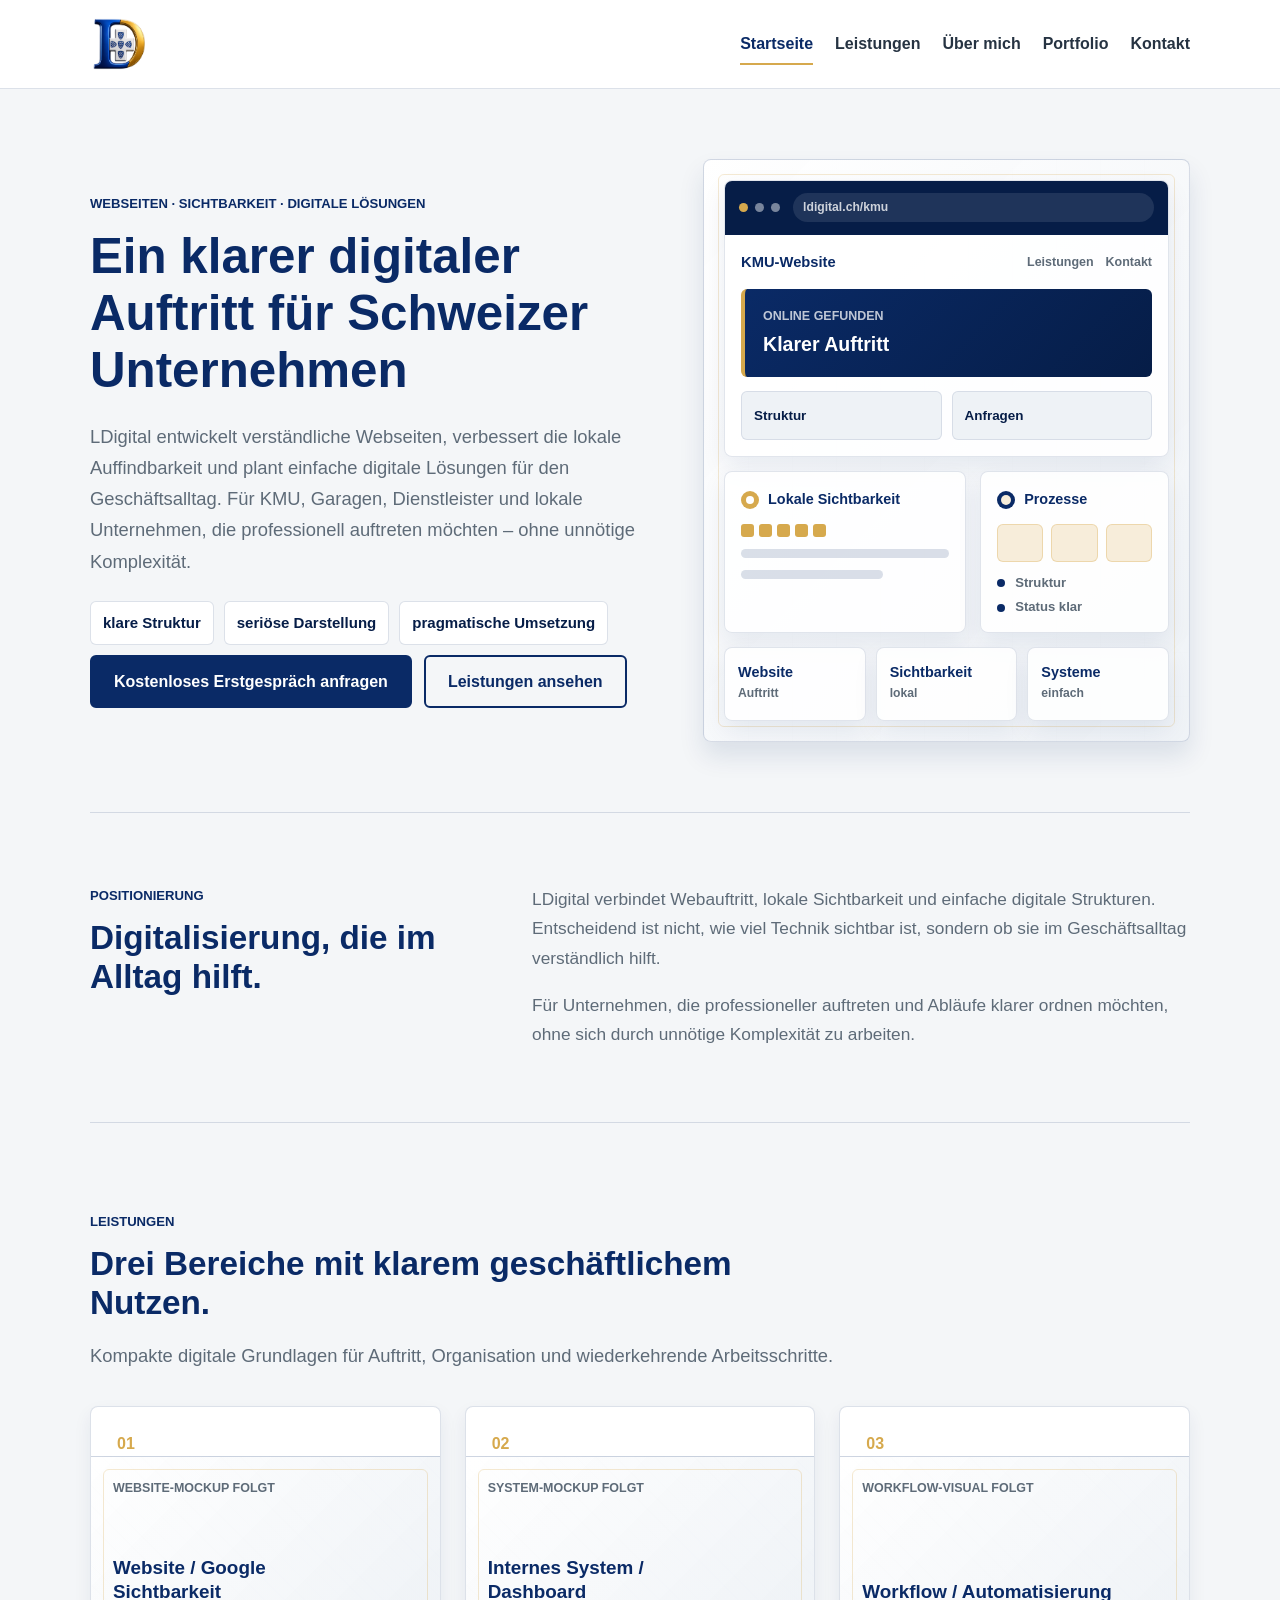
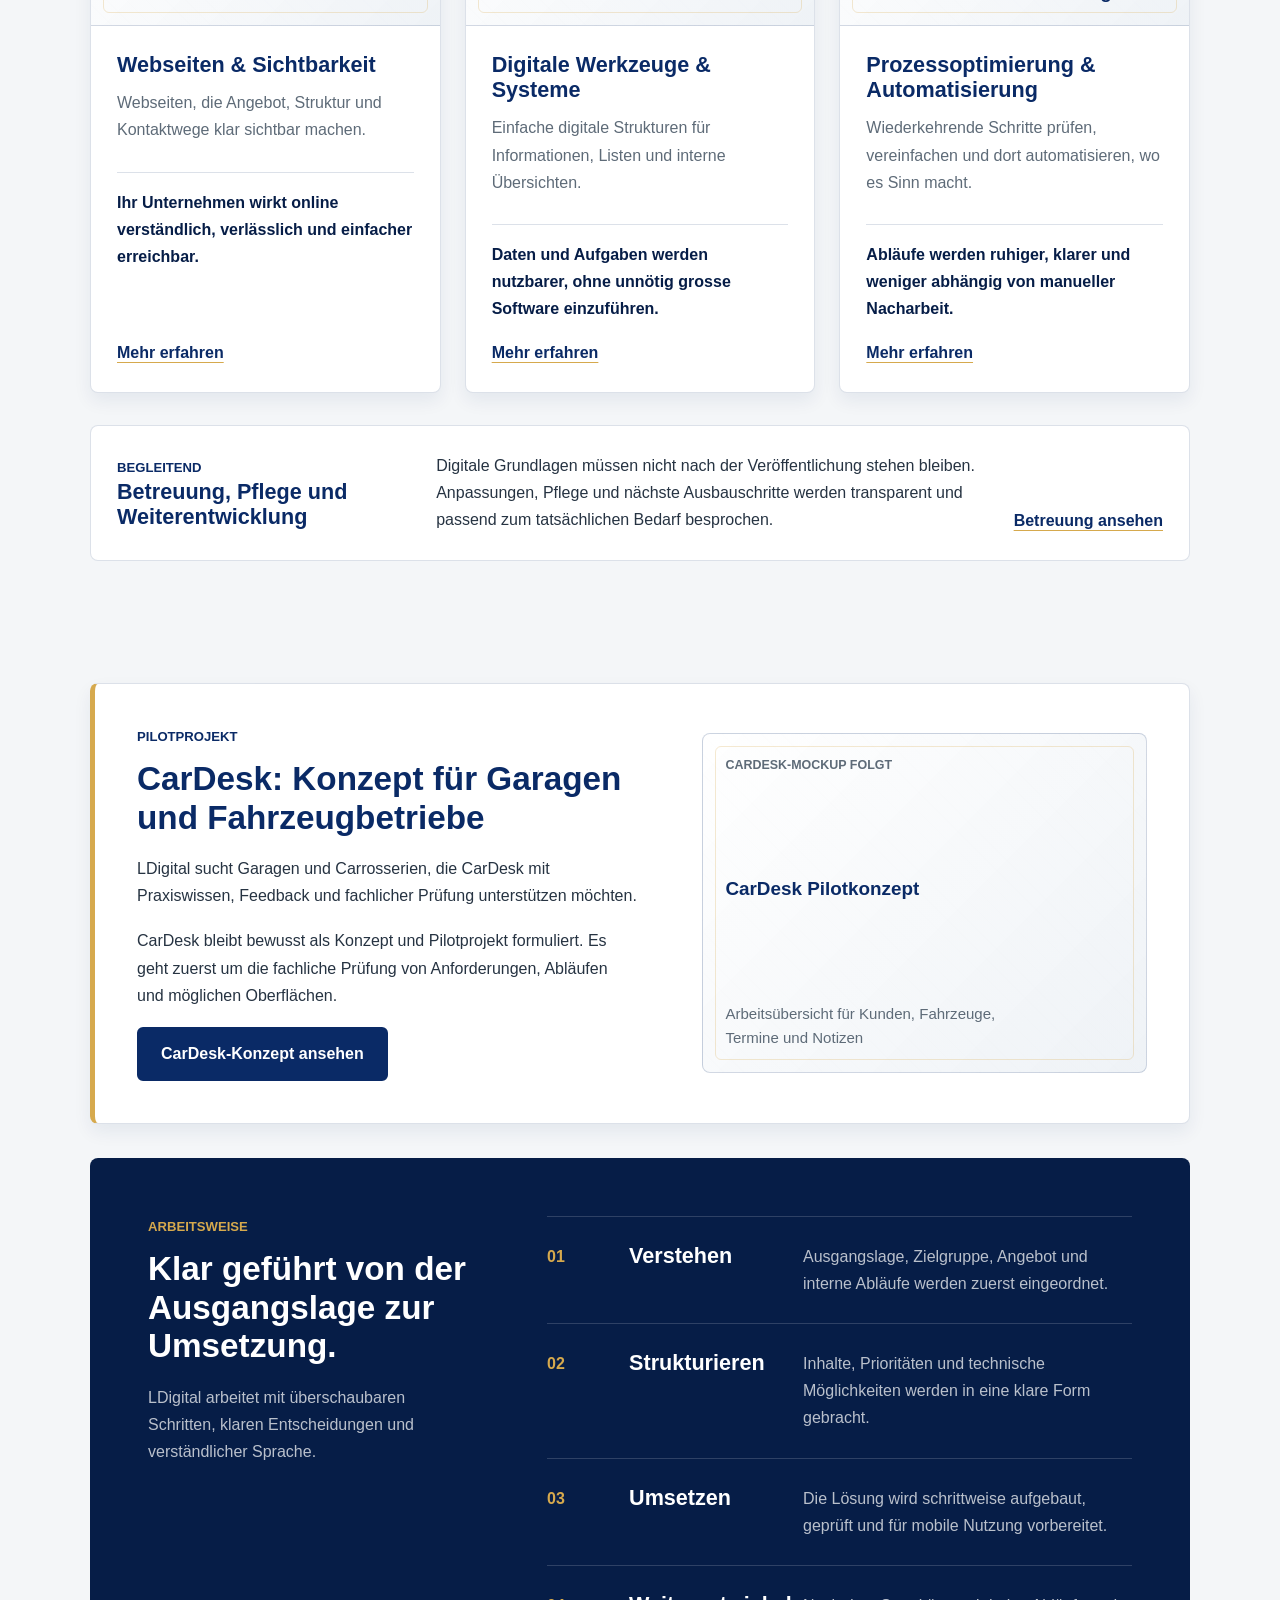
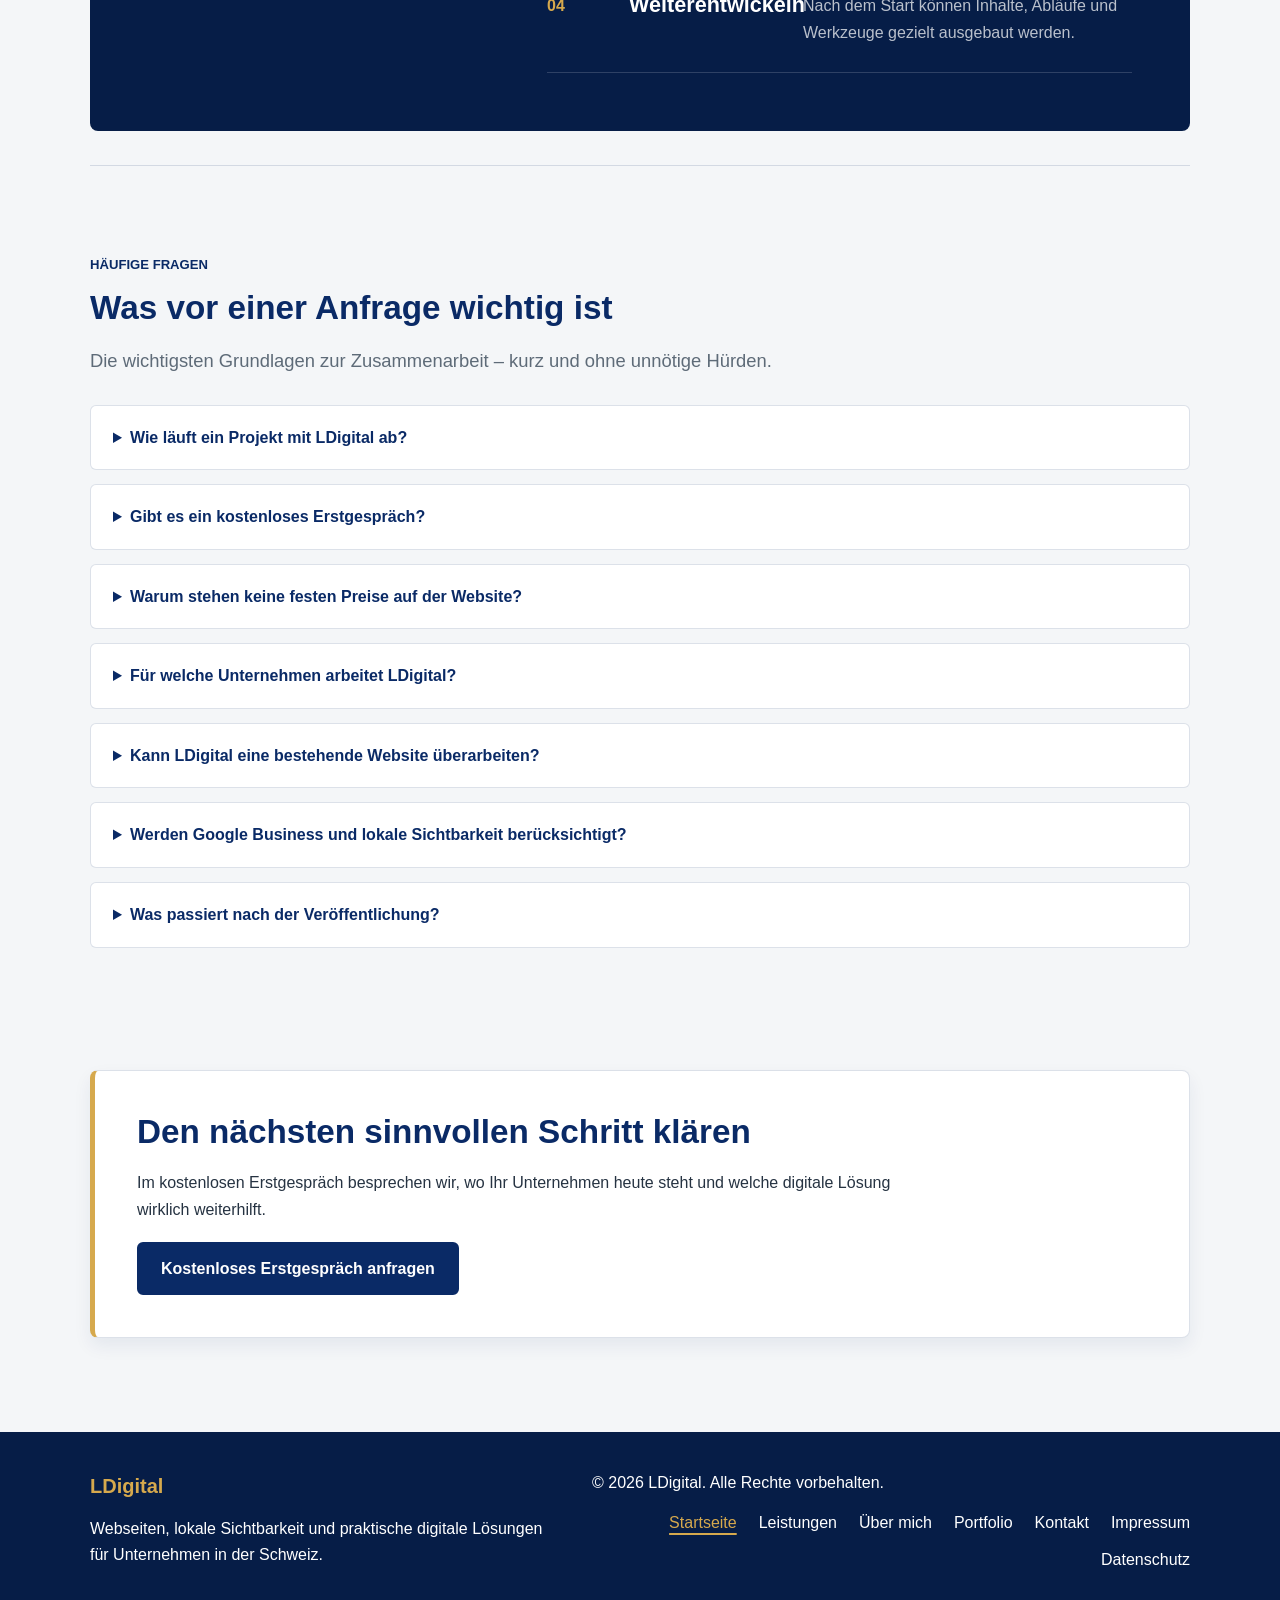
==== index.html @ 4dc549f4 "MockUp" ====
<!DOCTYPE html>
<html lang="de">

<head>
    <meta charset="UTF-8">
    <meta name="viewport" content="width=device-width, initial-scale=1.0">
    <title>Webseiten und digitale Lösungen für Schweizer KMU | LDigital</title>
    <meta name="description" content="LDigital entwickelt verständliche Webseiten, lokale Sichtbarkeit und praktische digitale Lösungen für KMU und lokale Unternehmen in der Schweiz.">
    <meta property="og:type" content="website">
    <meta property="og:locale" content="de_CH">
    <meta property="og:title" content="Webseiten und digitale Lösungen für Schweizer KMU | LDigital">
    <meta property="og:description" content="Verständliche Webseiten, lokale Sichtbarkeit und praktische digitale Lösungen für KMU und lokale Unternehmen in der Schweiz.">
    <meta property="og:url" content="https://ldigital.ch/">
    <meta property="og:image" content="https://ldigital.ch/Logo/ldigital-social-preview.png">
    <meta property="og:image:alt" content="LDigital – digitale Lösungen für Unternehmen in der Schweiz">
    <link rel="canonical" href="https://ldigital.ch/">
    <link rel="icon" type="image/png" href="Logo/favicon.png">
    <link rel="stylesheet" href="css/styles.css">
</head>

<body>
    <a class="skip-link" href="#main-content">Direkt zum Inhalt</a>

    <header>
        <div class="site-container header-inner">
            <a href="index.html" class="logo-link" aria-label="LDigital Startseite">
                <img src="Logo/ldigital-logo.png" alt="LDigital" class="logo">
            </a>

            <nav class="main-nav" aria-label="Hauptnavigation">
                <a href="index.html" aria-current="page">Startseite</a>
                <a href="leistungen.html">Leistungen</a>
                <a href="ueber-uns.html">Über mich</a>
                <a href="portfolio.html">Portfolio</a>
                <a href="kontakt.html">Kontakt</a>
            </nav>
        </div>
    </header>

    <main id="main-content" class="site-container">

        <section class="hero hero-layout">
            <div class="hero-copy">
                <p class="eyebrow">Webseiten · Sichtbarkeit · digitale Lösungen</p>
                <h1>Ein klarer digitaler Auftritt für Schweizer Unternehmen</h1>
                <p>LDigital entwickelt verständliche Webseiten, verbessert die lokale Auffindbarkeit und plant einfache digitale Lösungen für den Geschäftsalltag. Für KMU, Garagen, Dienstleister und lokale Unternehmen, die professionell auftreten möchten – ohne unnötige Komplexität.</p>
                <ul class="hero-points" aria-label="Schwerpunkte von LDigital">
                    <li>klare Struktur</li>
                    <li>seriöse Darstellung</li>
                    <li>pragmatische Umsetzung</li>
                </ul>
                <div class="button-group">
                    <a href="kontakt.html" class="button">Kostenloses Erstgespräch anfragen</a>
                    <a href="leistungen.html" class="button button-secondary">Leistungen ansehen</a>
                </div>
            </div>
            <div class="hero-mockup" role="img" aria-label="LDigital-Mockup mit KMU-Website, lokaler Sichtbarkeit, Prozesskarte und Kennzahlen">
                <div class="mockup-browser">
                    <div class="mockup-browser__bar" aria-hidden="true">
                        <span></span>
                        <span></span>
                        <span></span>
                        <small>ldigital.ch/kmu</small>
                    </div>
                    <div class="mockup-website">
                        <div class="mockup-website__nav">
                            <strong>KMU-Website</strong>
                            <span>Leistungen</span>
                            <span>Kontakt</span>
                        </div>
                        <div class="mockup-website__hero">
                            <span>Online gefunden</span>
                            <strong>Klarer Auftritt</strong>
                        </div>
                        <div class="mockup-website__cards">
                            <span>Struktur</span>
                            <span>Anfragen</span>
                        </div>
                    </div>
                </div>

                <div class="mockup-search-card">
                    <div class="mockup-card-heading">
                        <span class="mockup-pin" aria-hidden="true"></span>
                        <strong>Lokale Sichtbarkeit</strong>
                    </div>
                    <div class="mockup-rating" aria-hidden="true">
                        <span></span>
                        <span></span>
                        <span></span>
                        <span></span>
                        <span></span>
                    </div>
                    <span class="mockup-result-line"></span>
                    <span class="mockup-result-line mockup-result-line--short"></span>
                </div>

                <div class="mockup-system-card">
                    <div class="mockup-card-heading">
                        <span class="mockup-system-dot" aria-hidden="true"></span>
                        <strong>Prozesse</strong>
                    </div>
                    <div class="mockup-flow" aria-hidden="true">
                        <span></span>
                        <span></span>
                        <span></span>
                    </div>
                    <ul>
                        <li>Struktur</li>
                        <li>Status klar</li>
                    </ul>
                </div>

                <div class="mockup-stats" aria-label="Leistungsbereiche">
                    <span class="mockup-stat"><strong>Website</strong><small>Auftritt</small></span>
                    <span class="mockup-stat"><strong>Sichtbarkeit</strong><small>lokal</small></span>
                    <span class="mockup-stat"><strong>Systeme</strong><small>einfach</small></span>
                </div>
            </div>
        </section>

        <section class="positioning-section">
            <div class="positioning-grid">
                <div>
                    <p class="eyebrow">Positionierung</p>
                    <h2>Digitalisierung, die im Alltag hilft.</h2>
                </div>
                <div class="positioning-copy">
                    <p>LDigital verbindet Webauftritt, lokale Sichtbarkeit und einfache digitale Strukturen. Entscheidend ist nicht, wie viel Technik sichtbar ist, sondern ob sie im Geschäftsalltag verständlich hilft.</p>
                    <p>Für Unternehmen, die professioneller auftreten und Abläufe klarer ordnen möchten, ohne sich durch unnötige Komplexität zu arbeiten.</p>
                </div>
            </div>
        </section>

        <section id="leistungen" class="section">
            <div class="section-heading">
                <p class="eyebrow">Leistungen</p>
                <h2>Drei Bereiche mit klarem geschäftlichem Nutzen.</h2>
                <p class="section-intro">Kompakte digitale Grundlagen für Auftritt, Organisation und wiederkehrende Arbeitsschritte.</p>
            </div>

            <div class="service-cards">
                <article class="service-card">
                    <span class="service-card-number">01</span>
                    <div class="card-media image-placeholder" role="img" aria-label="Website-Mockup folgt: Website / Google Sichtbarkeit">
                        <span class="placeholder-label">Website-Mockup folgt</span>
                        <strong>Website / Google Sichtbarkeit</strong>
                    </div>
                    <div class="service-card-content">
                        <h3>Webseiten &amp; Sichtbarkeit</h3>
                        <p class="service-card-text">Webseiten, die Angebot, Struktur und Kontaktwege klar sichtbar machen.</p>
                        <p class="service-card-benefit">Ihr Unternehmen wirkt online verständlich, verlässlich und einfacher erreichbar.</p>
                        <a href="leistungen.html#webseiten" class="service-card-link">Mehr erfahren</a>
                    </div>
                </article>

                <article class="service-card">
                    <span class="service-card-number">02</span>
                    <div class="card-media image-placeholder" role="img" aria-label="System-Mockup folgt: internes System / Dashboard">
                        <span class="placeholder-label">System-Mockup folgt</span>
                        <strong>Internes System / Dashboard</strong>
                    </div>
                    <div class="service-card-content">
                        <h3>Digitale Werkzeuge &amp; Systeme</h3>
                        <p class="service-card-text">Einfache digitale Strukturen für Informationen, Listen und interne Übersichten.</p>
                        <p class="service-card-benefit">Daten und Aufgaben werden nutzbarer, ohne unnötig grosse Software einzuführen.</p>
                        <a href="leistungen.html#systeme" class="service-card-link">Mehr erfahren</a>
                    </div>
                </article>

                <article class="service-card">
                    <span class="service-card-number">03</span>
                    <div class="card-media image-placeholder" role="img" aria-label="Workflow-Visual folgt: Workflow / Automatisierung">
                        <span class="placeholder-label">Workflow-Visual folgt</span>
                        <strong>Workflow / Automatisierung</strong>
                    </div>
                    <div class="service-card-content">
                        <h3>Prozessoptimierung &amp; Automatisierung</h3>
                        <p class="service-card-text">Wiederkehrende Schritte prüfen, vereinfachen und dort automatisieren, wo es Sinn macht.</p>
                        <p class="service-card-benefit">Abläufe werden ruhiger, klarer und weniger abhängig von manueller Nacharbeit.</p>
                        <a href="leistungen.html#automatisierung" class="service-card-link">Mehr erfahren</a>
                    </div>
                </article>
            </div>

            <div class="support-strip">
                <div>
                    <p class="eyebrow">Begleitend</p>
                    <h3>Betreuung, Pflege und Weiterentwicklung</h3>
                </div>
                <p>Digitale Grundlagen müssen nicht nach der Veröffentlichung stehen bleiben. Anpassungen, Pflege und nächste Ausbauschritte werden transparent und passend zum tatsächlichen Bedarf besprochen.</p>
                <a href="leistungen.html#betreuung" class="service-card-link">Betreuung ansehen</a>
            </div>
        </section>

        <section id="cardesk" class="callout callout--split">
            <div>
                <p class="eyebrow">Pilotprojekt</p>
                <h2>CarDesk: Konzept für Garagen und Fahrzeugbetriebe</h2>
                <p>LDigital sucht Garagen und Carrosserien, die CarDesk mit Praxiswissen, Feedback und fachlicher Prüfung unterstützen möchten.</p>
                <p>CarDesk bleibt bewusst als Konzept und Pilotprojekt formuliert. Es geht zuerst um die fachliche Prüfung von Anforderungen, Abläufen und möglichen Oberflächen.</p>
                <a href="cardesk.html" class="button">CarDesk-Konzept ansehen</a>
            </div>
            <div class="image-placeholder image-placeholder--mockup" role="img" aria-label="CarDesk-Mockup folgt: CarDesk Pilotkonzept">
                <span class="placeholder-label">CarDesk-Mockup folgt</span>
                <strong>CarDesk Pilotkonzept</strong>
                <span class="placeholder-note">Arbeitsübersicht für Kunden, Fahrzeuge, Termine und Notizen</span>
            </div>
        </section>

        <section id="arbeitsweise" class="section process-section">
            <div class="process-section-grid">
                <div class="process-heading">
                    <p class="eyebrow">Arbeitsweise</p>
                    <h2>Klar geführt von der Ausgangslage zur Umsetzung.</h2>
                    <p>LDigital arbeitet mit überschaubaren Schritten, klaren Entscheidungen und verständlicher Sprache.</p>
                </div>

                <ol class="process-list">
                    <li>
                        <span>01</span>
                        <h3>Verstehen</h3>
                        <p>Ausgangslage, Zielgruppe, Angebot und interne Abläufe werden zuerst eingeordnet.</p>
                    </li>
                    <li>
                        <span>02</span>
                        <h3>Strukturieren</h3>
                        <p>Inhalte, Prioritäten und technische Möglichkeiten werden in eine klare Form gebracht.</p>
                    </li>
                    <li>
                        <span>03</span>
                        <h3>Umsetzen</h3>
                        <p>Die Lösung wird schrittweise aufgebaut, geprüft und für mobile Nutzung vorbereitet.</p>
                    </li>
                    <li>
                        <span>04</span>
                        <h3>Weiterentwickeln</h3>
                        <p>Nach dem Start können Inhalte, Abläufe und Werkzeuge gezielt ausgebaut werden.</p>
                    </li>
                </ol>
            </div>
        </section>

        <section id="faq" class="section">
            <p class="eyebrow">Häufige Fragen</p>
            <h2>Was vor einer Anfrage wichtig ist</h2>
            <p class="section-intro">Die wichtigsten Grundlagen zur Zusammenarbeit – kurz und ohne unnötige Hürden.</p>

            <div class="faq-list">
                <details class="faq-item">
                    <summary>Wie läuft ein Projekt mit LDigital ab?</summary>
                    <p>Nach dem Erstgespräch werden Ziel, Umfang und vorhandenes Material geklärt. Danach folgen eine individuelle Offerte, die Umsetzung und eine gemeinsame Prüfung.</p>
                </details>
                <details class="faq-item">
                    <summary>Gibt es ein kostenloses Erstgespräch?</summary>
                    <p>Ja. Das erste Gespräch dient dazu, das Vorhaben einzuordnen und zu prüfen, welcher nächste Schritt sinnvoll ist.</p>
                </details>
                <details class="faq-item">
                    <summary>Warum stehen keine festen Preise auf der Website?</summary>
                    <p>Umfang und Ausgangslage unterscheiden sich von Projekt zu Projekt. Deshalb wird jede Leistung individuell eingeschätzt und transparent offeriert.</p>
                </details>
                <details class="faq-item">
                    <summary>Für welche Unternehmen arbeitet LDigital?</summary>
                    <p>LDigital richtet sich besonders an KMU, Garagen, Dienstleister und lokale Unternehmen in der Schweiz, die ihren digitalen Auftritt oder ihre Abläufe pragmatisch verbessern möchten.</p>
                </details>
                <details class="faq-item">
                    <summary>Kann LDigital eine bestehende Website überarbeiten?</summary>
                    <p>Ja, sofern die technische Ausgangslage sinnvoll weiterverwendet werden kann. Im Erstgespräch wird geklärt, ob eine Überarbeitung oder ein sauberer Neuaufbau geeigneter ist.</p>
                </details>
                <details class="faq-item">
                    <summary>Werden Google Business und lokale Sichtbarkeit berücksichtigt?</summary>
                    <p>Ja. Unternehmensangaben, Website und lokale Auffindbarkeit können gemeinsam betrachtet werden. Der genaue Umfang wird passend zum Unternehmen festgelegt.</p>
                </details>
                <details class="faq-item">
                    <summary>Was passiert nach der Veröffentlichung?</summary>
                    <p>Pflege, Anpassungen und sinnvolle nächste Schritte können bei Bedarf separat vereinbart werden. Es gibt keine automatische Bindung an unnötige Zusatzleistungen.</p>
                </details>
            </div>
        </section>

        <section id="kontakt" class="cta-section">
            <h2>Den nächsten sinnvollen Schritt klären</h2>
            <p>Im kostenlosen Erstgespräch besprechen wir, wo Ihr Unternehmen heute steht und welche digitale Lösung wirklich weiterhilft.</p>
            <a href="kontakt.html" class="button">Kostenloses Erstgespräch anfragen</a>
        </section>

    </main>

    <footer>
        <div class="site-container footer-inner">
            <div>
                <p class="footer-title">LDigital</p>
                <p>Webseiten, lokale Sichtbarkeit und praktische digitale Lösungen für Unternehmen in der Schweiz.</p>
            </div>
            <div>
                <p>&copy; 2026 LDigital. Alle Rechte vorbehalten.</p>
                <nav class="footer-nav" aria-label="Fussnavigation">
                    <a href="index.html" aria-current="page">Startseite</a>
                    <a href="leistungen.html">Leistungen</a>
                    <a href="ueber-uns.html">Über mich</a>
                    <a href="portfolio.html">Portfolio</a>
                    <a href="kontakt.html">Kontakt</a>
                    <a href="impressum.html">Impressum</a>
                    <a href="datenschutz.html">Datenschutz</a>
                </nav>
            </div>
        </div>
    </footer>

</body>

</html>
---- css/styles.css ----
:root {
    --color-primary: #0a2a66;
    --color-primary-dark: #061d47;
    --color-gold: #d6a94d;
    --color-gold-light: #f7edda;
    --color-background: #f4f6f8;
    --color-surface: #ffffff;
    --color-surface-muted: #eef2f6;
    --color-text: #263342;
    --color-muted: #5e6b78;
    --color-border: rgba(10, 42, 102, 0.14);
    --shadow-sm: 0 8px 18px rgba(10, 42, 102, 0.07);
    --shadow-md: 0 14px 26px rgba(10, 42, 102, 0.11);
    --radius-sm: 6px;
    --radius-md: 8px;
    --container-width: 1100px;
    --section-space: clamp(3rem, 7vw, 5.5rem);
}

*,
*::before,
*::after {
    box-sizing: border-box;
}

html {
    scroll-behavior: smooth;
}

body {
    margin: 0;
    background-color: var(--color-background);
    color: var(--color-text);
    font-family: "Segoe UI", Arial, sans-serif;
    font-size: 1rem;
    line-height: 1.6;
}

img {
    max-width: 100%;
}

a {
    color: var(--color-primary);
}

a:hover {
    color: var(--color-primary-dark);
}

a:focus-visible,
button:focus-visible,
summary:focus-visible {
    outline: 3px solid var(--color-gold);
    outline-offset: 4px;
}

.site-container {
    width: min(100% - 40px, var(--container-width));
    margin-inline: auto;
}

.skip-link {
    position: fixed;
    z-index: 100;
    top: 12px;
    left: 12px;
    padding: 10px 16px;
    background: var(--color-gold);
    color: var(--color-primary-dark);
    font-weight: 700;
    text-decoration: none;
    transform: translateY(-160%);
}

.skip-link:focus {
    transform: translateY(0);
}

header {
    border-bottom: 1px solid var(--color-border);
    background-color: rgba(255, 255, 255, 0.98);
    color: var(--color-text);
}

.header-inner {
    display: flex;
    align-items: center;
    justify-content: space-between;
    gap: 28px;
    min-height: 88px;
    padding-block: 14px;
}

.logo-link {
    display: inline-block;
    flex: 0 0 auto;
    text-decoration: none;
}

.logo {
    display: block;
    width: auto;
    height: 58px;
}

.main-nav,
.footer-nav {
    display: flex;
    flex-wrap: wrap;
    gap: 12px 22px;
}

.main-nav a {
    position: relative;
    color: var(--color-text);
    font-weight: 700;
    text-decoration: none;
    text-underline-offset: 5px;
}

.main-nav a:hover,
.main-nav a:focus-visible,
.main-nav a[aria-current="page"] {
    color: var(--color-primary);
}

.main-nav a[aria-current="page"]::after {
    position: absolute;
    right: 0;
    bottom: -8px;
    left: 0;
    height: 2px;
    background: var(--color-gold);
    content: "";
}

.footer-nav a {
    color: white;
    text-decoration: none;
    text-underline-offset: 5px;
}

.footer-nav a:hover,
.footer-nav a:focus-visible,
.footer-nav a[aria-current="page"] {
    color: var(--color-gold);
}

.footer-nav a[aria-current="page"] {
    text-decoration: underline;
    text-decoration-thickness: 2px;
}

main {
    padding-block: 0 60px;
}

section {
    padding-block: var(--section-space);
}

section + section {
    border-top: 1px solid var(--color-border);
}

h1,
h2,
h3 {
    color: var(--color-primary);
    line-height: 1.16;
}

h1 {
    max-width: 900px;
    margin: 0 0 22px;
    font-size: 3.08rem;
    letter-spacing: 0;
}

h2 {
    margin: 0 0 18px;
    font-size: 2.08rem;
    letter-spacing: 0;
}

h3 {
    margin: 0 0 12px;
    font-size: 1.35rem;
}

p,
ul {
    margin-top: 0;
}

main p,
main li {
    line-height: 1.7;
}

main p {
    margin-bottom: 18px;
}

main ul {
    margin-bottom: 22px;
    padding-left: 24px;
}

main li {
    margin-bottom: 8px;
}

.eyebrow {
    margin-bottom: 12px;
    color: var(--color-primary);
    font-size: 0.82rem;
    font-weight: 800;
    letter-spacing: 0;
    text-transform: uppercase;
}

.section-intro,
.page-intro p,
.hero-copy > p:not(.eyebrow) {
    max-width: 760px;
    color: var(--color-muted);
    font-size: 1.15rem;
}

.hero {
    min-height: 680px;
    display: grid;
    justify-content: center;
    padding-block: 70px;
}

.hero-layout,
.page-intro--split,
.callout--split,
.cta-section--split {
    display: grid;
    grid-template-columns: minmax(0, 1.06fr) minmax(300px, 0.94fr);
    gap: clamp(28px, 6vw, 64px);
    align-items: center;
}

.hero-copy {
    max-width: 720px;
}

.hero-points {
    display: flex;
    flex-wrap: wrap;
    gap: 10px;
    margin: 24px 0 0;
    padding-left: 0;
    list-style: none;
}

.hero-points li {
    margin: 0;
    padding: 8px 12px;
    border: 1px solid var(--color-border);
    border-radius: var(--radius-sm);
    background: var(--color-surface);
    color: var(--color-primary-dark);
    font-size: 0.94rem;
    font-weight: 700;
}

.hero-mockup {
    position: relative;
    display: grid;
    grid-template-columns: minmax(0, 1fr) minmax(150px, 0.78fr);
    gap: 14px;
    align-items: stretch;
    min-height: 460px;
    overflow: hidden;
    padding: 20px;
    border: 1px solid rgba(10, 42, 102, 0.16);
    border-radius: var(--radius-md);
    background:
        linear-gradient(135deg, rgba(255, 255, 255, 0.96), rgba(238, 242, 246, 0.94)),
        repeating-linear-gradient(90deg, rgba(10, 42, 102, 0.045) 0 1px, transparent 1px 44px),
        repeating-linear-gradient(0deg, rgba(10, 42, 102, 0.035) 0 1px, transparent 1px 44px);
    box-shadow: var(--shadow-md);
    color: var(--color-text);
}

.hero-mockup::before {
    position: absolute;
    inset: 14px;
    border: 1px solid rgba(214, 169, 77, 0.24);
    border-radius: var(--radius-sm);
    content: "";
    pointer-events: none;
}

.mockup-browser,
.mockup-search-card,
.mockup-system-card,
.mockup-stat {
    position: relative;
    z-index: 1;
    border: 1px solid rgba(10, 42, 102, 0.12);
    border-radius: var(--radius-md);
    background: rgba(255, 255, 255, 0.86);
    box-shadow: 0 10px 24px rgba(10, 42, 102, 0.08);
}

.mockup-browser {
    grid-column: 1 / -1;
    overflow: hidden;
}

.mockup-browser__bar {
    display: grid;
    grid-template-columns: 9px 9px 9px minmax(0, 1fr);
    gap: 7px;
    align-items: center;
    padding: 12px 14px;
    border-bottom: 1px solid rgba(10, 42, 102, 0.1);
    background: var(--color-primary-dark);
}

.mockup-browser__bar span {
    width: 9px;
    height: 9px;
    border-radius: 999px;
    background: rgba(255, 255, 255, 0.46);
}

.mockup-browser__bar span:first-child {
    background: var(--color-gold);
}

.mockup-browser__bar small {
    min-width: 0;
    margin-left: 6px;
    padding: 5px 10px;
    overflow: hidden;
    border-radius: 999px;
    background: rgba(255, 255, 255, 0.1);
    color: rgba(255, 255, 255, 0.78);
    font-size: 0.76rem;
    font-weight: 700;
    text-overflow: ellipsis;
    white-space: nowrap;
}

.mockup-website {
    display: grid;
    gap: 14px;
    padding: 16px;
}

.mockup-website__nav {
    display: flex;
    align-items: center;
    gap: 12px;
    min-width: 0;
}

.mockup-website__nav strong {
    margin-right: auto;
    color: var(--color-primary);
    font-size: 0.92rem;
}

.mockup-website__nav span {
    color: var(--color-muted);
    font-size: 0.78rem;
    font-weight: 750;
}

.mockup-website__hero {
    min-height: 88px;
    padding: 18px;
    border-left: 4px solid var(--color-gold);
    border-radius: var(--radius-sm);
    background: linear-gradient(135deg, var(--color-primary), var(--color-primary-dark));
}

.mockup-website__hero span,
.mockup-website__hero strong {
    display: block;
}

.mockup-website__hero span {
    margin-bottom: 6px;
    color: rgba(255, 255, 255, 0.74);
    font-size: 0.78rem;
    font-weight: 800;
    text-transform: uppercase;
}

.mockup-website__hero strong {
    color: white;
    font-size: 1.22rem;
    line-height: 1.16;
}

.mockup-website__cards {
    display: grid;
    grid-template-columns: repeat(2, minmax(0, 1fr));
    gap: 10px;
}

.mockup-website__cards span {
    min-height: 48px;
    padding: 13px 12px;
    border: 1px solid rgba(10, 42, 102, 0.1);
    border-radius: var(--radius-sm);
    background: var(--color-surface-muted);
    color: var(--color-primary-dark);
    font-size: 0.84rem;
    font-weight: 800;
}

.mockup-search-card,
.mockup-system-card {
    display: grid;
    align-content: start;
    gap: 12px;
    min-height: 150px;
    padding: 16px;
}

.mockup-card-heading {
    display: flex;
    align-items: center;
    gap: 9px;
    min-width: 0;
    color: var(--color-primary);
    font-size: 0.9rem;
}

.mockup-card-heading strong {
    min-width: 0;
    overflow-wrap: anywhere;
}

.mockup-pin,
.mockup-system-dot {
    position: relative;
    display: inline-flex;
    flex: 0 0 auto;
    width: 18px;
    height: 18px;
    border-radius: 999px;
    background: var(--color-gold);
}

.mockup-pin::after {
    position: absolute;
    top: 5px;
    left: 5px;
    width: 8px;
    height: 8px;
    border-radius: 999px;
    background: white;
    content: "";
}

.mockup-system-dot {
    background: var(--color-primary);
}

.mockup-system-dot::after {
    position: absolute;
    top: 4px;
    left: 4px;
    width: 10px;
    height: 10px;
    border-radius: 999px;
    background: var(--color-gold-light);
    content: "";
}

.mockup-rating {
    display: flex;
    gap: 5px;
}

.mockup-rating span {
    width: 13px;
    height: 13px;
    border-radius: 3px;
    background: var(--color-gold);
}

.mockup-result-line {
    display: block;
    height: 9px;
    border-radius: 999px;
    background: rgba(10, 42, 102, 0.15);
}

.mockup-result-line--short {
    width: 68%;
}

.mockup-flow {
    display: grid;
    grid-template-columns: repeat(3, minmax(0, 1fr));
    gap: 8px;
    align-items: center;
}

.mockup-flow span {
    min-height: 38px;
    border: 1px solid rgba(214, 169, 77, 0.32);
    border-radius: var(--radius-sm);
    background: var(--color-gold-light);
}

.mockup-system-card ul {
    display: grid;
    gap: 7px;
    margin: 0;
    padding: 0;
    list-style: none;
}

.mockup-system-card li {
    position: relative;
    margin: 0;
    padding-left: 18px;
    color: var(--color-muted);
    font-size: 0.82rem;
    font-weight: 750;
    line-height: 1.35;
}

.mockup-system-card li::before {
    position: absolute;
    top: 0.45em;
    left: 0;
    width: 8px;
    height: 8px;
    border-radius: 999px;
    background: var(--color-primary);
    content: "";
}

.mockup-stats {
    position: relative;
    z-index: 1;
    display: grid;
    grid-column: 1 / -1;
    grid-template-columns: repeat(3, minmax(0, 1fr));
    gap: 10px;
}

.mockup-stat {
    display: grid;
    gap: 3px;
    min-width: 0;
    min-height: 74px;
    align-content: center;
    padding: 13px;
}

.mockup-stat strong,
.mockup-stat small {
    display: block;
    min-width: 0;
    overflow-wrap: anywhere;
}

.mockup-stat strong {
    color: var(--color-primary);
    font-size: 0.9rem;
    line-height: 1.2;
}

.mockup-stat small {
    color: var(--color-muted);
    font-size: 0.76rem;
    font-weight: 750;
}

.positioning-section {
    padding-block: clamp(42px, 6vw, 72px);
}

.positioning-grid {
    display: grid;
    grid-template-columns: minmax(220px, 0.72fr) minmax(0, 1.28fr);
    gap: clamp(30px, 6vw, 72px);
    align-items: start;
}

.positioning-copy {
    max-width: 760px;
}

.positioning-copy p {
    color: var(--color-muted);
    font-size: 1.08rem;
}

.positioning-copy p:last-child {
    margin-bottom: 0;
}

.section-heading {
    max-width: 760px;
    margin-bottom: 34px;
}

.button-group {
    display: flex;
    flex-wrap: wrap;
    gap: 12px;
    margin-top: 10px;
}

.button {
    display: inline-flex;
    align-items: center;
    justify-content: center;
    width: fit-content;
    max-width: 100%;
    min-height: 48px;
    padding: 12px 22px;
    border: 2px solid var(--color-primary);
    border-radius: var(--radius-sm);
    background-color: var(--color-primary);
    color: white;
    font-weight: 700;
    text-align: center;
    text-decoration: none;
    transition: background-color 0.2s ease, border-color 0.2s ease, color 0.2s ease, transform 0.2s ease;
}

.button:hover {
    border-color: var(--color-gold);
    background-color: var(--color-gold);
    color: var(--color-primary-dark);
    transform: translateY(-2px);
}

.button-secondary {
    background: transparent;
    color: var(--color-primary);
}

.service-cards,
.contact-grid,
.project-grid {
    display: grid;
    grid-template-columns: repeat(2, minmax(0, 1fr));
    gap: 24px;
    margin-top: 30px;
}

.service-cards {
    grid-template-columns: repeat(3, minmax(0, 1fr));
}

.service-card,
.content-card,
.project-card {
    overflow: hidden;
    border: 1px solid var(--color-border);
    border-radius: var(--radius-md);
    background: var(--color-surface);
    box-shadow: var(--shadow-sm);
}

.service-card {
    display: flex;
    min-height: 430px;
    flex-direction: column;
    transition: transform 0.2s ease, box-shadow 0.2s ease;
}

.service-card:hover,
.service-card:focus-within {
    box-shadow: var(--shadow-md);
    transform: translateY(-3px);
}

.image-placeholder {
    position: relative;
    display: flex;
    min-height: 220px;
    flex-direction: column;
    justify-content: space-between;
    gap: 16px;
    overflow: hidden;
    padding: 22px;
    border: 1px solid rgba(10, 42, 102, 0.18);
    border-radius: var(--radius-md);
    background:
        linear-gradient(135deg, rgba(255, 255, 255, 0.92), rgba(238, 242, 246, 0.96)),
        repeating-linear-gradient(45deg, rgba(10, 42, 102, 0.06) 0 1px, transparent 1px 14px);
    color: var(--color-text);
}

.image-placeholder::before {
    position: absolute;
    inset: 12px;
    border: 1px solid rgba(214, 169, 77, 0.26);
    border-radius: var(--radius-sm);
    content: "";
    pointer-events: none;
}

.image-placeholder--wide {
    min-height: 180px;
}

.image-placeholder--mockup {
    min-height: 340px;
}

.placeholder-label,
.placeholder-note,
.image-placeholder strong {
    position: relative;
    z-index: 1;
}

.placeholder-label {
    color: var(--color-muted);
    font-size: 0.78rem;
    font-weight: 800;
    letter-spacing: 0;
    text-transform: uppercase;
}

.image-placeholder strong {
    max-width: 24ch;
    color: var(--color-primary);
    font-size: 1.18rem;
    line-height: 1.25;
}

.placeholder-note {
    max-width: 34ch;
    color: var(--color-muted);
    font-size: 0.94rem;
}

.card-media {
    min-height: 170px;
    border-width: 1px 0;
    border-radius: 0;
    box-shadow: none;
}

.service-card-number {
    display: block;
    padding: 24px 26px 0;
    color: var(--color-gold);
    font-weight: 800;
}

.placeholder-dashboard {
    position: relative;
    z-index: 1;
    display: grid;
    grid-template-columns: repeat(3, minmax(0, 1fr));
    gap: 10px;
    margin-top: auto;
}

.placeholder-window,
.placeholder-line,
.placeholder-tile {
    display: block;
    border: 1px solid rgba(10, 42, 102, 0.12);
    background: rgba(255, 255, 255, 0.78);
}

.placeholder-window {
    grid-column: 1 / -1;
    height: 46px;
    border-radius: var(--radius-sm);
}

.placeholder-line {
    grid-column: span 2;
    height: 10px;
    border-radius: 999px;
}

.placeholder-line--wide {
    grid-column: 1 / -1;
}

.placeholder-tile {
    min-height: 58px;
    border-radius: var(--radius-sm);
}

.placeholder-tile--gold {
    border-color: rgba(214, 169, 77, 0.32);
    background: rgba(247, 237, 218, 0.9);
}

.service-card-content,
.content-card {
    padding: 26px;
}

.service-card-content {
    display: flex;
    flex: 1;
    flex-direction: column;
}

.service-card-text {
    color: var(--color-muted);
}

.service-card-benefit {
    margin-top: 10px;
    padding-top: 16px;
    border-top: 1px solid var(--color-border);
    color: var(--color-primary-dark);
    font-weight: 700;
}

.service-card-link {
    margin-top: auto;
    color: var(--color-primary);
    font-weight: 700;
    text-decoration-color: var(--color-gold);
    text-underline-offset: 4px;
}

.service-detail-card {
    max-width: 1000px;
    min-height: 0;
    margin-inline: auto;
}

.service-detail-card .service-card-content {
    padding: 30px;
}

.service-detail-card ul {
    margin-bottom: 0;
}

.service-detail-card--split {
    display: grid;
    grid-template-columns: minmax(0, 0.9fr) minmax(0, 1.1fr);
    align-items: stretch;
}

.service-detail-card--split .card-media {
    height: 100%;
    aspect-ratio: auto;
}

.service-detail-card--reverse .card-media {
    grid-column: 2;
}

.service-detail-card--reverse .service-card-content {
    grid-column: 1;
    grid-row: 1;
}

.support-strip {
    display: grid;
    grid-template-columns: minmax(190px, 0.8fr) minmax(0, 1.5fr) auto;
    gap: 24px;
    align-items: center;
    margin-top: 32px;
    padding: 26px;
    border: 1px solid var(--color-border);
    border-radius: var(--radius-md);
    background: var(--color-surface);
}

.support-strip h3,
.support-strip p {
    margin-bottom: 0;
}

.support-services > h2 {
    max-width: 760px;
}

.support-grid {
    display: grid;
    grid-template-columns: repeat(2, minmax(0, 1fr));
    gap: 24px;
    margin-top: 30px;
}

.support-grid .content-card {
    scroll-margin-top: 24px;
}

.callout,
.cta-section,
.brand-story {
    margin-block: 34px;
    padding: clamp(26px, 5vw, 42px);
    border: 1px solid var(--color-border);
    border-left: 5px solid var(--color-gold);
    border-radius: var(--radius-md);
    background: var(--color-surface);
    box-shadow: var(--shadow-sm);
}

.callout p,
.cta-section p,
.brand-story p {
    max-width: 780px;
}

.about-intro {
    border-left: 4px solid var(--color-gold);
    padding-left: clamp(18px, 4vw, 32px);
}

.about-founder,
.content-grid {
    display: grid;
    grid-template-columns: minmax(200px, 0.7fr) minmax(0, 1.6fr);
    gap: clamp(28px, 6vw, 64px);
    align-items: start;
}

.about-founder-content,
.about-principles > p {
    max-width: 820px;
}

.about-founder-label {
    margin: 0 0 6px;
    color: var(--color-muted);
    font-weight: 700;
}

.about-founder-visual {
    min-height: 250px;
    margin-top: 24px;
}

.about-values {
    display: grid;
    grid-template-columns: repeat(3, minmax(0, 1fr));
    grid-template-rows: repeat(3, auto);
    gap: 20px 28px;
    margin-top: 28px;
    padding-left: 0;
    list-style: none;
}

.about-values li {
    margin-bottom: 0;
    padding: 18px 0;
    border-top: 1px solid var(--color-border);
    text-align: center;
}

.about-value--clarity {
    grid-column: 2;
    grid-row: 1;
}

.about-value--efficiency {
    grid-column: 1;
    grid-row: 2;
}

.about-value--trust {
    grid-column: 2;
    grid-row: 2;
    border-top-color: var(--color-gold);
}

.about-value--structure {
    grid-column: 3;
    grid-row: 2;
}

.about-value--evolution {
    grid-column: 2;
    grid-row: 3;
}

.about-value-content strong,
.about-value-content span {
    display: block;
}

.about-value-content strong {
    margin-bottom: 4px;
    color: var(--color-primary);
}

.faq-list {
    display: grid;
    gap: 14px;
    margin-top: 28px;
}

.faq-item {
    border: 1px solid var(--color-border);
    border-radius: var(--radius-sm);
    background: var(--color-surface);
}

.faq-item summary {
    padding: 19px 22px;
    color: var(--color-primary);
    font-weight: 750;
    cursor: pointer;
}

.faq-item[open] summary {
    border-bottom: 1px solid var(--color-border);
}

.faq-item p {
    max-width: 800px;
    margin: 0;
    padding: 20px 22px;
}

.process-section {
    margin-block: 34px;
    padding: clamp(34px, 6vw, 58px);
    border: 0;
    border-radius: var(--radius-md);
    background: var(--color-primary-dark);
    color: white;
}

.process-section h2,
.process-section h3 {
    color: white;
}

.process-section .eyebrow,
.process-list span {
    color: var(--color-gold);
}

.process-section-grid {
    display: grid;
    grid-template-columns: minmax(220px, 0.72fr) minmax(0, 1.28fr);
    gap: clamp(30px, 6vw, 70px);
    align-items: start;
}

.process-heading p,
.process-list p {
    color: rgba(255, 255, 255, 0.72);
}

.process-list {
    display: grid;
    margin: 0;
    padding: 0;
    border-top: 1px solid rgba(255, 255, 255, 0.16);
    list-style: none;
}

.process-list li {
    display: grid;
    grid-template-columns: 58px minmax(150px, 0.45fr) minmax(0, 1fr);
    gap: 24px;
    margin: 0;
    padding: 26px 0;
    border-bottom: 1px solid rgba(255, 255, 255, 0.16);
}

.process-list span {
    font-weight: 800;
}

.process-list h3,
.process-list p {
    margin-bottom: 0;
}

.trust-list {
    display: flex;
    flex-wrap: wrap;
    gap: 10px;
    margin-top: 26px;
    padding-left: 0;
    list-style: none;
}

.trust-list li {
    margin: 0;
    padding: 8px 13px;
    border: 1px solid var(--color-border);
    border-radius: 999px;
    background: var(--color-gold-light);
    color: var(--color-primary-dark);
    font-size: 0.92rem;
    font-weight: 700;
}

.project-card {
    padding: clamp(26px, 5vw, 42px);
}

.project-card-header {
    display: flex;
    align-items: flex-start;
    justify-content: space-between;
    gap: 24px;
}

.project-grid article {
    padding-top: 20px;
    border-top: 2px solid var(--color-gold);
}

.status-badge {
    display: inline-flex;
    flex: 0 0 auto;
    padding: 7px 12px;
    border-radius: 999px;
    background: var(--color-gold-light);
    color: var(--color-primary-dark);
    font-size: 0.9rem;
    font-weight: 800;
}

.project-services {
    margin-top: 30px;
    padding-top: 26px;
    border-top: 1px solid var(--color-border);
}

.tag-list {
    display: flex;
    flex-wrap: wrap;
    gap: 10px;
    padding-left: 0;
    list-style: none;
}

.tag-list li {
    margin: 0;
    padding: 7px 12px;
    border: 1px solid var(--color-border);
    border-radius: 999px;
    background: var(--color-background);
    color: var(--color-primary);
    font-size: 0.92rem;
    font-weight: 700;
}

.cardesk-page {
    --cardesk-bg: #080a0d;
    --cardesk-bg-soft: #0f1318;
    --cardesk-panel: #14191f;
    --cardesk-panel-strong: #1a2027;
    --cardesk-red: #d62f3b;
    --cardesk-red-dark: #991f2a;
    --cardesk-text: #f5f7fa;
    --cardesk-muted: #aab3bd;
    --cardesk-soft: #d8dde3;
    --cardesk-line: rgba(255, 255, 255, 0.13);
    --cardesk-line-strong: rgba(214, 47, 59, 0.34);
    --cardesk-shadow: 0 22px 52px rgba(0, 0, 0, 0.34);
    overflow-x: hidden;
    padding-block: 0;
    background:
        linear-gradient(120deg, rgba(214, 47, 59, 0.12), transparent 32%),
        repeating-linear-gradient(90deg, rgba(255, 255, 255, 0.035) 0 1px, transparent 1px 92px),
        linear-gradient(180deg, #11161c 0%, var(--cardesk-bg) 42%, #0b0e12 100%);
    color: var(--cardesk-text);
}

.cardesk-page section + section {
    border-top: 0;
}

.cardesk-page h1,
.cardesk-page h2,
.cardesk-page h3 {
    color: var(--cardesk-text);
    letter-spacing: 0;
    overflow-wrap: anywhere;
}

.cardesk-page p {
    color: var(--cardesk-muted);
}

.cardesk-page a:focus-visible {
    outline-color: var(--cardesk-red);
}

.cardesk-container {
    width: min(100% - 40px, var(--container-width));
    margin-inline: auto;
}

.cardesk-hero {
    position: relative;
    overflow: hidden;
    padding-block: 76px 82px;
}

.cardesk-hero::after {
    position: absolute;
    right: 0;
    bottom: 0;
    left: 0;
    height: 1px;
    background: linear-gradient(90deg, transparent, rgba(214, 47, 59, 0.5), transparent);
    content: "";
}

.cardesk-hero__grid {
    position: relative;
    z-index: 1;
    display: grid;
    grid-template-columns: minmax(0, 0.95fr) minmax(320px, 1.05fr);
    gap: clamp(34px, 6vw, 72px);
    align-items: center;
}

.cardesk-hero__copy {
    max-width: 760px;
}

.cardesk-wordmark {
    display: inline-flex;
    align-items: center;
    margin-bottom: 20px;
    padding: 9px 13px;
    border: 1px solid rgba(255, 255, 255, 0.15);
    border-radius: var(--radius-sm);
    background: rgba(255, 255, 255, 0.04);
    box-shadow: inset 0 0 0 1px rgba(214, 47, 59, 0.13);
    font-size: 1.12rem;
    font-weight: 900;
    line-height: 1;
}

.cardesk-wordmark__car {
    color: var(--cardesk-red);
}

.cardesk-wordmark__desk {
    color: var(--cardesk-text);
}

.cardesk-badge,
.cardesk-kicker {
    display: inline-flex;
    width: fit-content;
    margin: 0 0 15px;
    color: var(--cardesk-red);
    font-size: 0.78rem;
    font-weight: 900;
    letter-spacing: 0;
    text-transform: uppercase;
}

.cardesk-badge {
    padding: 7px 11px;
    border: 1px solid rgba(214, 47, 59, 0.42);
    border-radius: 999px;
    background: rgba(214, 47, 59, 0.12);
    color: #ffb8be;
}

.cardesk-hero h1 {
    max-width: 780px;
    margin-bottom: 22px;
    font-size: 3.15rem;
}

.cardesk-lead {
    max-width: 680px;
    color: var(--cardesk-soft);
    font-size: 1.2rem;
}

.cardesk-note {
    max-width: 620px;
    margin-top: 20px;
    margin-bottom: 0;
    font-size: 0.96rem;
}

.cardesk-actions {
    display: flex;
    flex-wrap: wrap;
    gap: 12px;
    margin-top: 28px;
}

.cardesk-button {
    display: inline-flex;
    align-items: center;
    justify-content: center;
    min-height: 48px;
    padding: 12px 20px;
    border: 1px solid transparent;
    border-radius: var(--radius-sm);
    font-weight: 850;
    text-align: center;
    text-decoration: none;
    transition: border-color 0.2s ease, background-color 0.2s ease, color 0.2s ease, transform 0.2s ease;
}

.cardesk-button:hover {
    transform: translateY(-2px);
}

.cardesk-button--primary {
    border-color: var(--cardesk-red);
    background: linear-gradient(180deg, #e33a46, var(--cardesk-red-dark));
    color: white;
    box-shadow: 0 12px 28px rgba(214, 47, 59, 0.25);
}

.cardesk-button--primary:hover,
.cardesk-button--primary:focus-visible {
    color: white;
}

.cardesk-button--secondary {
    border-color: rgba(255, 255, 255, 0.2);
    background: rgba(255, 255, 255, 0.04);
    color: var(--cardesk-text);
}

.cardesk-button--secondary:hover,
.cardesk-button--secondary:focus-visible {
    border-color: rgba(214, 47, 59, 0.7);
    color: white;
}

.cardesk-visual {
    position: relative;
    min-height: 460px;
    padding: 22px;
    border: 1px solid var(--cardesk-line);
    border-radius: var(--radius-md);
    background:
        linear-gradient(135deg, rgba(214, 47, 59, 0.14), transparent 38%),
        linear-gradient(180deg, rgba(255, 255, 255, 0.08), rgba(255, 255, 255, 0.03)),
        var(--cardesk-panel);
    box-shadow: var(--cardesk-shadow);
}

.cardesk-visual::before {
    position: absolute;
    inset: 14px;
    border: 1px solid rgba(255, 255, 255, 0.07);
    border-radius: var(--radius-sm);
    content: "";
    pointer-events: none;
}

.cardesk-visual__topbar,
.cardesk-visual__header,
.cardesk-visual__timeline,
.cardesk-visual__metrics {
    position: relative;
    z-index: 1;
}

.cardesk-visual__topbar {
    display: flex;
    gap: 7px;
    margin-bottom: 24px;
}

.cardesk-visual__topbar span {
    width: 9px;
    height: 9px;
    border-radius: 999px;
    background: rgba(255, 255, 255, 0.22);
}

.cardesk-visual__topbar span:first-child {
    background: var(--cardesk-red);
}

.cardesk-visual__header {
    display: flex;
    align-items: flex-start;
    justify-content: space-between;
    gap: 18px;
    margin-bottom: 24px;
    padding: 20px;
    border: 1px solid rgba(255, 255, 255, 0.1);
    border-left: 3px solid var(--cardesk-red);
    border-radius: var(--radius-sm);
    background: rgba(0, 0, 0, 0.22);
}

.cardesk-visual__header span {
    color: var(--cardesk-muted);
    font-size: 0.9rem;
    font-weight: 800;
    text-transform: uppercase;
}

.cardesk-visual__header strong {
    color: var(--cardesk-text);
    font-size: 1.18rem;
    text-align: right;
}

.cardesk-visual__timeline {
    display: grid;
    gap: 12px;
}

.cardesk-visual__timeline div {
    display: grid;
    grid-template-columns: 62px minmax(0, 1fr) auto;
    gap: 14px;
    align-items: center;
    padding: 14px 16px;
    border: 1px solid rgba(255, 255, 255, 0.08);
    border-radius: var(--radius-sm);
    background: rgba(255, 255, 255, 0.045);
}

.cardesk-visual__timeline span {
    color: #ffb8be;
    font-size: 0.9rem;
    font-weight: 850;
}

.cardesk-visual__timeline strong {
    min-width: 0;
    color: var(--cardesk-text);
}

.cardesk-visual__timeline small {
    padding: 5px 8px;
    border: 1px solid rgba(214, 47, 59, 0.38);
    border-radius: 999px;
    color: var(--cardesk-soft);
    font-size: 0.78rem;
    font-weight: 800;
    white-space: nowrap;
}

.cardesk-visual__metrics {
    display: grid;
    grid-template-columns: repeat(3, minmax(0, 1fr));
    gap: 12px;
    margin-top: 18px;
}

.cardesk-visual__metrics span {
    display: grid;
    gap: 4px;
    min-height: 82px;
    align-content: center;
    padding: 14px;
    border: 1px solid rgba(255, 255, 255, 0.09);
    border-radius: var(--radius-sm);
    background: rgba(0, 0, 0, 0.2);
    color: var(--cardesk-muted);
    font-size: 0.88rem;
}

.cardesk-visual__metrics strong {
    color: var(--cardesk-text);
    font-size: 1.55rem;
    line-height: 1;
}

.cardesk-section {
    padding-block: 72px;
}

.cardesk-section-heading {
    max-width: 820px;
    margin-bottom: 34px;
}

.cardesk-section h2 {
    max-width: 760px;
    margin-bottom: 16px;
    font-size: 2.12rem;
}

.cardesk-section-heading p:not(.cardesk-kicker),
.cardesk-solution-grid p,
.cardesk-pilot__panel p,
.cardesk-cta p {
    max-width: 780px;
    color: var(--cardesk-muted);
    font-size: 1.07rem;
}

.cardesk-section--problem {
    background: linear-gradient(180deg, rgba(255, 255, 255, 0.025), rgba(255, 255, 255, 0.01));
}

.cardesk-problem-grid,
.cardesk-feature-grid {
    display: grid;
    grid-template-columns: repeat(3, minmax(0, 1fr));
    gap: 18px;
}

.cardesk-card {
    min-width: 0;
    padding: 24px;
    border: 1px solid var(--cardesk-line);
    border-radius: var(--radius-md);
    background: linear-gradient(180deg, rgba(255, 255, 255, 0.06), rgba(255, 255, 255, 0.025));
    box-shadow: 0 12px 28px rgba(0, 0, 0, 0.18);
}

.cardesk-card__number {
    display: inline-flex;
    margin-bottom: 18px;
    color: var(--cardesk-red);
    font-size: 0.84rem;
    font-weight: 900;
}

.cardesk-card h3 {
    margin-bottom: 10px;
    font-size: 1.18rem;
}

.cardesk-card p {
    margin-bottom: 0;
    color: var(--cardesk-muted);
    font-size: 0.98rem;
}

.cardesk-card--feature {
    border-top: 2px solid var(--cardesk-line-strong);
}

.cardesk-solution-grid,
.cardesk-pilot__grid {
    display: grid;
    grid-template-columns: minmax(240px, 0.78fr) minmax(0, 1.22fr);
    gap: clamp(30px, 6vw, 68px);
    align-items: start;
}

.cardesk-solution-panel,
.cardesk-pilot__panel {
    padding: clamp(26px, 4vw, 36px);
    border: 1px solid var(--cardesk-line);
    border-radius: var(--radius-md);
    background:
        linear-gradient(145deg, rgba(214, 47, 59, 0.12), transparent 42%),
        var(--cardesk-panel-strong);
    box-shadow: var(--cardesk-shadow);
}

.cardesk-checklist {
    display: grid;
    gap: 14px;
    margin: 0;
    padding: 0;
    list-style: none;
}

.cardesk-checklist li {
    position: relative;
    margin: 0;
    padding: 0 0 0 30px;
    color: var(--cardesk-soft);
    line-height: 1.55;
}

.cardesk-checklist li::before {
    position: absolute;
    top: 0.42em;
    left: 0;
    width: 13px;
    height: 13px;
    border: 3px solid var(--cardesk-red);
    border-radius: 999px;
    content: "";
}

.cardesk-pilot {
    background:
        linear-gradient(90deg, rgba(214, 47, 59, 0.1), transparent 35%),
        rgba(0, 0, 0, 0.18);
}

.cardesk-pilot__panel {
    border-left: 4px solid var(--cardesk-red);
}

.cardesk-pilot__panel p:last-child {
    margin-bottom: 0;
}

.cardesk-cta {
    padding-block: 62px 82px;
}

.cardesk-cta__inner {
    padding: clamp(28px, 5vw, 46px);
    border: 1px solid var(--cardesk-line-strong);
    border-radius: var(--radius-md);
    background:
        linear-gradient(135deg, rgba(214, 47, 59, 0.16), transparent 38%),
        linear-gradient(180deg, rgba(255, 255, 255, 0.075), rgba(255, 255, 255, 0.035)),
        var(--cardesk-panel);
    box-shadow: var(--cardesk-shadow);
}

.cardesk-cta__inner p:not(.cardesk-kicker) {
    margin-bottom: 24px;
}

.legal-content {
    max-width: 850px;
}

.legal-content h2 {
    margin-top: 46px;
    font-size: 1.75rem;
}

footer {
    padding-block: 38px;
    background-color: var(--color-primary-dark);
    color: white;
}

.footer-inner {
    display: grid;
    grid-template-columns: minmax(0, 1fr) minmax(0, 1.3fr);
    gap: 42px;
}

footer p {
    margin: 0 0 14px;
}

.footer-title {
    color: var(--color-gold);
    font-size: 1.25rem;
    font-weight: 800;
}

.footer-nav {
    justify-content: flex-end;
}

@media (max-width: 900px) {
    .hero-layout,
    .page-intro--split,
    .callout--split,
    .cta-section--split,
    .positioning-grid,
    .process-section-grid {
        grid-template-columns: 1fr;
    }

    .service-cards {
        grid-template-columns: repeat(2, minmax(0, 1fr));
    }

    .service-card {
        min-height: auto;
    }

    .support-strip {
        grid-template-columns: 1fr;
        align-items: start;
    }

    .cardesk-hero__grid,
    .cardesk-solution-grid,
    .cardesk-pilot__grid {
        grid-template-columns: 1fr;
    }

    .cardesk-problem-grid,
    .cardesk-feature-grid {
        grid-template-columns: repeat(2, minmax(0, 1fr));
    }
}

@media (max-width: 768px) {
    .site-container {
        width: min(100% - 32px, var(--container-width));
    }

    .header-inner {
        align-items: flex-start;
        flex-direction: column;
        gap: 16px;
    }

    .main-nav {
        width: 100%;
        gap: 10px 18px;
    }

    .logo {
        height: 50px;
    }

    main {
        padding-top: 12px;
    }

    h1,
    h2 {
        overflow-wrap: anywhere;
        hyphens: auto;
    }

    h1 {
        font-size: 2.55rem;
    }

    h2 {
        font-size: 1.9rem;
    }

    .hero {
        min-height: auto;
        padding-block: 48px;
    }

    .hero-mockup {
        min-height: auto;
    }

    .service-cards,
    .contact-grid,
    .project-grid,
    .support-grid,
    .about-founder,
    .content-grid,
    .footer-inner {
        grid-template-columns: 1fr;
    }

    .service-detail-card--split {
        display: flex;
        flex-direction: column;
    }

    .service-detail-card--split .card-media {
        height: auto;
        min-height: 210px;
    }

    .service-detail-card--reverse .card-media,
    .service-detail-card--reverse .service-card-content {
        grid-column: auto;
        grid-row: auto;
    }

    .about-values {
        grid-template-columns: 1fr;
    }

    .about-values li {
        grid-column: auto;
        grid-row: auto;
        text-align: left;
    }

    .project-card-header {
        align-items: flex-start;
        flex-direction: column;
    }

    .footer-nav {
        justify-content: flex-start;
    }

    .cardesk-container {
        width: min(100% - 32px, var(--container-width));
    }

    .cardesk-hero {
        padding-block: 54px 62px;
    }

    .cardesk-hero h1 {
        font-size: 2.55rem;
    }

    .cardesk-section {
        padding-block: 56px;
    }

    .cardesk-section h2 {
        font-size: 1.9rem;
    }

    .cardesk-visual {
        min-height: auto;
    }
}

@media (max-width: 520px) {
    .site-container {
        width: min(100% - 24px, var(--container-width));
    }

    .main-nav {
        display: grid;
        grid-template-columns: repeat(2, minmax(0, 1fr));
    }

    .button-group,
    .button {
        width: 100%;
    }

    .service-cards {
        grid-template-columns: 1fr;
    }

    h1 {
        font-size: 2.18rem;
    }

    h2 {
        font-size: 1.65rem;
    }

    .process-section {
        padding: 28px 20px;
    }

    .process-list li {
        grid-template-columns: 1fr;
        gap: 8px;
    }

    .callout,
    .cta-section,
    .brand-story,
    .project-card {
        padding: 24px 20px;
    }

    .hero-mockup {
        grid-template-columns: 1fr;
        gap: 12px;
        padding: 16px;
    }

    .mockup-browser,
    .mockup-stats {
        grid-column: auto;
    }

    .mockup-website__nav {
        flex-wrap: wrap;
        gap: 8px 12px;
    }

    .mockup-website__nav strong {
        flex-basis: 100%;
        margin-right: 0;
    }

    .mockup-search-card,
    .mockup-system-card {
        min-height: auto;
    }

    .mockup-stat {
        padding: 11px 8px;
    }

    .cardesk-container {
        width: min(100% - 24px, var(--container-width));
    }

    .cardesk-hero {
        padding-block: 42px 52px;
    }

    .cardesk-hero h1 {
        font-size: 2.14rem;
    }

    .cardesk-lead {
        font-size: 1.08rem;
    }

    .cardesk-actions,
    .cardesk-button {
        width: 100%;
    }

    .cardesk-problem-grid,
    .cardesk-feature-grid,
    .cardesk-visual__metrics {
        grid-template-columns: 1fr;
    }

    .cardesk-card,
    .cardesk-visual,
    .cardesk-solution-panel,
    .cardesk-pilot__panel,
    .cardesk-cta__inner {
        padding: 20px;
    }

    .cardesk-visual__header,
    .cardesk-visual__timeline div {
        grid-template-columns: 1fr;
    }

    .cardesk-visual__header {
        display: grid;
    }

    .cardesk-visual__header strong {
        text-align: left;
    }

    .cardesk-visual__timeline small {
        width: fit-content;
    }

    .cardesk-section {
        padding-block: 48px;
    }

    .cardesk-section h2 {
        font-size: 1.62rem;
    }
}

@media (prefers-reduced-motion: reduce) {
    html {
        scroll-behavior: auto;
    }

    *,
    *::before,
    *::after {
        scroll-behavior: auto !important;
        transition-duration: 0.01ms !important;
    }
}
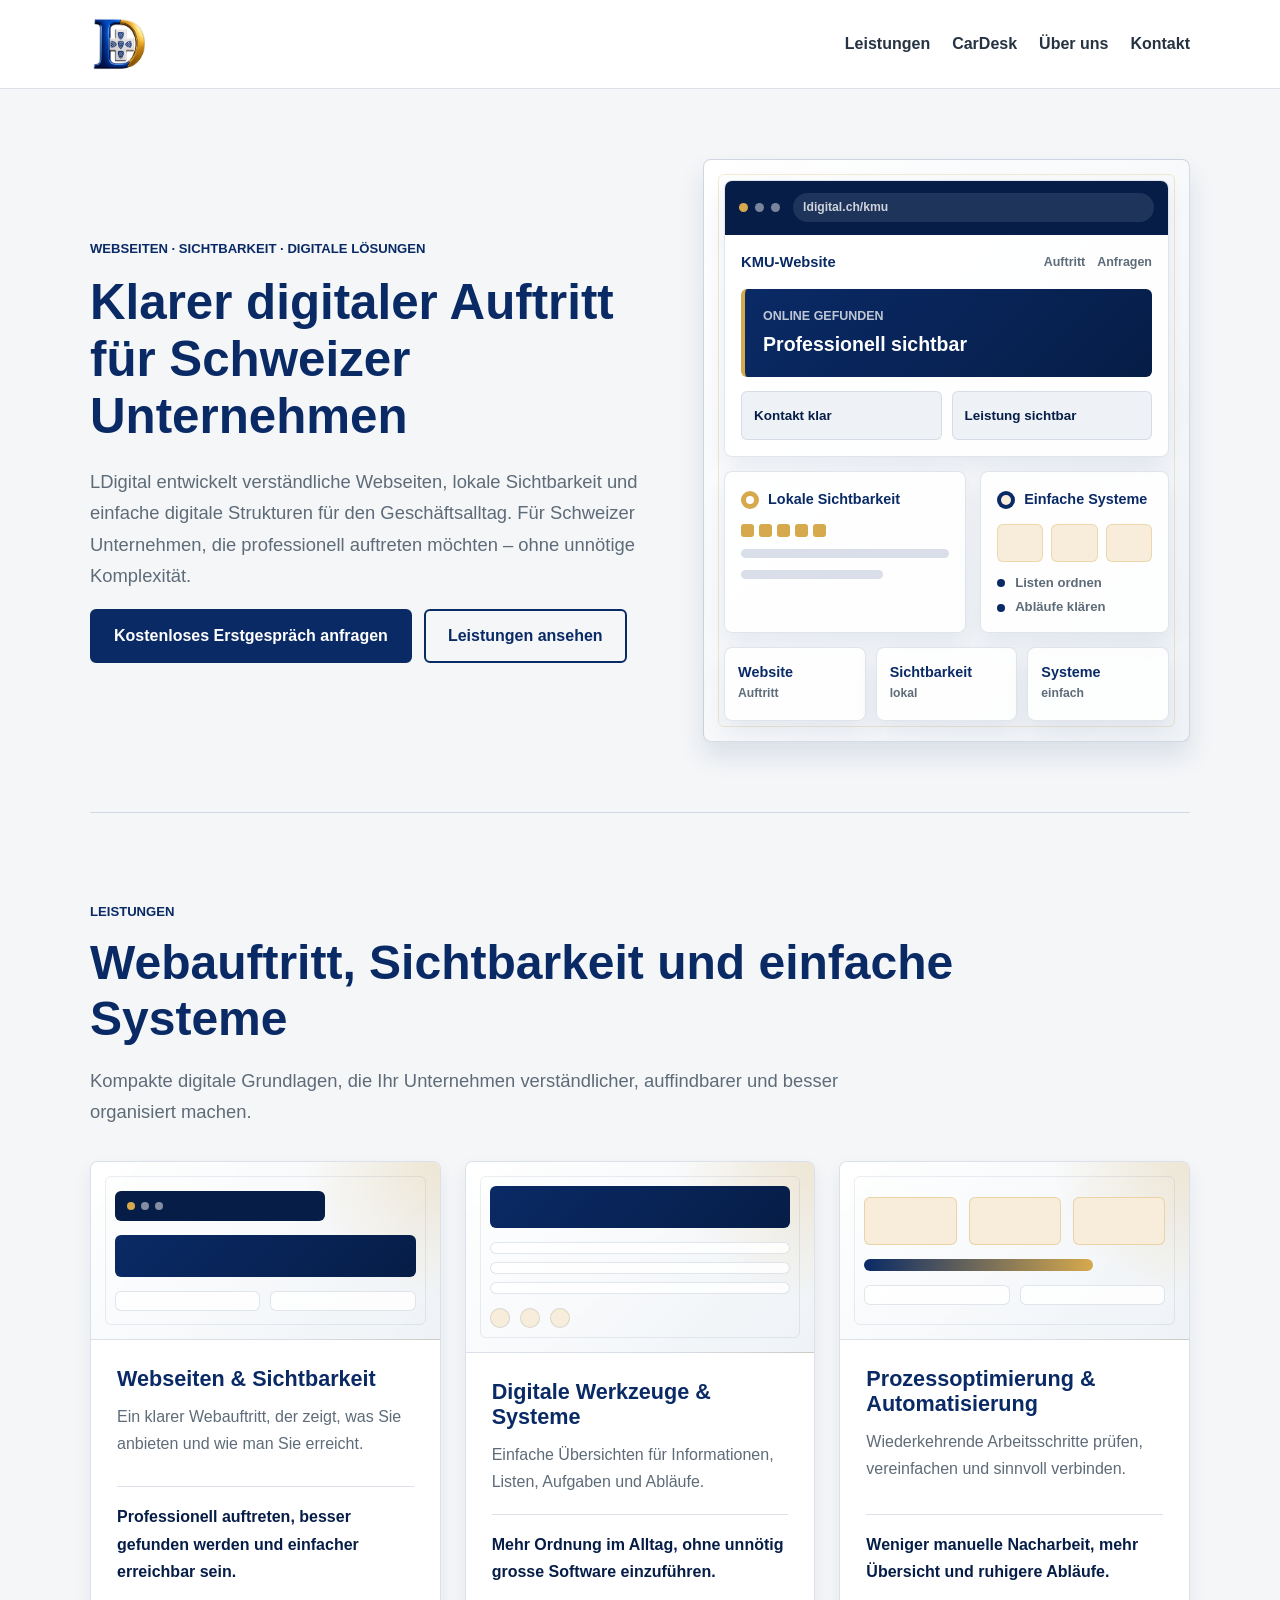
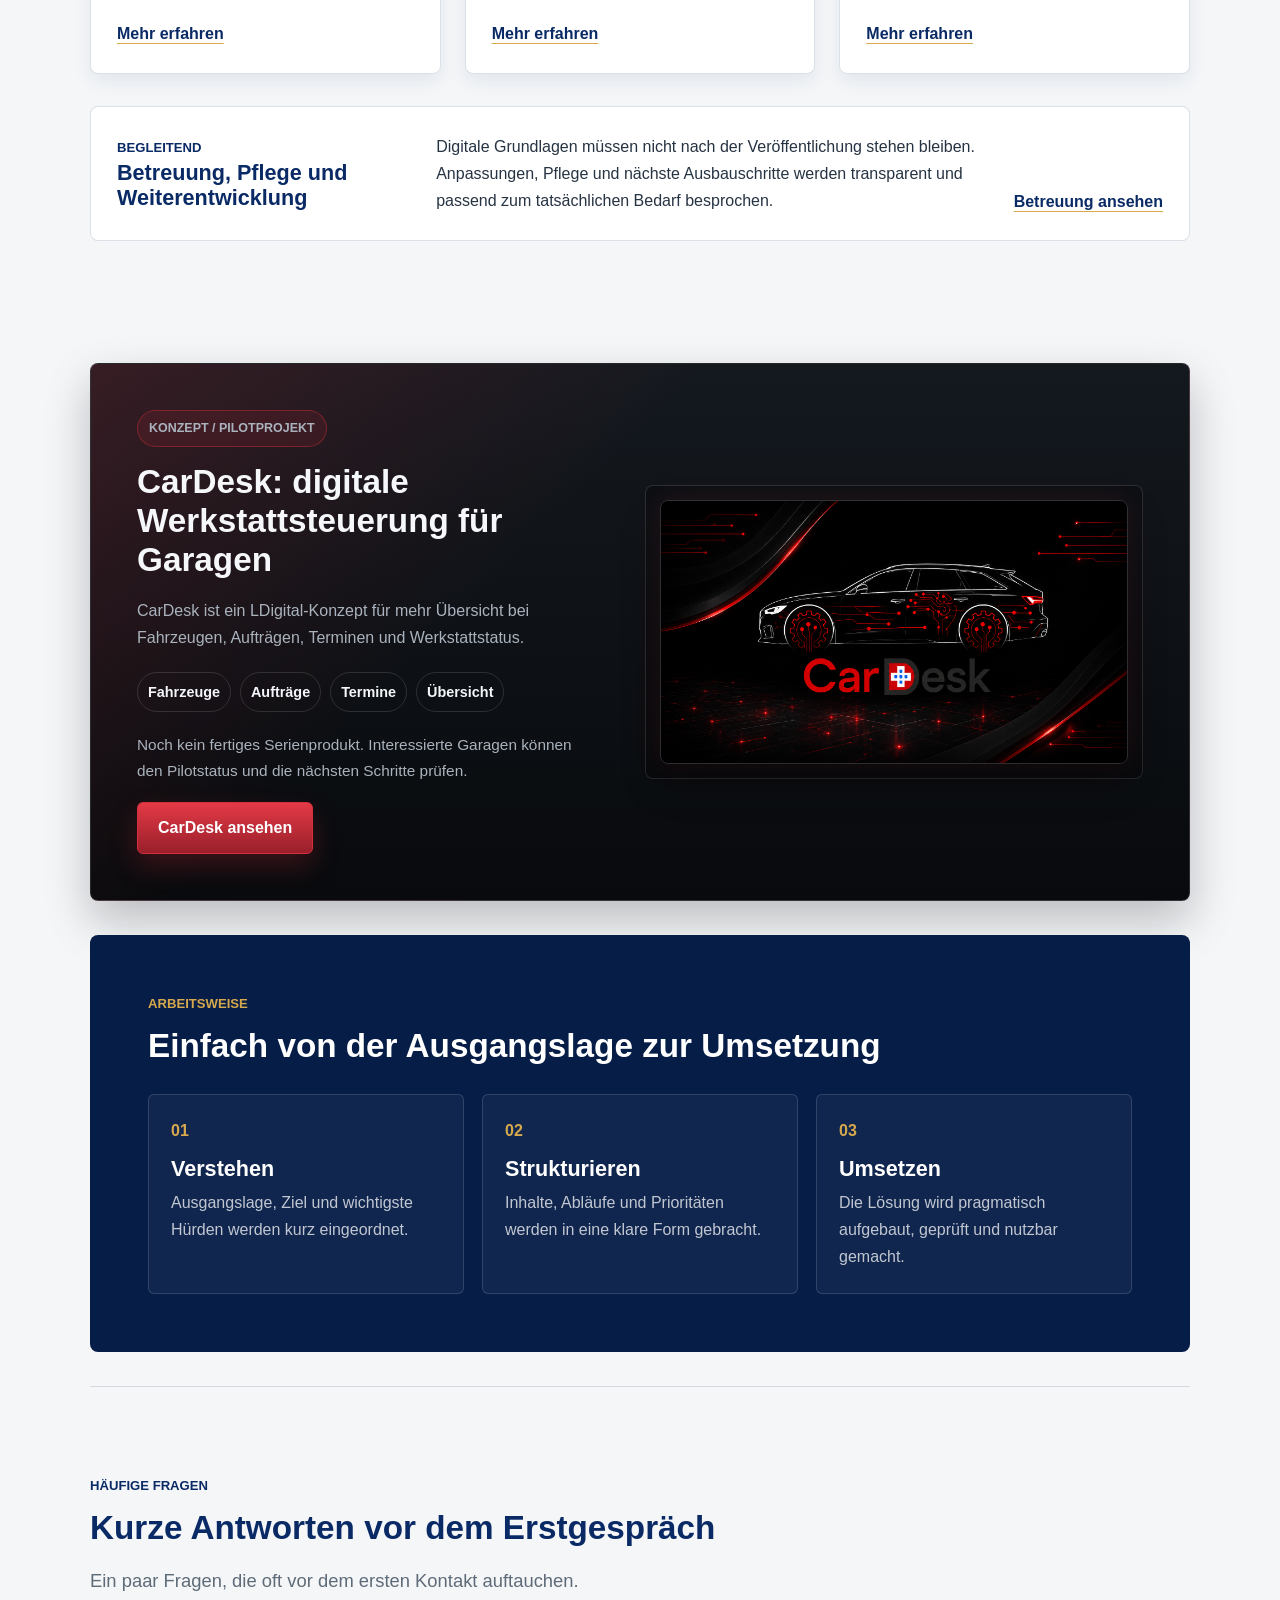
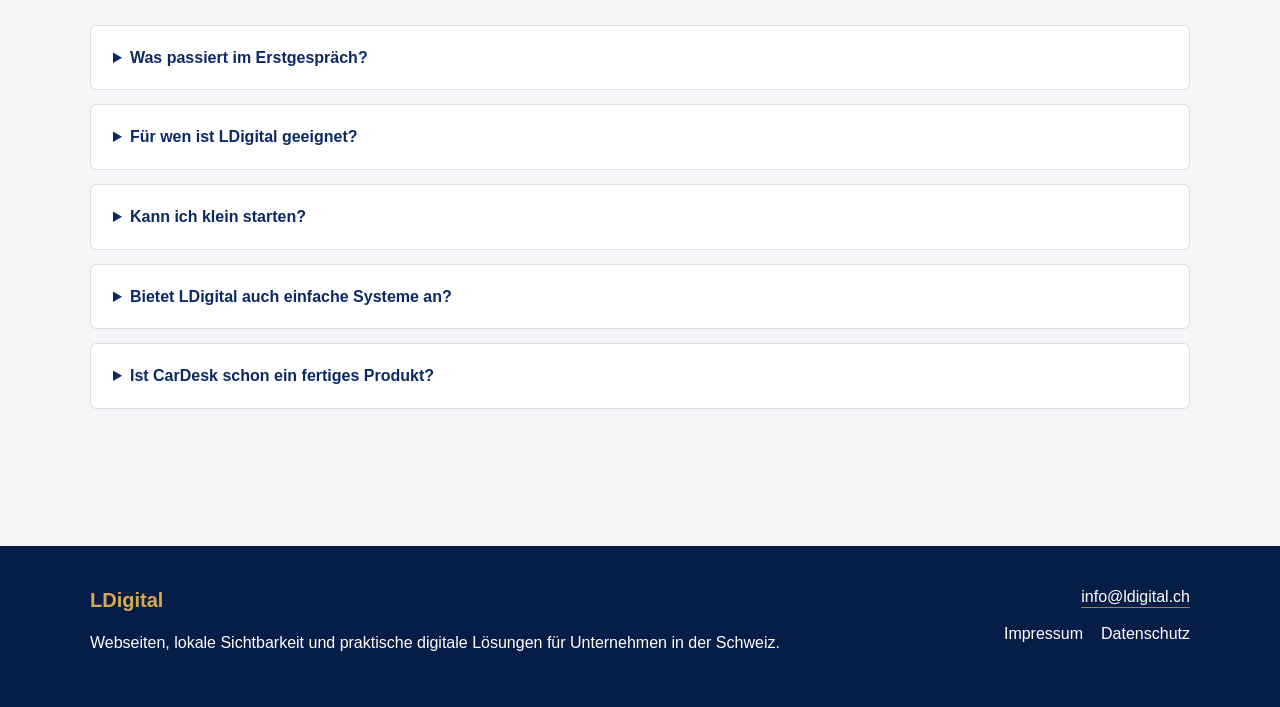
==== commit 54df7c20: "Startseite überarbeitung" ====
--- a/index.html
+++ b/index.html
@@ -28,10 +28,9 @@
             </a>
 
             <nav class="main-nav" aria-label="Hauptnavigation">
-                <a href="index.html" aria-current="page">Startseite</a>
                 <a href="leistungen.html">Leistungen</a>
-                <a href="ueber-uns.html">Über mich</a>
-                <a href="portfolio.html">Portfolio</a>
+                <a href="cardesk.html">CarDesk</a>
+                <a href="ueber-uns.html">Über uns</a>
                 <a href="kontakt.html">Kontakt</a>
             </nav>
         </div>
@@ -42,19 +41,14 @@
         <section class="hero hero-layout">
             <div class="hero-copy">
                 <p class="eyebrow">Webseiten · Sichtbarkeit · digitale Lösungen</p>
-                <h1>Ein klarer digitaler Auftritt für Schweizer Unternehmen</h1>
-                <p>LDigital entwickelt verständliche Webseiten, verbessert die lokale Auffindbarkeit und plant einfache digitale Lösungen für den Geschäftsalltag. Für KMU, Garagen, Dienstleister und lokale Unternehmen, die professionell auftreten möchten – ohne unnötige Komplexität.</p>
-                <ul class="hero-points" aria-label="Schwerpunkte von LDigital">
-                    <li>klare Struktur</li>
-                    <li>seriöse Darstellung</li>
-                    <li>pragmatische Umsetzung</li>
-                </ul>
+                <h1>Klarer digitaler Auftritt für Schweizer Unternehmen</h1>
+                <p>LDigital entwickelt verständliche Webseiten, lokale Sichtbarkeit und einfache digitale Strukturen für den Geschäftsalltag. Für Schweizer Unternehmen, die professionell auftreten möchten – ohne unnötige Komplexität.</p>
                 <div class="button-group">
                     <a href="kontakt.html" class="button">Kostenloses Erstgespräch anfragen</a>
                     <a href="leistungen.html" class="button button-secondary">Leistungen ansehen</a>
                 </div>
             </div>
-            <div class="hero-mockup" role="img" aria-label="LDigital-Mockup mit KMU-Website, lokaler Sichtbarkeit, Prozesskarte und Kennzahlen">
+            <div class="hero-mockup" role="img" aria-label="LDigital-Mockup mit KMU-Website, lokaler Sichtbarkeit, Prozesskarte und einfachen Systemen">
                 <div class="mockup-browser">
                     <div class="mockup-browser__bar" aria-hidden="true">
                         <span></span>
@@ -65,16 +59,16 @@
                     <div class="mockup-website">
                         <div class="mockup-website__nav">
                             <strong>KMU-Website</strong>
-                            <span>Leistungen</span>
-                            <span>Kontakt</span>
+                            <span>Auftritt</span>
+                            <span>Anfragen</span>
                         </div>
                         <div class="mockup-website__hero">
                             <span>Online gefunden</span>
-                            <strong>Klarer Auftritt</strong>
+                            <strong>Professionell sichtbar</strong>
                         </div>
                         <div class="mockup-website__cards">
-                            <span>Struktur</span>
-                            <span>Anfragen</span>
+                            <span>Kontakt klar</span>
+                            <span>Leistung sichtbar</span>
                         </div>
                     </div>
                 </div>
@@ -98,7 +92,7 @@
                 <div class="mockup-system-card">
                     <div class="mockup-card-heading">
                         <span class="mockup-system-dot" aria-hidden="true"></span>
-                        <strong>Prozesse</strong>
+                        <strong>Einfache Systeme</strong>
                     </div>
                     <div class="mockup-flow" aria-hidden="true">
                         <span></span>
@@ -106,8 +100,8 @@
                         <span></span>
                     </div>
                     <ul>
-                        <li>Struktur</li>
-                        <li>Status klar</li>
+                        <li>Listen ordnen</li>
+                        <li>Abläufe klären</li>
                     </ul>
                 </div>
 
@@ -119,65 +113,74 @@
             </div>
         </section>
 
-        <section class="positioning-section">
-            <div class="positioning-grid">
-                <div>
-                    <p class="eyebrow">Positionierung</p>
-                    <h2>Digitalisierung, die im Alltag hilft.</h2>
-                </div>
-                <div class="positioning-copy">
-                    <p>LDigital verbindet Webauftritt, lokale Sichtbarkeit und einfache digitale Strukturen. Entscheidend ist nicht, wie viel Technik sichtbar ist, sondern ob sie im Geschäftsalltag verständlich hilft.</p>
-                    <p>Für Unternehmen, die professioneller auftreten und Abläufe klarer ordnen möchten, ohne sich durch unnötige Komplexität zu arbeiten.</p>
-                </div>
-            </div>
-        </section>
-
         <section id="leistungen" class="section">
             <div class="section-heading">
                 <p class="eyebrow">Leistungen</p>
-                <h2>Drei Bereiche mit klarem geschäftlichem Nutzen.</h2>
-                <p class="section-intro">Kompakte digitale Grundlagen für Auftritt, Organisation und wiederkehrende Arbeitsschritte.</p>
+                <h2>Webauftritt, Sichtbarkeit und einfache Systeme</h2>
+                <p class="section-intro">Kompakte digitale Grundlagen, die Ihr Unternehmen verständlicher, auffindbarer und besser organisiert machen.</p>
             </div>
 
             <div class="service-cards">
                 <article class="service-card">
-                    <span class="service-card-number">01</span>
-                    <div class="card-media image-placeholder" role="img" aria-label="Website-Mockup folgt: Website / Google Sichtbarkeit">
-                        <span class="placeholder-label">Website-Mockup folgt</span>
-                        <strong>Website / Google Sichtbarkeit</strong>
+                    <div class="service-visual service-visual--website" role="img" aria-label="Abstraktes Visual für Webauftritt und lokale Sichtbarkeit">
+                        <div class="service-visual-window">
+                            <span></span>
+                            <span></span>
+                            <span></span>
+                        </div>
+                        <div class="service-visual-hero"></div>
+                        <div class="service-visual-row">
+                            <span></span>
+                            <span></span>
+                        </div>
                     </div>
                     <div class="service-card-content">
                         <h3>Webseiten &amp; Sichtbarkeit</h3>
-                        <p class="service-card-text">Webseiten, die Angebot, Struktur und Kontaktwege klar sichtbar machen.</p>
-                        <p class="service-card-benefit">Ihr Unternehmen wirkt online verständlich, verlässlich und einfacher erreichbar.</p>
+                        <p class="service-card-text">Ein klarer Webauftritt, der zeigt, was Sie anbieten und wie man Sie erreicht.</p>
+                        <p class="service-card-benefit">Professionell auftreten, besser gefunden werden und einfacher erreichbar sein.</p>
                         <a href="leistungen.html#webseiten" class="service-card-link">Mehr erfahren</a>
                     </div>
                 </article>
 
                 <article class="service-card">
-                    <span class="service-card-number">02</span>
-                    <div class="card-media image-placeholder" role="img" aria-label="System-Mockup folgt: internes System / Dashboard">
-                        <span class="placeholder-label">System-Mockup folgt</span>
-                        <strong>Internes System / Dashboard</strong>
+                    <div class="service-visual service-visual--system" role="img" aria-label="Abstraktes Visual für digitale Werkzeuge und Systeme">
+                        <div class="service-visual-panel"></div>
+                        <div class="service-visual-list">
+                            <span></span>
+                            <span></span>
+                            <span></span>
+                        </div>
+                        <div class="service-visual-dots">
+                            <span></span>
+                            <span></span>
+                            <span></span>
+                        </div>
                     </div>
                     <div class="service-card-content">
                         <h3>Digitale Werkzeuge &amp; Systeme</h3>
-                        <p class="service-card-text">Einfache digitale Strukturen für Informationen, Listen und interne Übersichten.</p>
-                        <p class="service-card-benefit">Daten und Aufgaben werden nutzbarer, ohne unnötig grosse Software einzuführen.</p>
+                        <p class="service-card-text">Einfache Übersichten für Informationen, Listen, Aufgaben und Abläufe.</p>
+                        <p class="service-card-benefit">Mehr Ordnung im Alltag, ohne unnötig grosse Software einzuführen.</p>
                         <a href="leistungen.html#systeme" class="service-card-link">Mehr erfahren</a>
                     </div>
                 </article>
 
                 <article class="service-card">
-                    <span class="service-card-number">03</span>
-                    <div class="card-media image-placeholder" role="img" aria-label="Workflow-Visual folgt: Workflow / Automatisierung">
-                        <span class="placeholder-label">Workflow-Visual folgt</span>
-                        <strong>Workflow / Automatisierung</strong>
+                    <div class="service-visual service-visual--workflow" role="img" aria-label="Abstraktes Visual für Prozessoptimierung und Automatisierung">
+                        <div class="service-visual-flow">
+                            <span></span>
+                            <span></span>
+                            <span></span>
+                        </div>
+                        <div class="service-visual-progress"></div>
+                        <div class="service-visual-checks">
+                            <span></span>
+                            <span></span>
+                        </div>
                     </div>
                     <div class="service-card-content">
                         <h3>Prozessoptimierung &amp; Automatisierung</h3>
-                        <p class="service-card-text">Wiederkehrende Schritte prüfen, vereinfachen und dort automatisieren, wo es Sinn macht.</p>
-                        <p class="service-card-benefit">Abläufe werden ruhiger, klarer und weniger abhängig von manueller Nacharbeit.</p>
+                        <p class="service-card-text">Wiederkehrende Arbeitsschritte prüfen, vereinfachen und sinnvoll verbinden.</p>
+                        <p class="service-card-benefit">Weniger manuelle Nacharbeit, mehr Übersicht und ruhigere Abläufe.</p>
                         <a href="leistungen.html#automatisierung" class="service-card-link">Mehr erfahren</a>
                     </div>
                 </article>
@@ -193,95 +196,77 @@
             </div>
         </section>
 
-        <section id="cardesk" class="callout callout--split">
-            <div>
-                <p class="eyebrow">Pilotprojekt</p>
-                <h2>CarDesk: Konzept für Garagen und Fahrzeugbetriebe</h2>
-                <p>LDigital sucht Garagen und Carrosserien, die CarDesk mit Praxiswissen, Feedback und fachlicher Prüfung unterstützen möchten.</p>
-                <p>CarDesk bleibt bewusst als Konzept und Pilotprojekt formuliert. Es geht zuerst um die fachliche Prüfung von Anforderungen, Abläufen und möglichen Oberflächen.</p>
-                <a href="cardesk.html" class="button">CarDesk-Konzept ansehen</a>
-            </div>
-            <div class="image-placeholder image-placeholder--mockup" role="img" aria-label="CarDesk-Mockup folgt: CarDesk Pilotkonzept">
-                <span class="placeholder-label">CarDesk-Mockup folgt</span>
-                <strong>CarDesk Pilotkonzept</strong>
-                <span class="placeholder-note">Arbeitsübersicht für Kunden, Fahrzeuge, Termine und Notizen</span>
-            </div>
-        </section>
-
-        <section id="arbeitsweise" class="section process-section">
-            <div class="process-section-grid">
-                <div class="process-heading">
-                    <p class="eyebrow">Arbeitsweise</p>
-                    <h2>Klar geführt von der Ausgangslage zur Umsetzung.</h2>
-                    <p>LDigital arbeitet mit überschaubaren Schritten, klaren Entscheidungen und verständlicher Sprache.</p>
-                </div>
-
-                <ol class="process-list">
-                    <li>
-                        <span>01</span>
-                        <h3>Verstehen</h3>
-                        <p>Ausgangslage, Zielgruppe, Angebot und interne Abläufe werden zuerst eingeordnet.</p>
-                    </li>
-                    <li>
-                        <span>02</span>
-                        <h3>Strukturieren</h3>
-                        <p>Inhalte, Prioritäten und technische Möglichkeiten werden in eine klare Form gebracht.</p>
-                    </li>
-                    <li>
-                        <span>03</span>
-                        <h3>Umsetzen</h3>
-                        <p>Die Lösung wird schrittweise aufgebaut, geprüft und für mobile Nutzung vorbereitet.</p>
-                    </li>
-                    <li>
-                        <span>04</span>
-                        <h3>Weiterentwickeln</h3>
-                        <p>Nach dem Start können Inhalte, Abläufe und Werkzeuge gezielt ausgebaut werden.</p>
-                    </li>
-                </ol>
-            </div>
-        </section>
-
-        <section id="faq" class="section">
+        <section id="cardesk" class="cardesk-teaser">
+            <div class="cardesk-teaser__copy">
+                <p class="cardesk-teaser__badge">Konzept / Pilotprojekt</p>
+                <h2>CarDesk: digitale Werkstattsteuerung für Garagen</h2>
+                <p>CarDesk ist ein LDigital-Konzept für mehr Übersicht bei Fahrzeugen, Aufträgen, Terminen und Werkstattstatus.</p>
+                <ul class="cardesk-teaser__topics" aria-label="CarDesk Themen">
+                    <li>Fahrzeuge</li>
+                    <li>Aufträge</li>
+                    <li>Termine</li>
+                    <li>Übersicht</li>
+                </ul>
+                <p class="cardesk-teaser__note">Noch kein fertiges Serienprodukt. Interessierte Garagen können den Pilotstatus und die nächsten Schritte prüfen.</p>
+                <a href="cardesk.html" class="cardesk-teaser__button">CarDesk ansehen</a>
+            </div>
+            <figure class="cardesk-teaser__visual">
+                <img src="assets/images/cardesk-hero-rs6-tech.png" alt="CarDesk Hero-Visual mit digitalisiertem Fahrzeug und roten Techniklinien">
+            </figure>
+        </section>
+
+        <section id="arbeitsweise" class="section process-section process-section--compact">
+            <div class="section-heading">
+                <p class="eyebrow">Arbeitsweise</p>
+                <h2>Einfach von der Ausgangslage zur Umsetzung</h2>
+            </div>
+
+            <ol class="process-steps">
+                <li>
+                    <span>01</span>
+                    <h3>Verstehen</h3>
+                    <p>Ausgangslage, Ziel und wichtigste Hürden werden kurz eingeordnet.</p>
+                </li>
+                <li>
+                    <span>02</span>
+                    <h3>Strukturieren</h3>
+                    <p>Inhalte, Abläufe und Prioritäten werden in eine klare Form gebracht.</p>
+                </li>
+                <li>
+                    <span>03</span>
+                    <h3>Umsetzen</h3>
+                    <p>Die Lösung wird pragmatisch aufgebaut, geprüft und nutzbar gemacht.</p>
+                </li>
+            </ol>
+        </section>
+
+        <section id="faq" class="section qa-section">
             <p class="eyebrow">Häufige Fragen</p>
-            <h2>Was vor einer Anfrage wichtig ist</h2>
-            <p class="section-intro">Die wichtigsten Grundlagen zur Zusammenarbeit – kurz und ohne unnötige Hürden.</p>
+            <h2>Kurze Antworten vor dem Erstgespräch</h2>
+            <p class="section-intro">Ein paar Fragen, die oft vor dem ersten Kontakt auftauchen.</p>
 
             <div class="faq-list">
                 <details class="faq-item">
-                    <summary>Wie läuft ein Projekt mit LDigital ab?</summary>
-                    <p>Nach dem Erstgespräch werden Ziel, Umfang und vorhandenes Material geklärt. Danach folgen eine individuelle Offerte, die Umsetzung und eine gemeinsame Prüfung.</p>
-                </details>
-                <details class="faq-item">
-                    <summary>Gibt es ein kostenloses Erstgespräch?</summary>
-                    <p>Ja. Das erste Gespräch dient dazu, das Vorhaben einzuordnen und zu prüfen, welcher nächste Schritt sinnvoll ist.</p>
-                </details>
-                <details class="faq-item">
-                    <summary>Warum stehen keine festen Preise auf der Website?</summary>
-                    <p>Umfang und Ausgangslage unterscheiden sich von Projekt zu Projekt. Deshalb wird jede Leistung individuell eingeschätzt und transparent offeriert.</p>
-                </details>
-                <details class="faq-item">
-                    <summary>Für welche Unternehmen arbeitet LDigital?</summary>
-                    <p>LDigital richtet sich besonders an KMU, Garagen, Dienstleister und lokale Unternehmen in der Schweiz, die ihren digitalen Auftritt oder ihre Abläufe pragmatisch verbessern möchten.</p>
-                </details>
-                <details class="faq-item">
-                    <summary>Kann LDigital eine bestehende Website überarbeiten?</summary>
-                    <p>Ja, sofern die technische Ausgangslage sinnvoll weiterverwendet werden kann. Im Erstgespräch wird geklärt, ob eine Überarbeitung oder ein sauberer Neuaufbau geeigneter ist.</p>
-                </details>
-                <details class="faq-item">
-                    <summary>Werden Google Business und lokale Sichtbarkeit berücksichtigt?</summary>
-                    <p>Ja. Unternehmensangaben, Website und lokale Auffindbarkeit können gemeinsam betrachtet werden. Der genaue Umfang wird passend zum Unternehmen festgelegt.</p>
-                </details>
-                <details class="faq-item">
-                    <summary>Was passiert nach der Veröffentlichung?</summary>
-                    <p>Pflege, Anpassungen und sinnvolle nächste Schritte können bei Bedarf separat vereinbart werden. Es gibt keine automatische Bindung an unnötige Zusatzleistungen.</p>
-                </details>
-            </div>
-        </section>
-
-        <section id="kontakt" class="cta-section">
-            <h2>Den nächsten sinnvollen Schritt klären</h2>
-            <p>Im kostenlosen Erstgespräch besprechen wir, wo Ihr Unternehmen heute steht und welche digitale Lösung wirklich weiterhilft.</p>
-            <a href="kontakt.html" class="button">Kostenloses Erstgespräch anfragen</a>
+                    <summary>Was passiert im Erstgespräch?</summary>
+                    <p>Wir klären kurz Ausgangslage, Ziel und ob Website, Sichtbarkeit oder einfache Systeme der nächste sinnvolle Schritt sind.</p>
+                </details>
+                <details class="faq-item">
+                    <summary>Für wen ist LDigital geeignet?</summary>
+                    <p>Für Schweizer KMU, lokale Betriebe und Dienstleister, die online klarer auftreten und digital einfacher arbeiten möchten.</p>
+                </details>
+                <details class="faq-item">
+                    <summary>Kann ich klein starten?</summary>
+                    <p>Ja. Ein überschaubarer erster Schritt ist oft sinnvoller als ein grosses Projekt ohne klare Priorität.</p>
+                </details>
+                <details class="faq-item">
+                    <summary>Bietet LDigital auch einfache Systeme an?</summary>
+                    <p>Ja. Dazu gehören einfache Übersichten, Listen, Abläufe und digitale Strukturen, die im Alltag verständlich bleiben.</p>
+                </details>
+                <details class="faq-item">
+                    <summary>Ist CarDesk schon ein fertiges Produkt?</summary>
+                    <p>Nein. CarDesk ist ein Konzept- und Pilotprojekt für Garagen, das mit echtem Praxisfeedback geschärft wird.</p>
+                </details>
+            </div>
         </section>
 
     </main>
@@ -292,14 +277,9 @@
                 <p class="footer-title">LDigital</p>
                 <p>Webseiten, lokale Sichtbarkeit und praktische digitale Lösungen für Unternehmen in der Schweiz.</p>
             </div>
-            <div>
-                <p>&copy; 2026 LDigital. Alle Rechte vorbehalten.</p>
-                <nav class="footer-nav" aria-label="Fussnavigation">
-                    <a href="index.html" aria-current="page">Startseite</a>
-                    <a href="leistungen.html">Leistungen</a>
-                    <a href="ueber-uns.html">Über mich</a>
-                    <a href="portfolio.html">Portfolio</a>
-                    <a href="kontakt.html">Kontakt</a>
+            <div class="footer-meta">
+                <p><a href="mailto:info@ldigital.ch">info@ldigital.ch</a></p>
+                <nav class="footer-nav" aria-label="Rechtliches">
                     <a href="impressum.html">Impressum</a>
                     <a href="datenschutz.html">Datenschutz</a>
                 </nav>
--- a/css/styles.css
+++ b/css/styles.css
@@ -250,26 +250,6 @@
     max-width: 720px;
 }
 
-.hero-points {
-    display: flex;
-    flex-wrap: wrap;
-    gap: 10px;
-    margin: 24px 0 0;
-    padding-left: 0;
-    list-style: none;
-}
-
-.hero-points li {
-    margin: 0;
-    padding: 8px 12px;
-    border: 1px solid var(--color-border);
-    border-radius: var(--radius-sm);
-    background: var(--color-surface);
-    color: var(--color-primary-dark);
-    font-size: 0.94rem;
-    font-weight: 700;
-}
-
 .hero-mockup {
     position: relative;
     display: grid;
@@ -439,7 +419,8 @@
 
 .mockup-card-heading strong {
     min-width: 0;
-    overflow-wrap: anywhere;
+    overflow-wrap: normal;
+    word-break: keep-all;
 }
 
 .mockup-pin,
@@ -567,7 +548,8 @@
 .mockup-stat small {
     display: block;
     min-width: 0;
-    overflow-wrap: anywhere;
+    overflow-wrap: normal;
+    word-break: keep-all;
 }
 
 .mockup-stat strong {
@@ -580,30 +562,6 @@
     color: var(--color-muted);
     font-size: 0.76rem;
     font-weight: 750;
-}
-
-.positioning-section {
-    padding-block: clamp(42px, 6vw, 72px);
-}
-
-.positioning-grid {
-    display: grid;
-    grid-template-columns: minmax(220px, 0.72fr) minmax(0, 1.28fr);
-    gap: clamp(30px, 6vw, 72px);
-    align-items: start;
-}
-
-.positioning-copy {
-    max-width: 760px;
-}
-
-.positioning-copy p {
-    color: var(--color-muted);
-    font-size: 1.08rem;
-}
-
-.positioning-copy p:last-child {
-    margin-bottom: 0;
 }
 
 .section-heading {
@@ -661,6 +619,15 @@
     grid-template-columns: repeat(3, minmax(0, 1fr));
 }
 
+#leistungen .section-heading {
+    max-width: 900px;
+}
+
+#leistungen .section-heading h2 {
+    max-width: 900px;
+    font-size: clamp(2.2rem, 5vw, 3rem);
+}
+
 .service-card,
 .content-card,
 .project-card {
@@ -673,7 +640,7 @@
 
 .service-card {
     display: flex;
-    min-height: 430px;
+    min-height: 460px;
     flex-direction: column;
     transition: transform 0.2s ease, box-shadow 0.2s ease;
 }
@@ -753,20 +720,121 @@
     box-shadow: none;
 }
 
-.service-card-number {
-    display: block;
-    padding: 24px 26px 0;
-    color: var(--color-gold);
-    font-weight: 800;
-}
-
-.placeholder-dashboard {
+.service-visual {
+    position: relative;
+    display: grid;
+    min-height: 178px;
+    align-content: center;
+    gap: 14px;
+    overflow: hidden;
+    padding: 24px;
+    border-bottom: 1px solid var(--color-border);
+    background:
+        radial-gradient(circle at top right, rgba(214, 169, 77, 0.22), transparent 35%),
+        linear-gradient(135deg, rgba(255, 255, 255, 0.94), rgba(238, 242, 246, 0.96));
+}
+
+.service-visual::before {
+    position: absolute;
+    inset: 14px;
+    border: 1px solid rgba(10, 42, 102, 0.08);
+    border-radius: var(--radius-sm);
+    content: "";
+    pointer-events: none;
+}
+
+.service-visual > * {
     position: relative;
     z-index: 1;
+}
+
+.service-visual-window {
+    display: grid;
+    grid-template-columns: 8px 8px 8px minmax(0, 1fr);
+    gap: 6px;
+    align-items: center;
+    max-width: 210px;
+    padding: 11px 12px;
+    border-radius: var(--radius-sm);
+    background: var(--color-primary-dark);
+}
+
+.service-visual-window span {
+    width: 8px;
+    height: 8px;
+    border-radius: 999px;
+    background: rgba(255, 255, 255, 0.5);
+}
+
+.service-visual-window span:first-child {
+    background: var(--color-gold);
+}
+
+.service-visual-hero,
+.service-visual-panel,
+.service-visual-progress {
+    height: 42px;
+    border-radius: var(--radius-sm);
+    background: linear-gradient(135deg, var(--color-primary), var(--color-primary-dark));
+}
+
+.service-visual-row,
+.service-visual-dots,
+.service-visual-checks {
+    display: grid;
+    grid-template-columns: repeat(2, minmax(0, 1fr));
+    gap: 10px;
+}
+
+.service-visual-row span,
+.service-visual-list span,
+.service-visual-dots span,
+.service-visual-checks span {
+    display: block;
+    min-height: 20px;
+    border: 1px solid rgba(10, 42, 102, 0.12);
+    border-radius: var(--radius-sm);
+    background: rgba(255, 255, 255, 0.82);
+}
+
+.service-visual-list {
+    display: grid;
+    gap: 8px;
+}
+
+.service-visual-list span {
+    min-height: 12px;
+    border-radius: 999px;
+}
+
+.service-visual-dots {
+    grid-template-columns: repeat(3, 20px);
+}
+
+.service-visual-dots span {
+    min-height: 20px;
+    border-radius: 999px;
+    background: var(--color-gold-light);
+}
+
+.service-visual-flow {
     display: grid;
     grid-template-columns: repeat(3, minmax(0, 1fr));
-    gap: 10px;
-    margin-top: auto;
+    gap: 12px;
+}
+
+.service-visual-flow span {
+    min-height: 48px;
+    border: 1px solid rgba(214, 169, 77, 0.38);
+    border-radius: var(--radius-sm);
+    background: var(--color-gold-light);
+}
+
+.service-visual-progress {
+    height: 12px;
+    width: 76%;
+    border-radius: 999px;
+    background: linear-gradient(90deg, var(--color-primary), var(--color-gold));
 }
 
 .placeholder-window,
@@ -816,10 +884,11 @@
 
 .service-card-text {
     color: var(--color-muted);
+    margin-bottom: auto;
 }
 
 .service-card-benefit {
-    margin-top: 10px;
+    margin-top: 18px;
     padding-top: 16px;
     border-top: 1px solid var(--color-border);
     color: var(--color-primary-dark);
@@ -832,6 +901,10 @@
     font-weight: 700;
     text-decoration-color: var(--color-gold);
     text-underline-offset: 4px;
+}
+
+.service-card .service-card-link {
+    margin-top: 18px;
 }
 
 .service-detail-card {
@@ -1006,6 +1079,10 @@
     margin-top: 28px;
 }
 
+.qa-section {
+    padding-bottom: clamp(3rem, 6vw, 5rem);
+}
+
 .faq-item {
     border: 1px solid var(--color-border);
     border-radius: var(--radius-sm);
@@ -1015,7 +1092,7 @@
 .faq-item summary {
     padding: 19px 22px;
     color: var(--color-primary);
-    font-weight: 750;
+    font-weight: 800;
     cursor: pointer;
 }
 
@@ -1038,13 +1115,18 @@
     color: white;
 }
 
+.process-section--compact {
+    margin-block: 34px;
+}
+
 .process-section h2,
 .process-section h3 {
     color: white;
 }
 
 .process-section .eyebrow,
-.process-list span {
+.process-list span,
+.process-steps span {
     color: var(--color-gold);
 }
 
@@ -1084,6 +1166,48 @@
 .process-list h3,
 .process-list p {
     margin-bottom: 0;
+}
+
+.process-section--compact .section-heading {
+    max-width: 760px;
+    margin-bottom: 28px;
+}
+
+.process-steps {
+    display: grid;
+    grid-template-columns: repeat(3, minmax(0, 1fr));
+    gap: 18px;
+    margin: 0;
+    padding: 0;
+    list-style: none;
+}
+
+.process-steps li {
+    margin: 0;
+    padding: 22px;
+    border: 1px solid rgba(255, 255, 255, 0.14);
+    border-radius: var(--radius-sm);
+    background: rgba(255, 255, 255, 0.045);
+}
+
+.process-steps span,
+.process-steps h3,
+.process-steps p {
+    display: block;
+    margin-bottom: 0;
+}
+
+.process-steps span {
+    margin-bottom: 12px;
+    font-weight: 900;
+}
+
+.process-steps h3 {
+    margin-bottom: 8px;
+}
+
+.process-steps p {
+    color: rgba(255, 255, 255, 0.74);
 }
 
 .trust-list {
@@ -1156,6 +1280,111 @@
     color: var(--color-primary);
     font-size: 0.92rem;
     font-weight: 700;
+}
+
+.cardesk-teaser {
+    --teaser-red: #d62f3b;
+    --teaser-red-dark: #991f2a;
+    --teaser-text: #f5f7fa;
+    --teaser-muted: #aab3bd;
+    display: grid;
+    grid-template-columns: minmax(0, 0.95fr) minmax(280px, 1.05fr);
+    gap: clamp(28px, 5vw, 58px);
+    align-items: center;
+    margin-block: 34px;
+    padding: clamp(28px, 5vw, 46px);
+    overflow: hidden;
+    border: 1px solid rgba(255, 255, 255, 0.12);
+    border-radius: var(--radius-md);
+    background:
+        linear-gradient(135deg, rgba(214, 47, 59, 0.18), transparent 38%),
+        linear-gradient(180deg, #14191f, #080a0d);
+    box-shadow: 0 20px 46px rgba(8, 10, 13, 0.24);
+    color: var(--teaser-text);
+}
+
+.cardesk-teaser h2 {
+    color: var(--teaser-text);
+}
+
+.cardesk-teaser p {
+    color: var(--teaser-muted);
+}
+
+.cardesk-teaser__badge {
+    display: inline-flex;
+    width: fit-content;
+    margin-bottom: 16px;
+    padding: 7px 11px;
+    border: 1px solid rgba(214, 47, 59, 0.42);
+    border-radius: 999px;
+    background: rgba(214, 47, 59, 0.12);
+    color: #ffb8be;
+    font-size: 0.78rem;
+    font-weight: 900;
+    text-transform: uppercase;
+}
+
+.cardesk-teaser__topics {
+    display: flex;
+    flex-wrap: wrap;
+    gap: 9px;
+    margin: 20px 0;
+    padding-left: 0;
+    list-style: none;
+}
+
+.cardesk-teaser__topics li {
+    margin: 0;
+    padding: 7px 10px;
+    border: 1px solid rgba(255, 255, 255, 0.13);
+    border-radius: 999px;
+    color: var(--teaser-text);
+    font-size: 0.9rem;
+    font-weight: 800;
+}
+
+.cardesk-teaser__note {
+    font-size: 0.96rem;
+}
+
+.cardesk-teaser__button {
+    display: inline-flex;
+    align-items: center;
+    justify-content: center;
+    min-height: 48px;
+    padding: 12px 20px;
+    border: 1px solid var(--teaser-red);
+    border-radius: var(--radius-sm);
+    background: linear-gradient(180deg, #e33a46, var(--teaser-red-dark));
+    color: white;
+    font-weight: 850;
+    text-align: center;
+    text-decoration: none;
+    box-shadow: 0 12px 28px rgba(214, 47, 59, 0.24);
+}
+
+.cardesk-teaser__button:hover,
+.cardesk-teaser__button:focus-visible {
+    color: white;
+}
+
+.cardesk-teaser__visual {
+    position: relative;
+    margin: 0;
+    padding: 14px;
+    border: 1px solid rgba(255, 255, 255, 0.13);
+    border-radius: var(--radius-md);
+    background: rgba(0, 0, 0, 0.2);
+}
+
+.cardesk-teaser__visual img {
+    display: block;
+    width: 100%;
+    height: auto;
+    border: 1px solid rgba(255, 255, 255, 0.14);
+    border-radius: var(--radius-md);
+    box-shadow: 0 18px 38px rgba(0, 0, 0, 0.32), 0 0 28px rgba(214, 47, 59, 0.14);
 }
 
 .cardesk-page {
@@ -1480,6 +1709,53 @@
     line-height: 1;
 }
 
+.cardesk-hero-image {
+    display: grid;
+    gap: 14px;
+    min-height: 0;
+    margin: 0;
+    padding: 16px;
+}
+
+.cardesk-hero-image img {
+    position: relative;
+    z-index: 1;
+    display: block;
+    width: 100%;
+    max-width: 100%;
+    height: auto;
+    border: 1px solid rgba(255, 255, 255, 0.14);
+    border-radius: var(--radius-md);
+    box-shadow: 0 18px 42px rgba(0, 0, 0, 0.34), 0 0 34px rgba(214, 47, 59, 0.13);
+}
+
+.cardesk-hero-image__caption {
+    position: relative;
+    z-index: 1;
+    display: flex;
+    align-items: center;
+    justify-content: space-between;
+    gap: 16px;
+    padding: 14px 16px;
+    border: 1px solid rgba(255, 255, 255, 0.1);
+    border-left: 3px solid var(--cardesk-red);
+    border-radius: var(--radius-sm);
+    background: rgba(0, 0, 0, 0.24);
+}
+
+.cardesk-hero-image__caption span {
+    color: #ffb8be;
+    font-size: 0.78rem;
+    font-weight: 900;
+    text-transform: uppercase;
+}
+
+.cardesk-hero-image__caption strong {
+    color: var(--cardesk-text);
+    font-size: 0.98rem;
+    text-align: right;
+}
+
 .cardesk-section {
     padding-block: 72px;
 }
@@ -1643,8 +1919,9 @@
 
 .footer-inner {
     display: grid;
-    grid-template-columns: minmax(0, 1fr) minmax(0, 1.3fr);
+    grid-template-columns: minmax(0, 1fr) auto;
     gap: 42px;
+    align-items: start;
 }
 
 footer p {
@@ -1657,7 +1934,30 @@
     font-weight: 800;
 }
 
+.footer-meta {
+    display: grid;
+    justify-items: end;
+    gap: 12px;
+    text-align: right;
+}
+
+.footer-meta p {
+    margin-bottom: 0;
+}
+
+footer a {
+    color: white;
+    text-decoration-color: rgba(214, 169, 77, 0.72);
+    text-underline-offset: 5px;
+}
+
+footer a:hover,
+footer a:focus-visible {
+    color: var(--color-gold);
+}
+
 .footer-nav {
+    gap: 10px 18px;
     justify-content: flex-end;
 }
 
@@ -1666,8 +1966,8 @@
     .page-intro--split,
     .callout--split,
     .cta-section--split,
-    .positioning-grid,
-    .process-section-grid {
+    .process-section-grid,
+    .cardesk-teaser {
         grid-template-columns: 1fr;
     }
 
@@ -1694,6 +1994,10 @@
     .cardesk-feature-grid {
         grid-template-columns: repeat(2, minmax(0, 1fr));
     }
+
+    .process-steps {
+        grid-template-columns: 1fr;
+    }
 }
 
 @media (max-width: 768px) {
@@ -1741,6 +2045,10 @@
 
     .hero-mockup {
         min-height: auto;
+    }
+
+    .service-visual {
+        min-height: 160px;
     }
 
     .service-cards,
@@ -1788,6 +2096,11 @@
         justify-content: flex-start;
     }
 
+    .footer-meta {
+        justify-items: start;
+        text-align: left;
+    }
+
     .cardesk-container {
         width: min(100% - 32px, var(--container-width));
     }
@@ -1810,6 +2123,10 @@
 
     .cardesk-visual {
         min-height: auto;
+    }
+
+    .cardesk-teaser__visual {
+        order: -1;
     }
 }
 
@@ -1847,6 +2164,10 @@
     .process-list li {
         grid-template-columns: 1fr;
         gap: 8px;
+    }
+
+    .process-steps li {
+        padding: 18px;
     }
 
     .callout,
@@ -1884,6 +2205,26 @@
 
     .mockup-stat {
         padding: 11px 8px;
+    }
+
+    .mockup-stat strong {
+        font-size: 0.82rem;
+    }
+
+    .service-visual {
+        padding: 20px;
+    }
+
+    .service-visual-flow {
+        gap: 8px;
+    }
+
+    .cardesk-teaser {
+        padding: 24px 20px;
+    }
+
+    .cardesk-teaser__button {
+        width: 100%;
     }
 
     .cardesk-container {
@@ -1934,6 +2275,15 @@
         text-align: left;
     }
 
+    .cardesk-hero-image__caption {
+        display: grid;
+        gap: 6px;
+    }
+
+    .cardesk-hero-image__caption strong {
+        text-align: left;
+    }
+
     .cardesk-visual__timeline small {
         width: fit-content;
     }
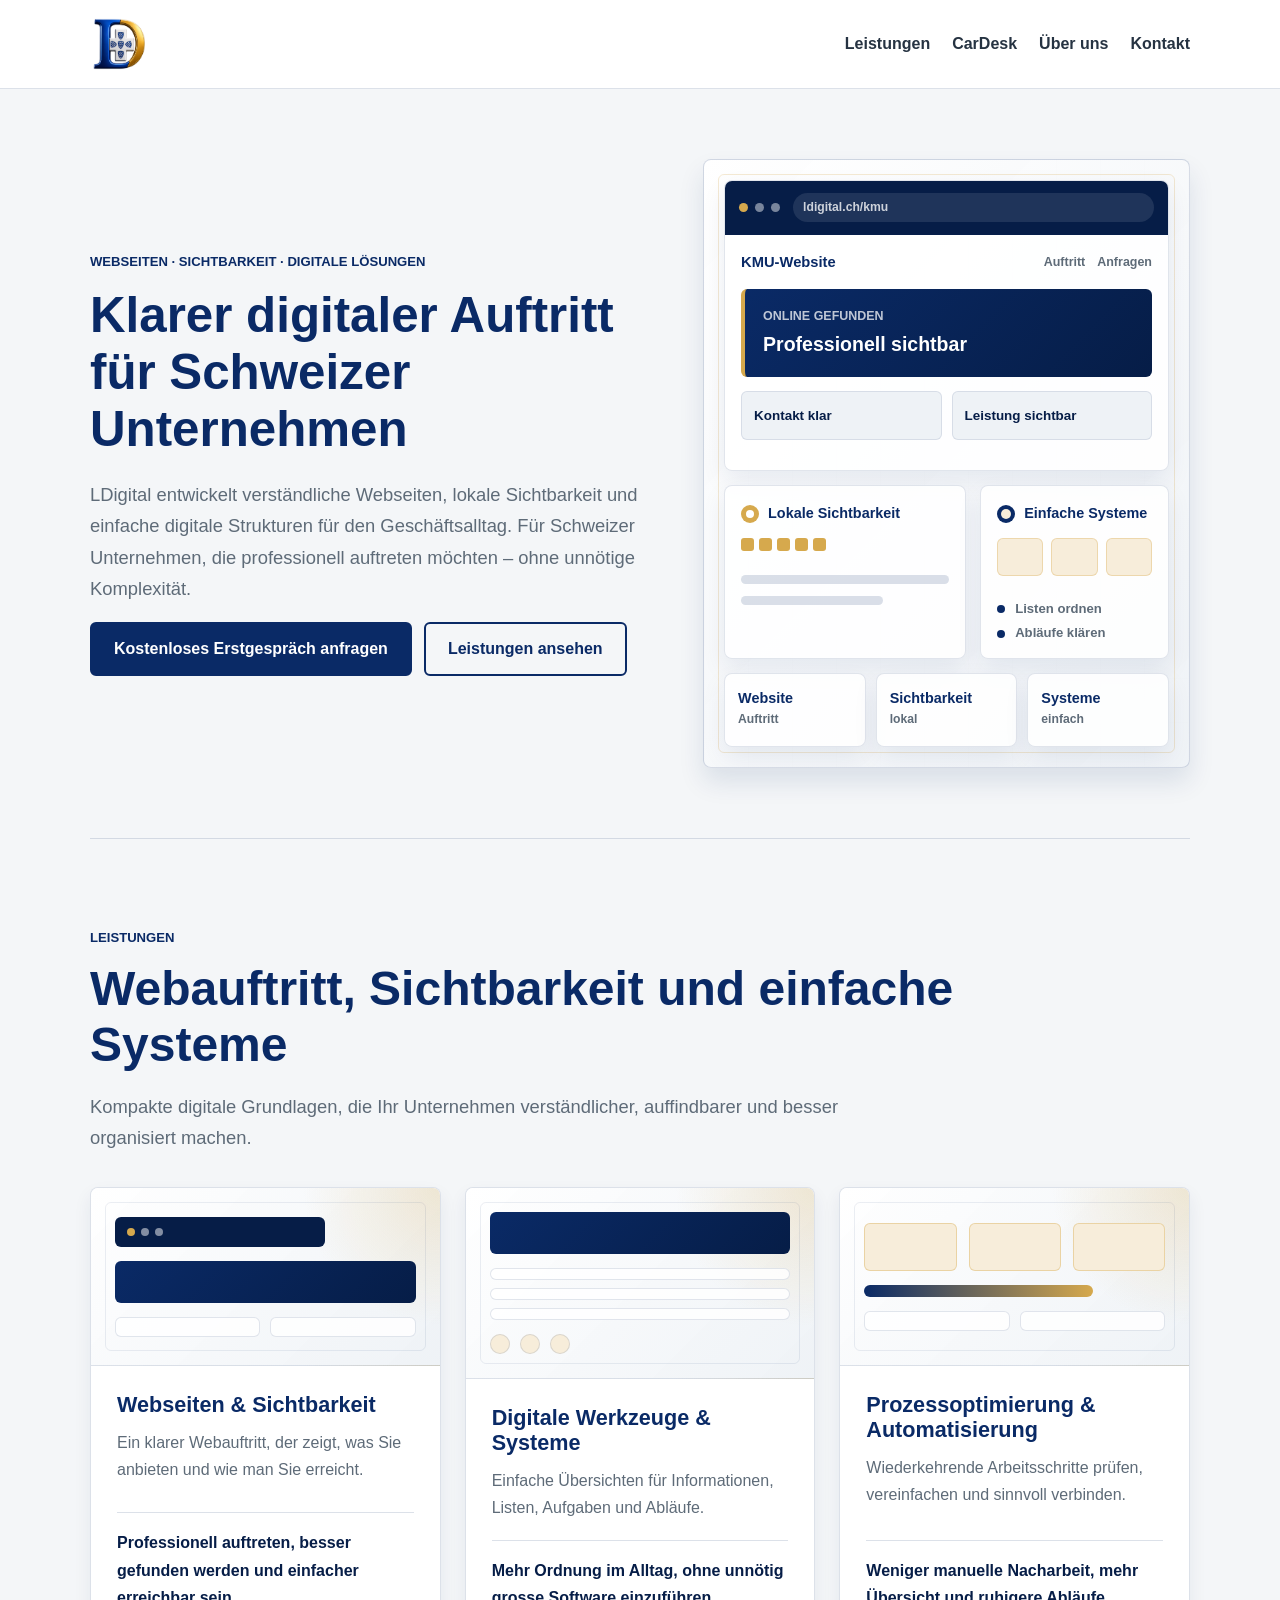
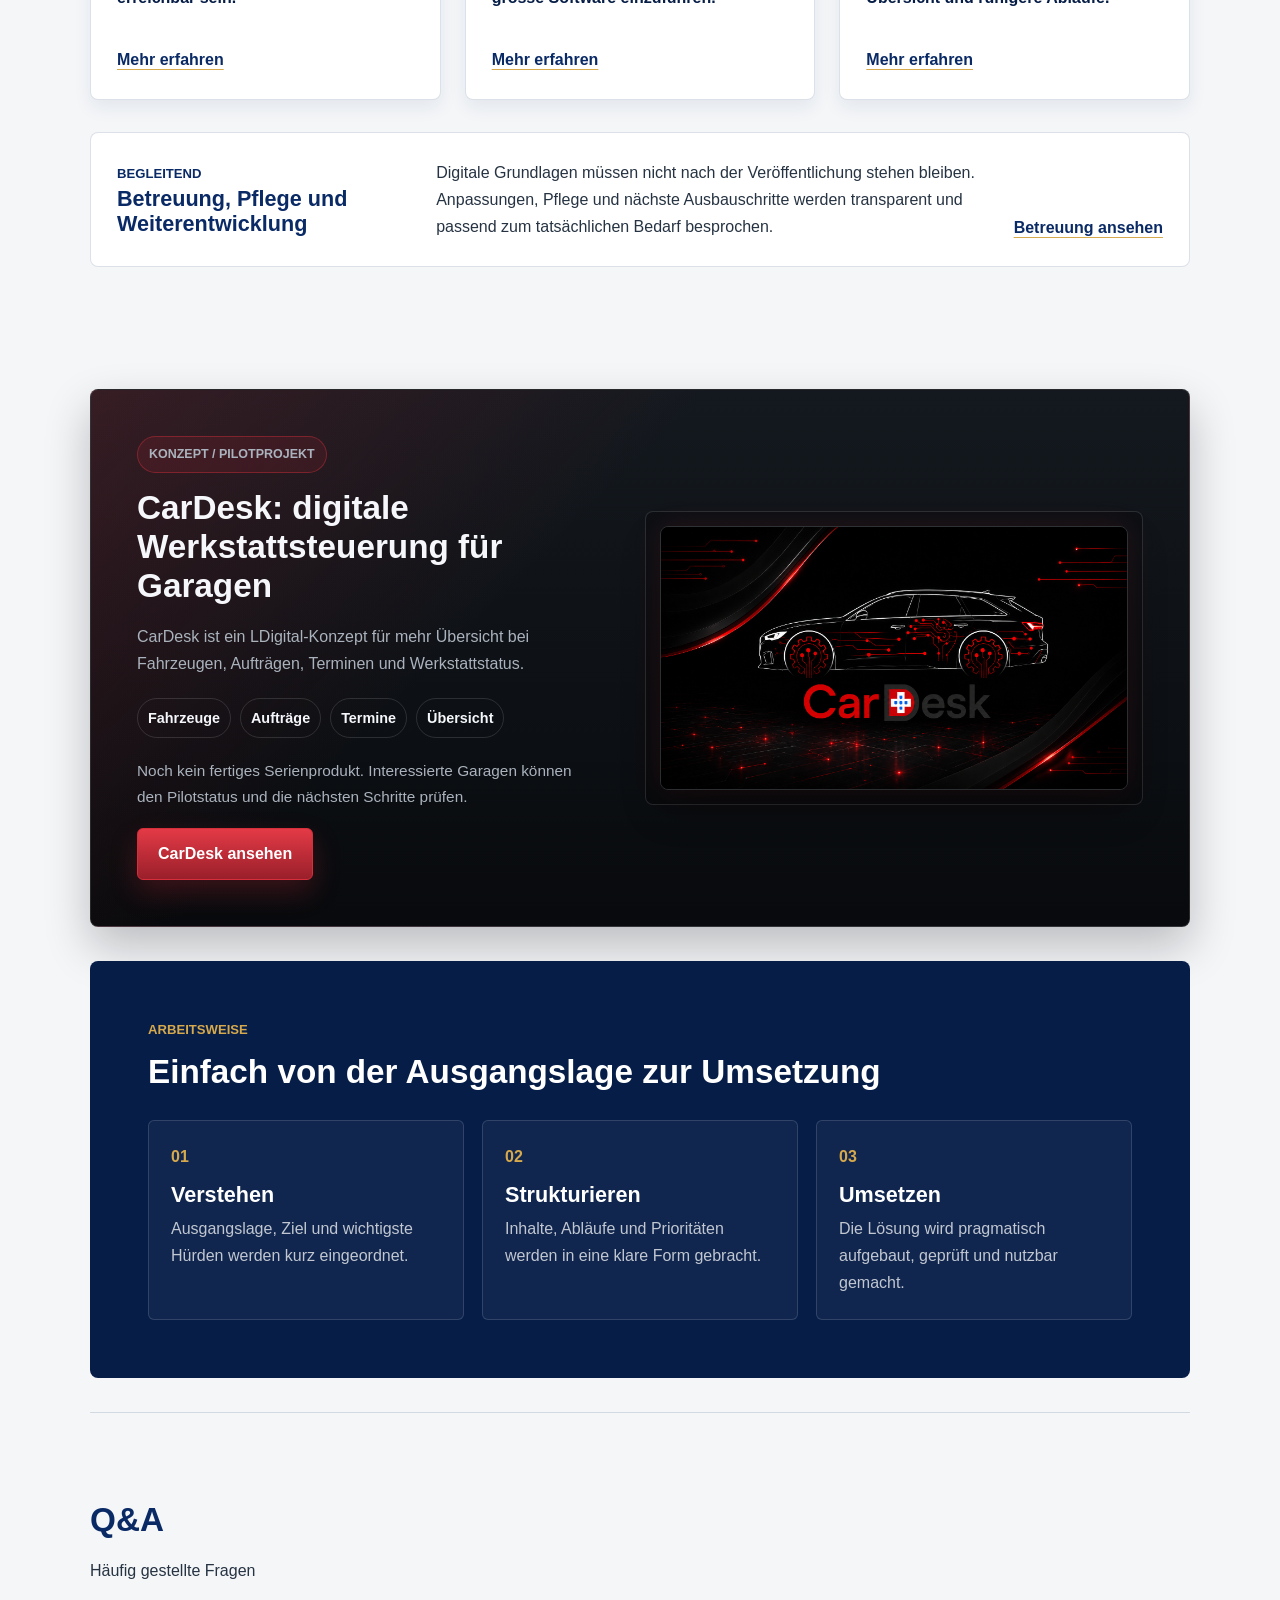
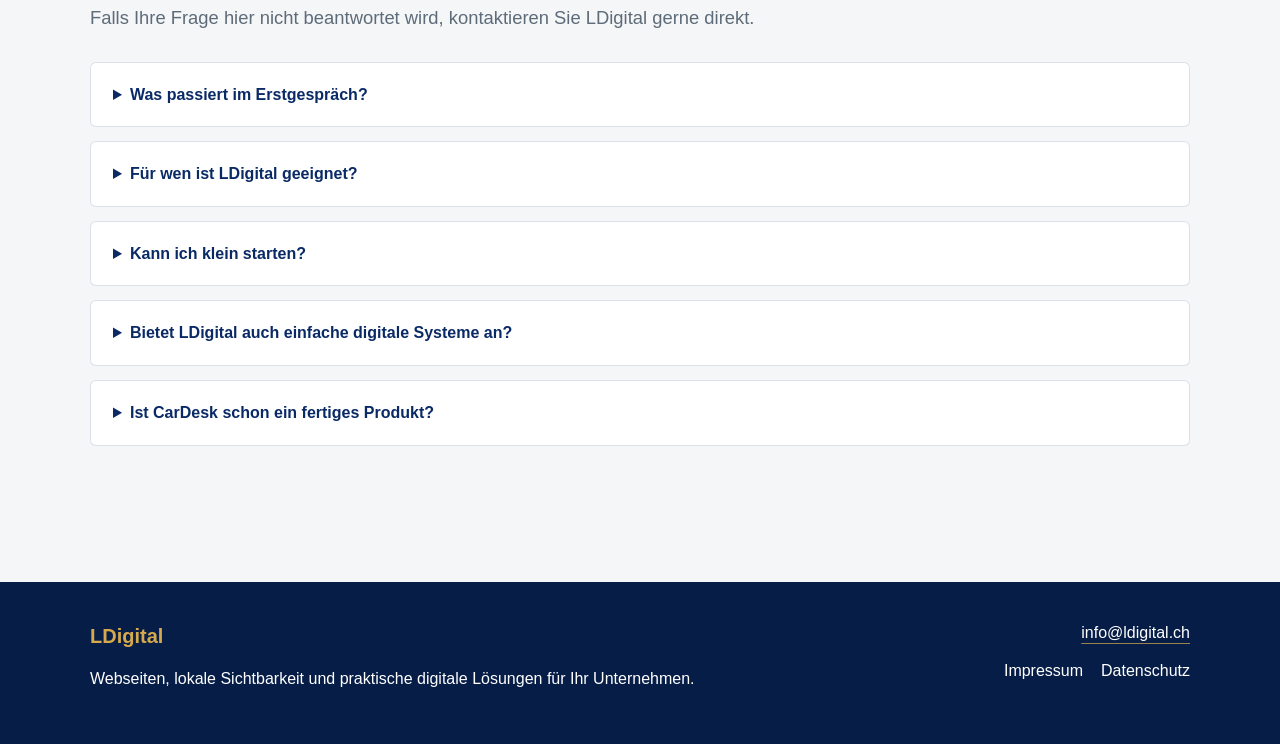
==== commit ec924301: "Kontakt seite abgeschlossen" ====
--- a/index.html
+++ b/index.html
@@ -70,6 +70,11 @@
                             <span>Kontakt klar</span>
                             <span>Leistung sichtbar</span>
                         </div>
+                        <div class="mockup-website__metrics" aria-hidden="true">
+                            <span></span>
+                            <span></span>
+                            <span></span>
+                        </div>
                     </div>
                 </div>
 
@@ -85,6 +90,9 @@
                         <span></span>
                         <span></span>
                     </div>
+                    <div class="mockup-search-map" aria-hidden="true">
+                        <span></span>
+                    </div>
                     <span class="mockup-result-line"></span>
                     <span class="mockup-result-line mockup-result-line--short"></span>
                 </div>
@@ -96,6 +104,10 @@
                     </div>
                     <div class="mockup-flow" aria-hidden="true">
                         <span></span>
+                        <span></span>
+                        <span></span>
+                    </div>
+                    <div class="mockup-system-status" aria-hidden="true">
                         <span></span>
                         <span></span>
                     </div>
@@ -241,9 +253,9 @@
         </section>
 
         <section id="faq" class="section qa-section">
-            <p class="eyebrow">Häufige Fragen</p>
-            <h2>Kurze Antworten vor dem Erstgespräch</h2>
-            <p class="section-intro">Ein paar Fragen, die oft vor dem ersten Kontakt auftauchen.</p>
+            <h2>Q&amp;A</h2>
+            <p class="qa-subtitle">Häufig gestellte Fragen</p>
+            <p class="section-intro">Falls Ihre Frage hier nicht beantwortet wird, kontaktieren Sie LDigital gerne direkt.</p>
 
             <div class="faq-list">
                 <details class="faq-item">
@@ -259,7 +271,7 @@
                     <p>Ja. Ein überschaubarer erster Schritt ist oft sinnvoller als ein grosses Projekt ohne klare Priorität.</p>
                 </details>
                 <details class="faq-item">
-                    <summary>Bietet LDigital auch einfache Systeme an?</summary>
+                    <summary>Bietet LDigital auch einfache digitale Systeme an?</summary>
                     <p>Ja. Dazu gehören einfache Übersichten, Listen, Abläufe und digitale Strukturen, die im Alltag verständlich bleiben.</p>
                 </details>
                 <details class="faq-item">
@@ -275,7 +287,7 @@
         <div class="site-container footer-inner">
             <div>
                 <p class="footer-title">LDigital</p>
-                <p>Webseiten, lokale Sichtbarkeit und praktische digitale Lösungen für Unternehmen in der Schweiz.</p>
+                <p>Webseiten, lokale Sichtbarkeit und praktische digitale Lösungen für Ihr Unternehmen.</p>
             </div>
             <div class="footer-meta">
                 <p><a href="mailto:info@ldigital.ch">info@ldigital.ch</a></p>
--- a/css/styles.css
+++ b/css/styles.css
@@ -989,6 +989,86 @@
 .cta-section p,
 .brand-story p {
     max-width: 780px;
+}
+
+.contact-path {
+    display: grid;
+    grid-template-columns: minmax(240px, 0.74fr) minmax(0, 1.26fr);
+    gap: clamp(28px, 5vw, 56px);
+    align-items: start;
+    margin-block: 10px 34px;
+    padding: clamp(26px, 5vw, 42px);
+    border: 1px solid var(--color-border);
+    border-radius: var(--radius-md);
+    background:
+        linear-gradient(135deg, rgba(214, 169, 77, 0.14), transparent 42%),
+        var(--color-surface);
+    box-shadow: var(--shadow-sm);
+}
+
+.contact-path__intro p:not(.eyebrow) {
+    color: var(--color-muted);
+}
+
+.contact-mail {
+    display: inline-flex;
+    margin-top: 12px;
+    color: var(--color-primary);
+    font-size: clamp(1.2rem, 2vw, 1.55rem);
+    font-weight: 900;
+    text-decoration-color: var(--color-gold);
+    text-underline-offset: 6px;
+}
+
+.contact-steps {
+    display: grid;
+    gap: 0;
+    border-top: 1px solid var(--color-border);
+}
+
+.contact-steps article {
+    display: grid;
+    grid-template-columns: 44px minmax(0, 0.86fr) minmax(0, 1.14fr);
+    gap: 18px;
+    align-items: start;
+    padding: 20px 0;
+    border-bottom: 1px solid var(--color-border);
+}
+
+.contact-steps span {
+    color: var(--color-gold);
+    font-weight: 900;
+}
+
+.contact-steps h3,
+.contact-steps p {
+    margin-bottom: 0;
+}
+
+.contact-steps h3 {
+    font-size: 1.08rem;
+}
+
+.contact-steps p {
+    color: var(--color-muted);
+}
+
+.contact-transparency {
+    overflow: hidden;
+}
+
+.contact-visual {
+    margin: 0;
+}
+
+.contact-visual img {
+    display: block;
+    width: 100%;
+    max-width: 100%;
+    height: auto;
+    border: 1px solid rgba(10, 42, 102, 0.16);
+    border-radius: var(--radius-md);
+    box-shadow: 0 18px 38px rgba(10, 42, 102, 0.16), 0 0 0 8px rgba(214, 169, 77, 0.08);
 }
 
 .about-intro {
@@ -1966,6 +2046,7 @@
     .page-intro--split,
     .callout--split,
     .cta-section--split,
+    .contact-path,
     .process-section-grid,
     .cardesk-teaser {
         grid-template-columns: 1fr;
@@ -2077,6 +2158,14 @@
         grid-row: auto;
     }
 
+    .contact-steps article {
+        grid-template-columns: 42px minmax(0, 1fr);
+    }
+
+    .contact-steps p {
+        grid-column: 2;
+    }
+
     .about-values {
         grid-template-columns: 1fr;
     }
@@ -2172,9 +2261,19 @@
 
     .callout,
     .cta-section,
+    .contact-path,
     .brand-story,
     .project-card {
         padding: 24px 20px;
+    }
+
+    .contact-steps article {
+        grid-template-columns: 1fr;
+        gap: 8px;
+    }
+
+    .contact-steps p {
+        grid-column: auto;
     }
 
     .hero-mockup {
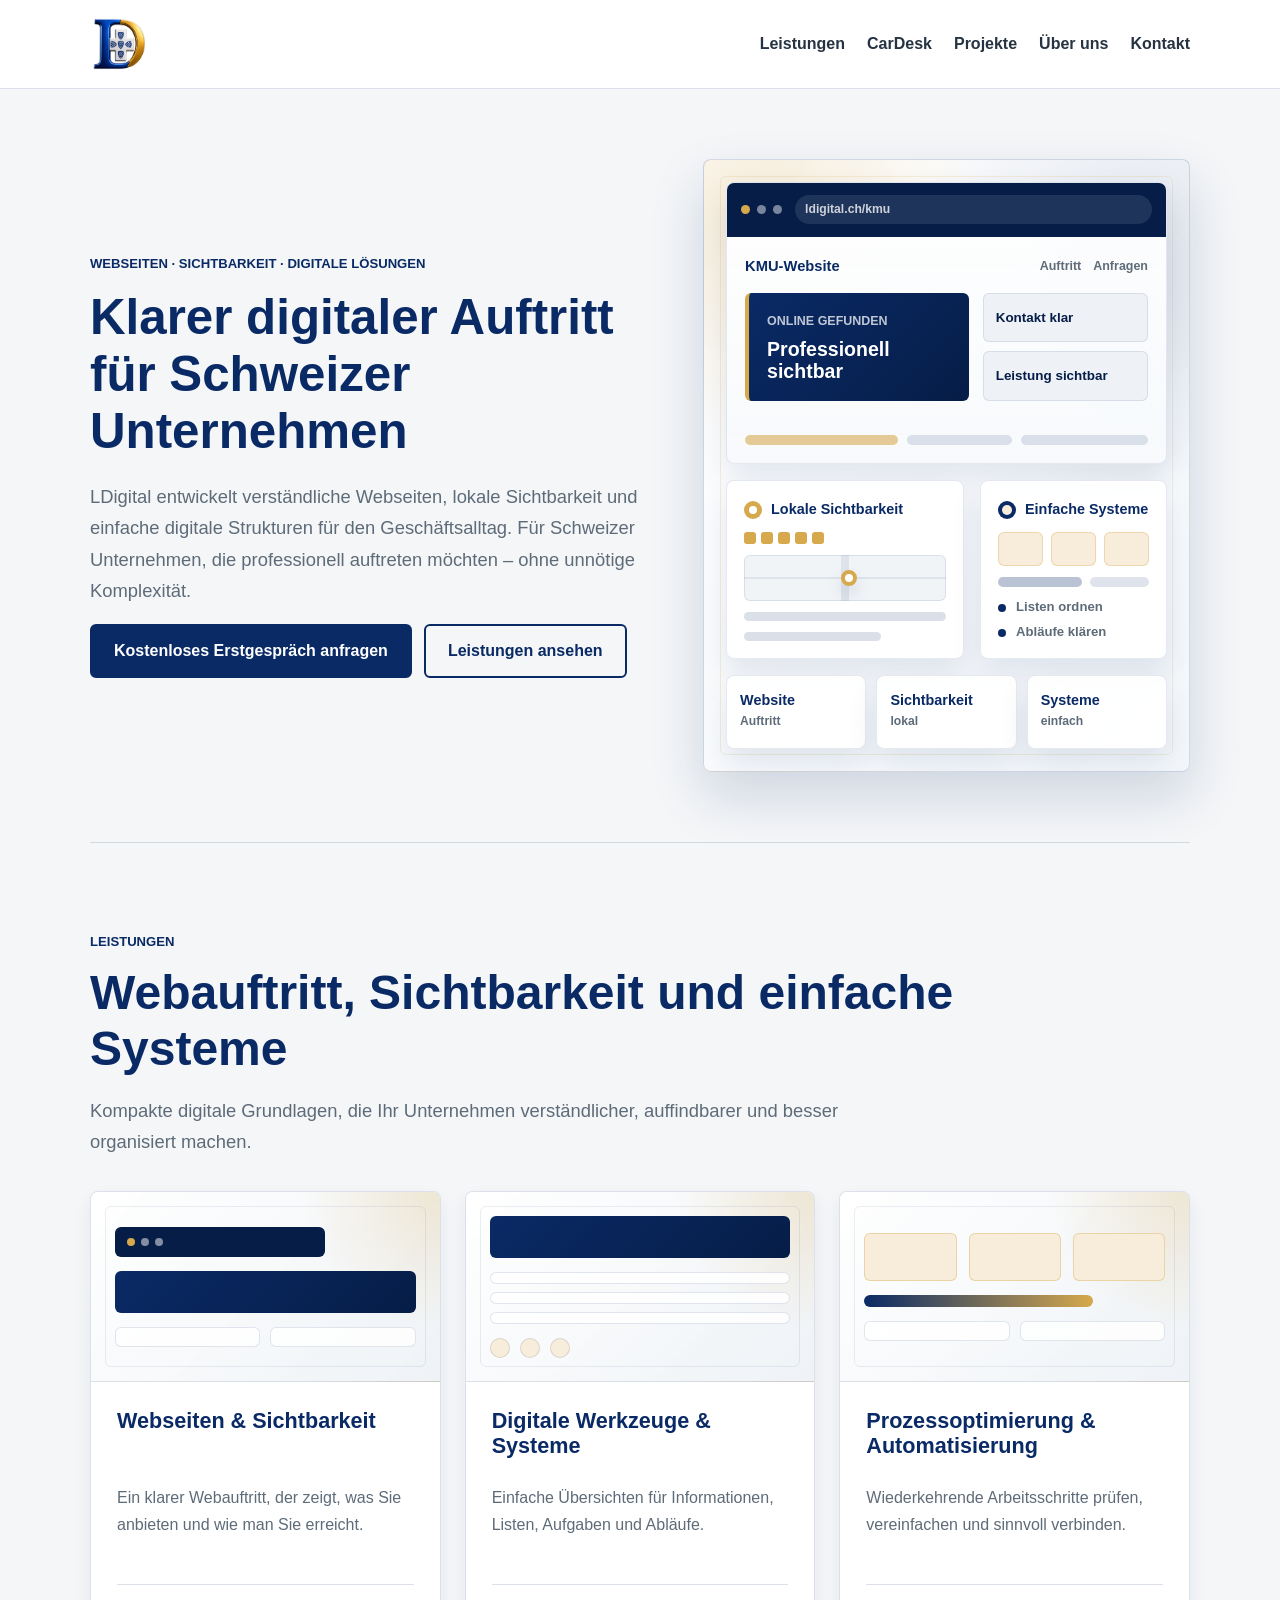
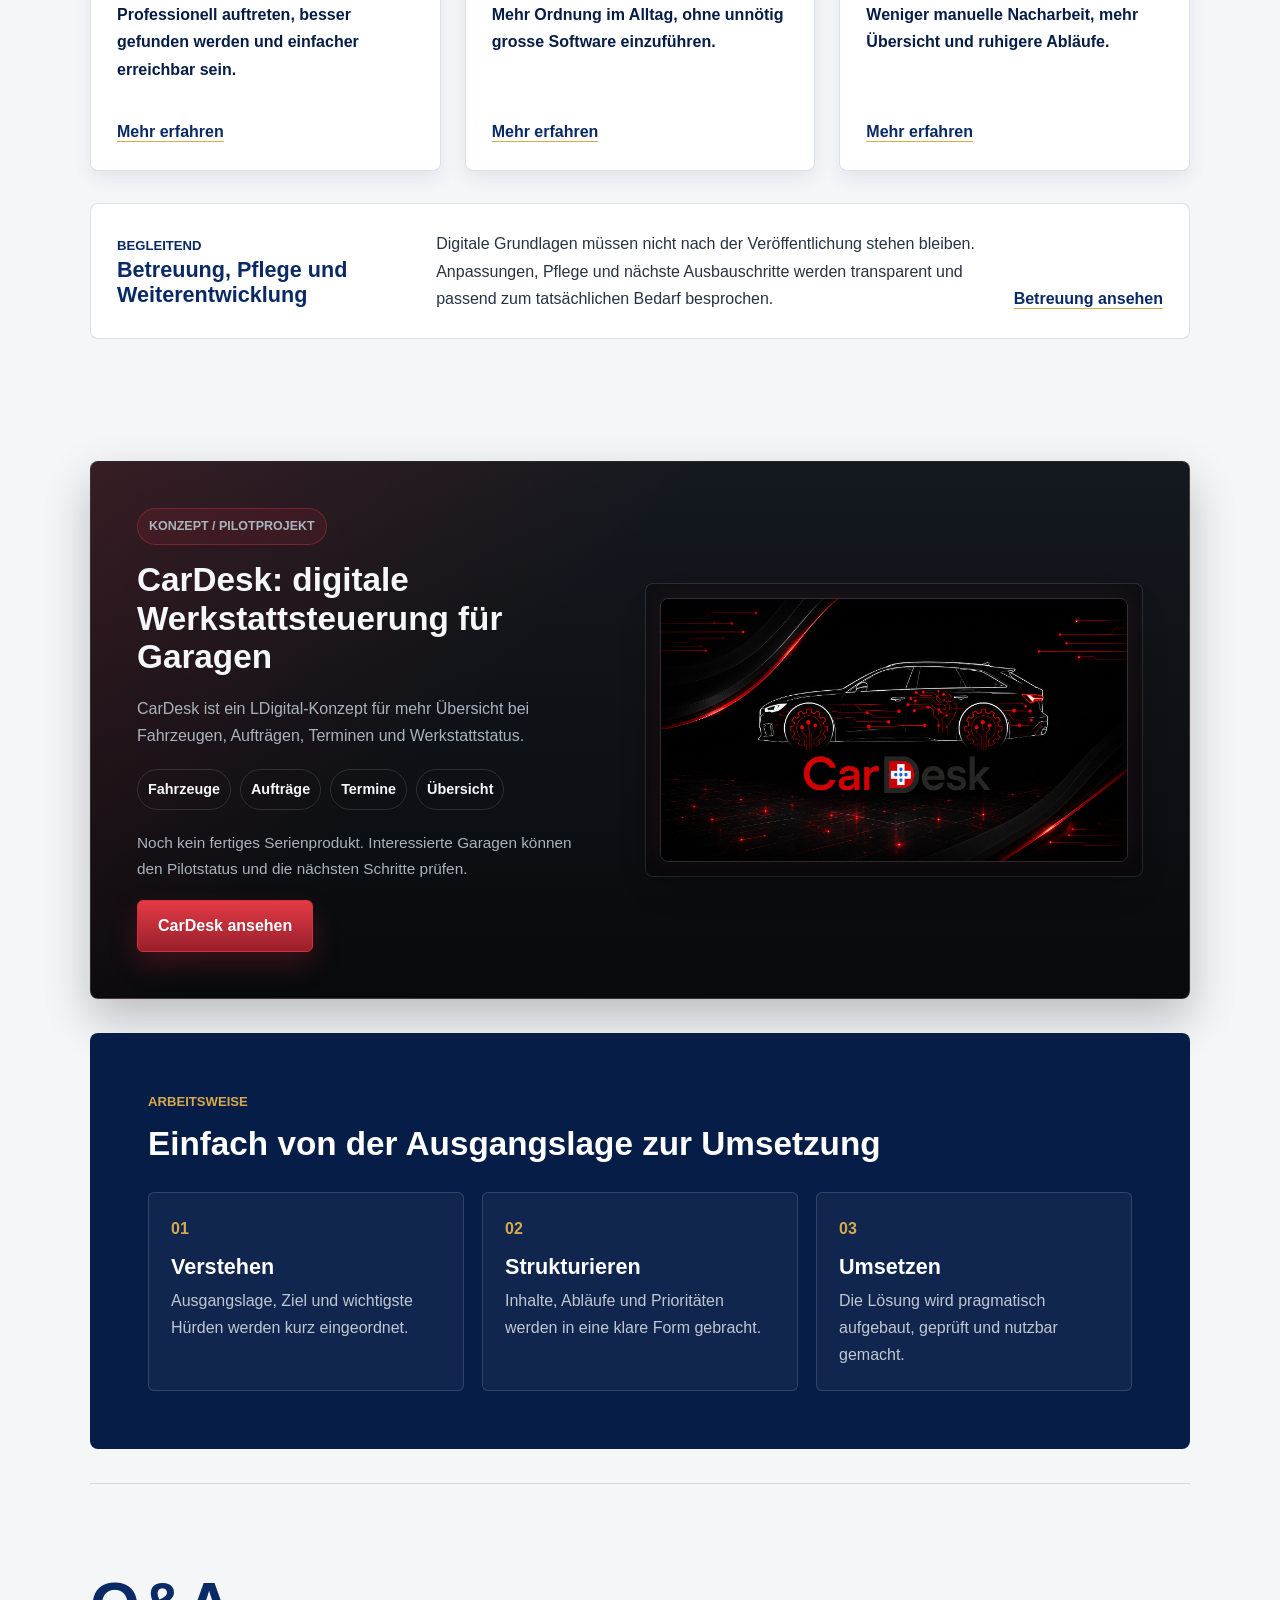
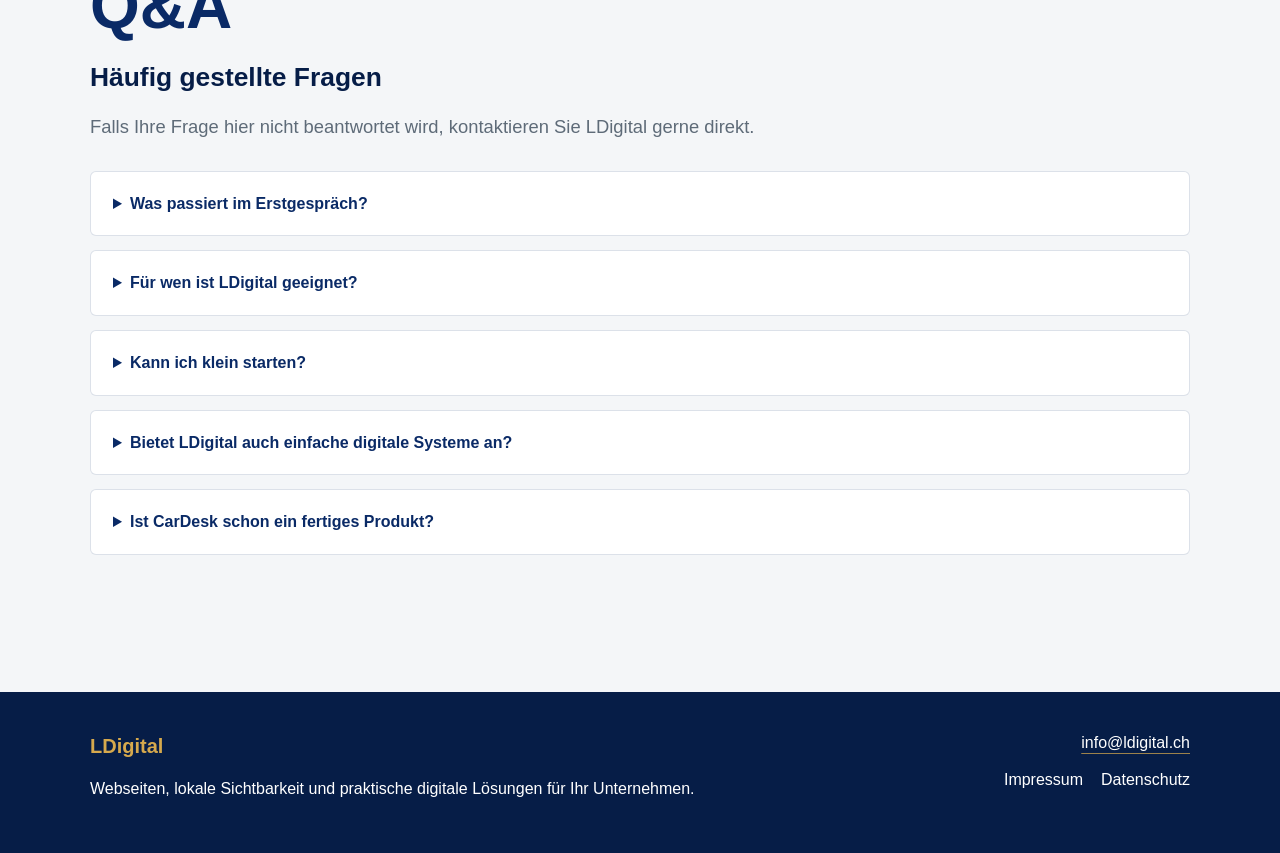
==== commit 3960422f: "Projektseite für LDigital ergänzt" ====
--- a/index.html
+++ b/index.html
@@ -30,6 +30,7 @@
             <nav class="main-nav" aria-label="Hauptnavigation">
                 <a href="leistungen.html">Leistungen</a>
                 <a href="cardesk.html">CarDesk</a>
+                <a href="projekte.html">Projekte</a>
                 <a href="ueber-uns.html">Über uns</a>
                 <a href="kontakt.html">Kontakt</a>
             </nav>
--- a/css/styles.css
+++ b/css/styles.css
@@ -253,26 +253,26 @@
 .hero-mockup {
     position: relative;
     display: grid;
-    grid-template-columns: minmax(0, 1fr) minmax(150px, 0.78fr);
-    gap: 14px;
+    grid-template-columns: minmax(0, 1.12fr) minmax(170px, 0.88fr);
+    gap: 16px;
     align-items: stretch;
-    min-height: 460px;
+    min-height: 438px;
     overflow: hidden;
-    padding: 20px;
+    padding: 22px;
     border: 1px solid rgba(10, 42, 102, 0.16);
     border-radius: var(--radius-md);
     background:
-        linear-gradient(135deg, rgba(255, 255, 255, 0.96), rgba(238, 242, 246, 0.94)),
-        repeating-linear-gradient(90deg, rgba(10, 42, 102, 0.045) 0 1px, transparent 1px 44px),
-        repeating-linear-gradient(0deg, rgba(10, 42, 102, 0.035) 0 1px, transparent 1px 44px);
-    box-shadow: var(--shadow-md);
+        radial-gradient(circle at 12% 10%, rgba(214, 169, 77, 0.22), transparent 32%),
+        radial-gradient(circle at 88% 18%, rgba(10, 42, 102, 0.12), transparent 34%),
+        linear-gradient(135deg, rgba(255, 255, 255, 0.98), rgba(242, 246, 250, 0.96));
+    box-shadow: 0 24px 54px rgba(10, 42, 102, 0.16);
     color: var(--color-text);
 }
 
 .hero-mockup::before {
     position: absolute;
-    inset: 14px;
-    border: 1px solid rgba(214, 169, 77, 0.24);
+    inset: 16px;
+    border: 1px solid rgba(214, 169, 77, 0.18);
     border-radius: var(--radius-sm);
     content: "";
     pointer-events: none;
@@ -284,15 +284,16 @@
 .mockup-stat {
     position: relative;
     z-index: 1;
-    border: 1px solid rgba(10, 42, 102, 0.12);
+    border: 1px solid rgba(10, 42, 102, 0.1);
     border-radius: var(--radius-md);
-    background: rgba(255, 255, 255, 0.86);
-    box-shadow: 0 10px 24px rgba(10, 42, 102, 0.08);
+    background: rgba(255, 255, 255, 0.92);
+    box-shadow: 0 14px 30px rgba(10, 42, 102, 0.1);
 }
 
 .mockup-browser {
     grid-column: 1 / -1;
     overflow: hidden;
+    background: linear-gradient(180deg, rgba(255, 255, 255, 0.96), rgba(247, 249, 252, 0.94));
 }
 
 .mockup-browser__bar {
@@ -332,12 +333,14 @@
 
 .mockup-website {
     display: grid;
+    grid-template-columns: minmax(0, 1.15fr) minmax(110px, 0.85fr);
     gap: 14px;
-    padding: 16px;
+    padding: 18px;
 }
 
 .mockup-website__nav {
     display: flex;
+    grid-column: 1 / -1;
     align-items: center;
     gap: 12px;
     min-width: 0;
@@ -356,6 +359,8 @@
 }
 
 .mockup-website__hero {
+    display: grid;
+    align-content: end;
     min-height: 88px;
     padding: 18px;
     border-left: 4px solid var(--color-gold);
@@ -384,12 +389,13 @@
 
 .mockup-website__cards {
     display: grid;
-    grid-template-columns: repeat(2, minmax(0, 1fr));
-    gap: 10px;
+    gap: 9px;
 }
 
 .mockup-website__cards span {
-    min-height: 48px;
+    display: grid;
+    min-height: 40px;
+    align-items: center;
     padding: 13px 12px;
     border: 1px solid rgba(10, 42, 102, 0.1);
     border-radius: var(--radius-sm);
@@ -399,13 +405,33 @@
     font-weight: 800;
 }
 
+.mockup-website__metrics {
+    display: grid;
+    grid-column: 1 / -1;
+    grid-template-columns: 1.2fr 0.82fr 1fr;
+    gap: 9px;
+    align-items: end;
+    min-height: 30px;
+}
+
+.mockup-website__metrics span {
+    display: block;
+    height: 10px;
+    border-radius: 999px;
+    background: rgba(10, 42, 102, 0.13);
+}
+
+.mockup-website__metrics span:first-child {
+    background: rgba(214, 169, 77, 0.58);
+}
+
 .mockup-search-card,
 .mockup-system-card {
     display: grid;
     align-content: start;
-    gap: 12px;
+    gap: 11px;
     min-height: 150px;
-    padding: 16px;
+    padding: 17px;
 }
 
 .mockup-card-heading {
@@ -466,10 +492,34 @@
 }
 
 .mockup-rating span {
-    width: 13px;
-    height: 13px;
+    width: 12px;
+    height: 12px;
     border-radius: 3px;
     background: var(--color-gold);
+}
+
+.mockup-search-map {
+    position: relative;
+    min-height: 46px;
+    overflow: hidden;
+    border: 1px solid rgba(10, 42, 102, 0.1);
+    border-radius: var(--radius-sm);
+    background:
+        linear-gradient(90deg, transparent 48%, rgba(10, 42, 102, 0.08) 48% 52%, transparent 52%),
+        linear-gradient(0deg, transparent 48%, rgba(10, 42, 102, 0.08) 48% 52%, transparent 52%),
+        rgba(238, 242, 246, 0.82);
+}
+
+.mockup-search-map span {
+    position: absolute;
+    top: 14px;
+    left: 48%;
+    width: 16px;
+    height: 16px;
+    border: 4px solid var(--color-gold);
+    border-radius: 999px;
+    background: white;
+    box-shadow: 0 8px 16px rgba(10, 42, 102, 0.14);
 }
 
 .mockup-result-line {
@@ -491,10 +541,27 @@
 }
 
 .mockup-flow span {
-    min-height: 38px;
+    min-height: 34px;
     border: 1px solid rgba(214, 169, 77, 0.32);
     border-radius: var(--radius-sm);
     background: var(--color-gold-light);
+}
+
+.mockup-system-status {
+    display: grid;
+    grid-template-columns: 1fr 0.7fr;
+    gap: 8px;
+}
+
+.mockup-system-status span {
+    display: block;
+    height: 10px;
+    border-radius: 999px;
+    background: rgba(10, 42, 102, 0.13);
+}
+
+.mockup-system-status span:first-child {
+    background: rgba(10, 42, 102, 0.28);
 }
 
 .mockup-system-card ul {
@@ -617,6 +684,7 @@
 
 .service-cards {
     grid-template-columns: repeat(3, minmax(0, 1fr));
+    align-items: stretch;
 }
 
 #leistungen .section-heading {
@@ -643,6 +711,12 @@
     min-height: 460px;
     flex-direction: column;
     transition: transform 0.2s ease, box-shadow 0.2s ease;
+}
+
+.service-cards .service-card {
+    display: grid;
+    grid-template-rows: 190px 1fr;
+    min-height: 480px;
 }
 
 .service-card:hover,
@@ -723,7 +797,8 @@
 .service-visual {
     position: relative;
     display: grid;
-    min-height: 178px;
+    min-height: 190px;
+    height: 190px;
     align-content: center;
     gap: 14px;
     overflow: hidden;
@@ -882,9 +957,24 @@
     flex-direction: column;
 }
 
+.service-cards .service-card-content {
+    display: grid;
+    grid-template-rows: 76px 100px minmax(0, 1fr) auto;
+    align-content: stretch;
+    min-height: 100%;
+}
+
+.service-cards .service-card h3 {
+    min-height: 4.1rem;
+}
+
 .service-card-text {
+    margin-bottom: 0;
     color: var(--color-muted);
-    margin-bottom: auto;
+}
+
+.service-cards .service-card-text {
+    min-height: 5.45rem;
 }
 
 .service-card-benefit {
@@ -895,6 +985,11 @@
     font-weight: 700;
 }
 
+.service-cards .service-card-benefit {
+    align-self: start;
+    margin-top: 0;
+}
+
 .service-card-link {
     margin-top: auto;
     color: var(--color-primary);
@@ -904,6 +999,7 @@
 }
 
 .service-card .service-card-link {
+    align-self: end;
     margin-top: 18px;
 }
 
@@ -919,6 +1015,229 @@
 
 .service-detail-card ul {
     margin-bottom: 0;
+}
+
+.leistung-visual {
+    position: relative;
+    display: grid;
+    min-height: 100%;
+    align-content: center;
+    gap: 18px;
+    overflow: hidden;
+    padding: clamp(24px, 4vw, 34px);
+    border: 1px solid rgba(10, 42, 102, 0.14);
+    border-radius: 0;
+    background:
+        radial-gradient(circle at 18% 16%, rgba(214, 169, 77, 0.22), transparent 34%),
+        linear-gradient(135deg, rgba(255, 255, 255, 0.96), rgba(238, 242, 246, 0.96));
+}
+
+.leistung-visual::before {
+    position: absolute;
+    inset: 16px;
+    border: 1px solid rgba(214, 169, 77, 0.18);
+    border-radius: var(--radius-sm);
+    content: "";
+    pointer-events: none;
+}
+
+.leistung-visual > * {
+    position: relative;
+    z-index: 1;
+}
+
+.leistung-browser {
+    overflow: hidden;
+    border: 1px solid rgba(10, 42, 102, 0.12);
+    border-radius: var(--radius-md);
+    background: rgba(255, 255, 255, 0.92);
+    box-shadow: 0 14px 32px rgba(10, 42, 102, 0.1);
+}
+
+.leistung-browser__bar {
+    display: grid;
+    grid-template-columns: 9px 9px 9px minmax(0, 1fr);
+    gap: 7px;
+    padding: 12px 14px;
+    background: var(--color-primary-dark);
+}
+
+.leistung-browser__bar span {
+    width: 9px;
+    height: 9px;
+    border-radius: 999px;
+    background: rgba(255, 255, 255, 0.44);
+}
+
+.leistung-browser__bar span:first-child {
+    background: var(--color-gold);
+}
+
+.leistung-site-preview {
+    display: grid;
+    gap: 12px;
+    padding: 18px;
+}
+
+.leistung-site-preview > span,
+.leistung-site-preview strong,
+.leistung-site-preview i,
+.leistung-search-card div span,
+.leistung-contact-strip span,
+.leistung-dashboard span,
+.leistung-kanban span,
+.leistung-checks span,
+.leistung-status-row span {
+    display: block;
+    border-radius: 999px;
+}
+
+.leistung-site-preview > span {
+    width: 42%;
+    height: 11px;
+    background: rgba(10, 42, 102, 0.18);
+}
+
+.leistung-site-preview strong {
+    height: 48px;
+    border-left: 4px solid var(--color-gold);
+    border-radius: var(--radius-sm);
+    background: linear-gradient(135deg, var(--color-primary), var(--color-primary-dark));
+}
+
+.leistung-site-preview div {
+    display: grid;
+    grid-template-columns: repeat(2, minmax(0, 1fr));
+    gap: 10px;
+}
+
+.leistung-site-preview i {
+    min-height: 36px;
+    border: 1px solid rgba(10, 42, 102, 0.1);
+    border-radius: var(--radius-sm);
+    background: var(--color-surface-muted);
+}
+
+.leistung-search-card {
+    display: grid;
+    grid-template-columns: 34px minmax(0, 1fr);
+    gap: 12px;
+    align-items: center;
+    max-width: 86%;
+    padding: 16px;
+    border: 1px solid rgba(10, 42, 102, 0.12);
+    border-radius: var(--radius-md);
+    background: rgba(255, 255, 255, 0.9);
+}
+
+.leistung-pin {
+    position: relative;
+    width: 28px;
+    height: 28px;
+    border: 7px solid var(--color-gold);
+    border-radius: 999px;
+    background: white;
+}
+
+.leistung-search-card div {
+    display: grid;
+    gap: 8px;
+}
+
+.leistung-search-card div span,
+.leistung-contact-strip span,
+.leistung-status-row span {
+    height: 10px;
+    background: rgba(10, 42, 102, 0.16);
+}
+
+.leistung-search-card div span:first-child,
+.leistung-contact-strip span:first-child {
+    width: 72%;
+    background: rgba(10, 42, 102, 0.28);
+}
+
+.leistung-contact-strip {
+    display: grid;
+    grid-template-columns: 1fr 0.62fr;
+    gap: 10px;
+    max-width: 74%;
+}
+
+.leistung-dashboard {
+    display: grid;
+    grid-template-columns: 1fr 0.74fr;
+    gap: 12px;
+}
+
+.leistung-dashboard span {
+    min-height: 72px;
+    border: 1px solid rgba(10, 42, 102, 0.12);
+    border-radius: var(--radius-sm);
+    background: rgba(255, 255, 255, 0.86);
+}
+
+.leistung-dashboard span:first-child {
+    grid-row: span 2;
+    background: linear-gradient(135deg, var(--color-primary), var(--color-primary-dark));
+}
+
+.leistung-kanban {
+    display: grid;
+    grid-template-columns: repeat(3, minmax(0, 1fr));
+    gap: 10px;
+}
+
+.leistung-kanban span {
+    min-height: 70px;
+    border: 1px solid rgba(214, 169, 77, 0.32);
+    border-radius: var(--radius-sm);
+    background: var(--color-gold-light);
+}
+
+.leistung-checks {
+    display: grid;
+    gap: 9px;
+    max-width: 80%;
+}
+
+.leistung-checks span {
+    height: 12px;
+    background: rgba(10, 42, 102, 0.16);
+}
+
+.leistung-flow {
+    display: grid;
+    grid-template-columns: repeat(3, minmax(0, 1fr));
+    gap: 18px;
+    align-items: center;
+}
+
+.leistung-flow span {
+    min-height: 88px;
+    border: 1px solid rgba(10, 42, 102, 0.12);
+    border-radius: var(--radius-md);
+    background: rgba(255, 255, 255, 0.9);
+    box-shadow: 0 12px 24px rgba(10, 42, 102, 0.08);
+}
+
+.leistung-flow span:nth-child(2) {
+    border-color: rgba(214, 169, 77, 0.34);
+    background: var(--color-gold-light);
+}
+
+.leistung-flow-line {
+    height: 12px;
+    width: 78%;
+    border-radius: 999px;
+    background: linear-gradient(90deg, var(--color-primary), var(--color-gold));
+}
+
+.leistung-status-row {
+    display: grid;
+    grid-template-columns: 0.85fr 1fr;
+    gap: 10px;
+    max-width: 72%;
 }
 
 .service-detail-card--split {
@@ -1077,7 +1396,9 @@
 }
 
 .about-founder,
-.content-grid {
+.content-grid,
+.about-workstyle,
+.about-audience {
     display: grid;
     grid-template-columns: minmax(200px, 0.7fr) minmax(0, 1.6fr);
     gap: clamp(28px, 6vw, 64px);
@@ -1085,6 +1406,7 @@
 }
 
 .about-founder-content,
+.about-audience > div:last-child,
 .about-principles > p {
     max-width: 820px;
 }
@@ -1098,6 +1420,106 @@
 .about-founder-visual {
     min-height: 250px;
     margin-top: 24px;
+}
+
+.about-image-panel {
+    position: relative;
+    display: grid;
+    gap: 14px;
+    min-height: 260px;
+    margin-top: 24px;
+    padding: 28px;
+    overflow: hidden;
+    align-content: end;
+    border: 1px solid rgba(10, 42, 102, 0.14);
+    border-radius: var(--radius-md);
+    background:
+        radial-gradient(circle at 18% 16%, rgba(214, 169, 77, 0.26), transparent 34%),
+        linear-gradient(135deg, rgba(255, 255, 255, 0.96), rgba(238, 242, 246, 0.98));
+    box-shadow: var(--shadow-sm);
+}
+
+.about-image-panel::before {
+    position: absolute;
+    inset: 18px;
+    border: 1px solid rgba(214, 169, 77, 0.2);
+    border-radius: var(--radius-sm);
+    content: "";
+}
+
+.about-image-panel::after {
+    position: absolute;
+    top: 28px;
+    right: 28px;
+    width: 74px;
+    height: 74px;
+    border: 14px solid rgba(10, 42, 102, 0.12);
+    border-left-color: rgba(214, 169, 77, 0.58);
+    border-radius: 999px;
+    content: "";
+}
+
+.about-image-panel span,
+.about-image-panel strong,
+.about-image-panel small {
+    position: relative;
+    z-index: 1;
+}
+
+.about-image-panel span {
+    color: var(--color-gold-dark);
+    font-size: 0.78rem;
+    font-weight: 800;
+    letter-spacing: 0.08em;
+    text-transform: uppercase;
+}
+
+.about-image-panel strong {
+    max-width: 280px;
+    color: var(--color-primary-dark);
+    font-size: 1.35rem;
+    line-height: 1.2;
+}
+
+.about-image-panel small {
+    max-width: 300px;
+    color: var(--color-muted);
+}
+
+.about-principle-grid {
+    display: grid;
+    grid-template-columns: repeat(2, minmax(0, 1fr));
+    gap: 18px;
+}
+
+.about-principle-grid article {
+    padding: 22px;
+    border: 1px solid var(--color-border);
+    border-radius: var(--radius-md);
+    background: var(--color-surface);
+    box-shadow: var(--shadow-sm);
+}
+
+.about-principle-grid h3 {
+    margin-bottom: 8px;
+    color: var(--color-primary);
+}
+
+.about-principle-grid p {
+    margin-bottom: 0;
+}
+
+.about-audience {
+    padding: clamp(26px, 5vw, 42px);
+    border: 1px solid var(--color-border);
+    border-left: 5px solid var(--color-gold);
+    border-radius: var(--radius-md);
+    background: var(--color-surface);
+    box-shadow: var(--shadow-sm);
+}
+
+.about-audience p:last-child {
+    margin-bottom: 0;
 }
 
 .about-values {
@@ -1161,6 +1583,21 @@
 
 .qa-section {
     padding-bottom: clamp(3rem, 6vw, 5rem);
+}
+
+.qa-section h2 {
+    margin-bottom: 8px;
+    padding-bottom: 0.08em;
+    font-size: clamp(2.5rem, 6vw, 4rem);
+    line-height: 1.08;
+}
+
+.qa-subtitle {
+    max-width: 760px;
+    margin-bottom: 12px;
+    color: var(--color-primary-dark);
+    font-size: clamp(1.25rem, 2.3vw, 1.65rem);
+    font-weight: 850;
 }
 
 .faq-item {
@@ -1360,6 +1797,130 @@
     color: var(--color-primary);
     font-size: 0.92rem;
     font-weight: 700;
+}
+
+.project-page-hero {
+    align-items: stretch;
+}
+
+.project-page-hero > div {
+    align-self: center;
+}
+
+.project-hero-panel {
+    display: grid;
+    align-content: center;
+    gap: 14px;
+    padding: clamp(24px, 4vw, 34px);
+    border: 1px solid var(--color-border);
+    border-radius: var(--radius-md);
+    background:
+        linear-gradient(135deg, rgba(214, 169, 77, 0.14), transparent 42%),
+        var(--color-surface);
+    box-shadow: var(--shadow-sm);
+}
+
+.project-hero-panel__label {
+    margin-bottom: 4px;
+    color: var(--color-primary);
+    font-size: 0.82rem;
+    font-weight: 800;
+    letter-spacing: 0;
+    text-transform: uppercase;
+}
+
+.project-hero-panel__row {
+    display: grid;
+    grid-template-columns: minmax(0, 1fr) auto;
+    gap: 16px;
+    align-items: center;
+    padding: 15px 0;
+    border-top: 1px solid var(--color-border);
+}
+
+.project-hero-panel__row span {
+    color: var(--color-text);
+    font-weight: 750;
+}
+
+.project-hero-panel__row strong {
+    color: var(--color-primary);
+    font-size: 0.92rem;
+    text-align: right;
+}
+
+.project-hero-panel__note {
+    margin-bottom: 0;
+    color: var(--color-muted);
+    font-size: 0.95rem;
+}
+
+.project-cards-grid {
+    display: grid;
+    grid-template-columns: repeat(2, minmax(0, 1fr));
+    gap: 24px;
+    align-items: stretch;
+}
+
+.project-overview-card {
+    display: grid;
+    gap: 22px;
+    align-content: start;
+}
+
+.project-overview-card > p {
+    margin-bottom: 0;
+    color: var(--color-muted);
+}
+
+.project-detail-grid {
+    display: grid;
+    grid-template-columns: repeat(2, minmax(0, 1fr));
+    gap: 20px;
+    padding-top: 22px;
+    border-top: 1px solid var(--color-border);
+}
+
+.project-detail-block--wide {
+    grid-column: 1 / -1;
+}
+
+.project-detail-block h3 {
+    margin-bottom: 8px;
+    font-size: 1.08rem;
+}
+
+.project-detail-block p,
+.project-tag-list {
+    margin-bottom: 0;
+}
+
+.project-tag-list li {
+    background: var(--color-surface-muted);
+}
+
+.status-badge {
+    border: 1px solid rgba(10, 42, 102, 0.12);
+}
+
+.status-badge--concept,
+.status-badge--implementation,
+.status-badge--internal,
+.status-badge--customer,
+.status-badge--prelaunch,
+.status-badge--live,
+.status-badge--completed {
+    background: var(--color-gold-light);
+    color: var(--color-primary-dark);
+}
+
+.status-badge--internal,
+.status-badge--customer {
+    background: var(--color-surface-muted);
+}
+
+.status-badge--prelaunch {
+    border-color: rgba(214, 169, 77, 0.42);
 }
 
 .cardesk-teaser {
@@ -2060,6 +2621,15 @@
         min-height: auto;
     }
 
+    .service-cards .service-card-content {
+        grid-template-rows: minmax(0, auto) minmax(0, auto) auto auto;
+    }
+
+    .service-cards .service-card h3,
+    .service-cards .service-card-text {
+        min-height: 0;
+    }
+
     .support-strip {
         grid-template-columns: 1fr;
         align-items: start;
@@ -2128,15 +2698,24 @@
         min-height: auto;
     }
 
+    .mockup-website {
+        grid-template-columns: 1fr;
+    }
+
     .service-visual {
         min-height: 160px;
+        height: 160px;
     }
 
     .service-cards,
     .contact-grid,
+    .project-cards-grid,
+    .project-detail-grid,
     .project-grid,
     .support-grid,
     .about-founder,
+    .about-workstyle,
+    .about-audience,
     .content-grid,
     .footer-inner {
         grid-template-columns: 1fr;
@@ -2170,6 +2749,10 @@
         grid-template-columns: 1fr;
     }
 
+    .about-principle-grid {
+        grid-template-columns: 1fr;
+    }
+
     .about-values li {
         grid-column: auto;
         grid-row: auto;
@@ -2263,8 +2846,18 @@
     .cta-section,
     .contact-path,
     .brand-story,
-    .project-card {
+    .project-card,
+    .project-hero-panel {
         padding: 24px 20px;
+    }
+
+    .project-hero-panel__row {
+        grid-template-columns: 1fr;
+        gap: 4px;
+    }
+
+    .project-hero-panel__row strong {
+        text-align: left;
     }
 
     .contact-steps article {
@@ -2287,6 +2880,20 @@
         grid-column: auto;
     }
 
+    .mockup-website {
+        gap: 12px;
+        padding: 14px;
+    }
+
+    .mockup-website__cards {
+        grid-template-columns: repeat(2, minmax(0, 1fr));
+    }
+
+    .mockup-website__metrics,
+    .mockup-stats {
+        display: none;
+    }
+
     .mockup-website__nav {
         flex-wrap: wrap;
         gap: 8px 12px;
@@ -2300,6 +2907,16 @@
     .mockup-search-card,
     .mockup-system-card {
         min-height: auto;
+        padding: 14px;
+    }
+
+    .mockup-search-map {
+        min-height: 36px;
+    }
+
+    .mockup-system-card ul,
+    .mockup-system-status {
+        display: none;
     }
 
     .mockup-stat {
@@ -2311,6 +2928,8 @@
     }
 
     .service-visual {
+        min-height: 184px;
+        height: 184px;
         padding: 20px;
     }
 
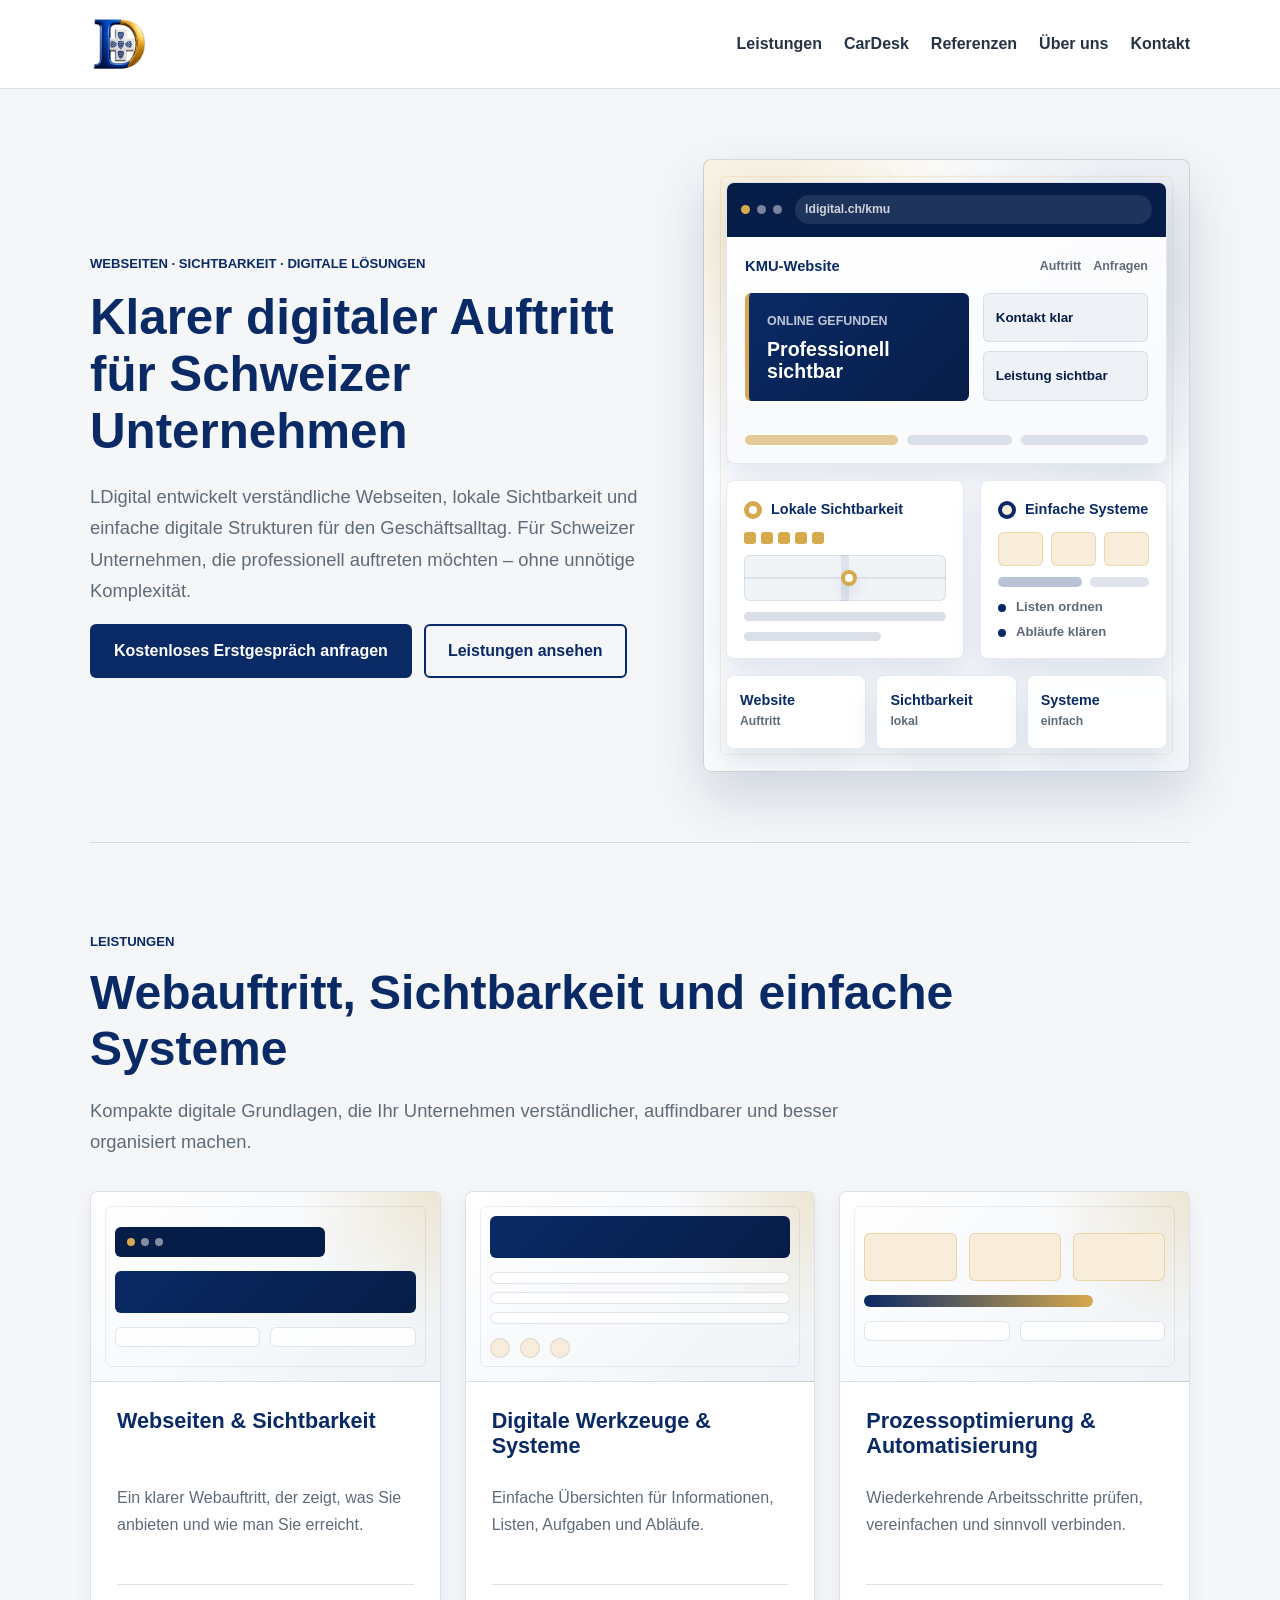
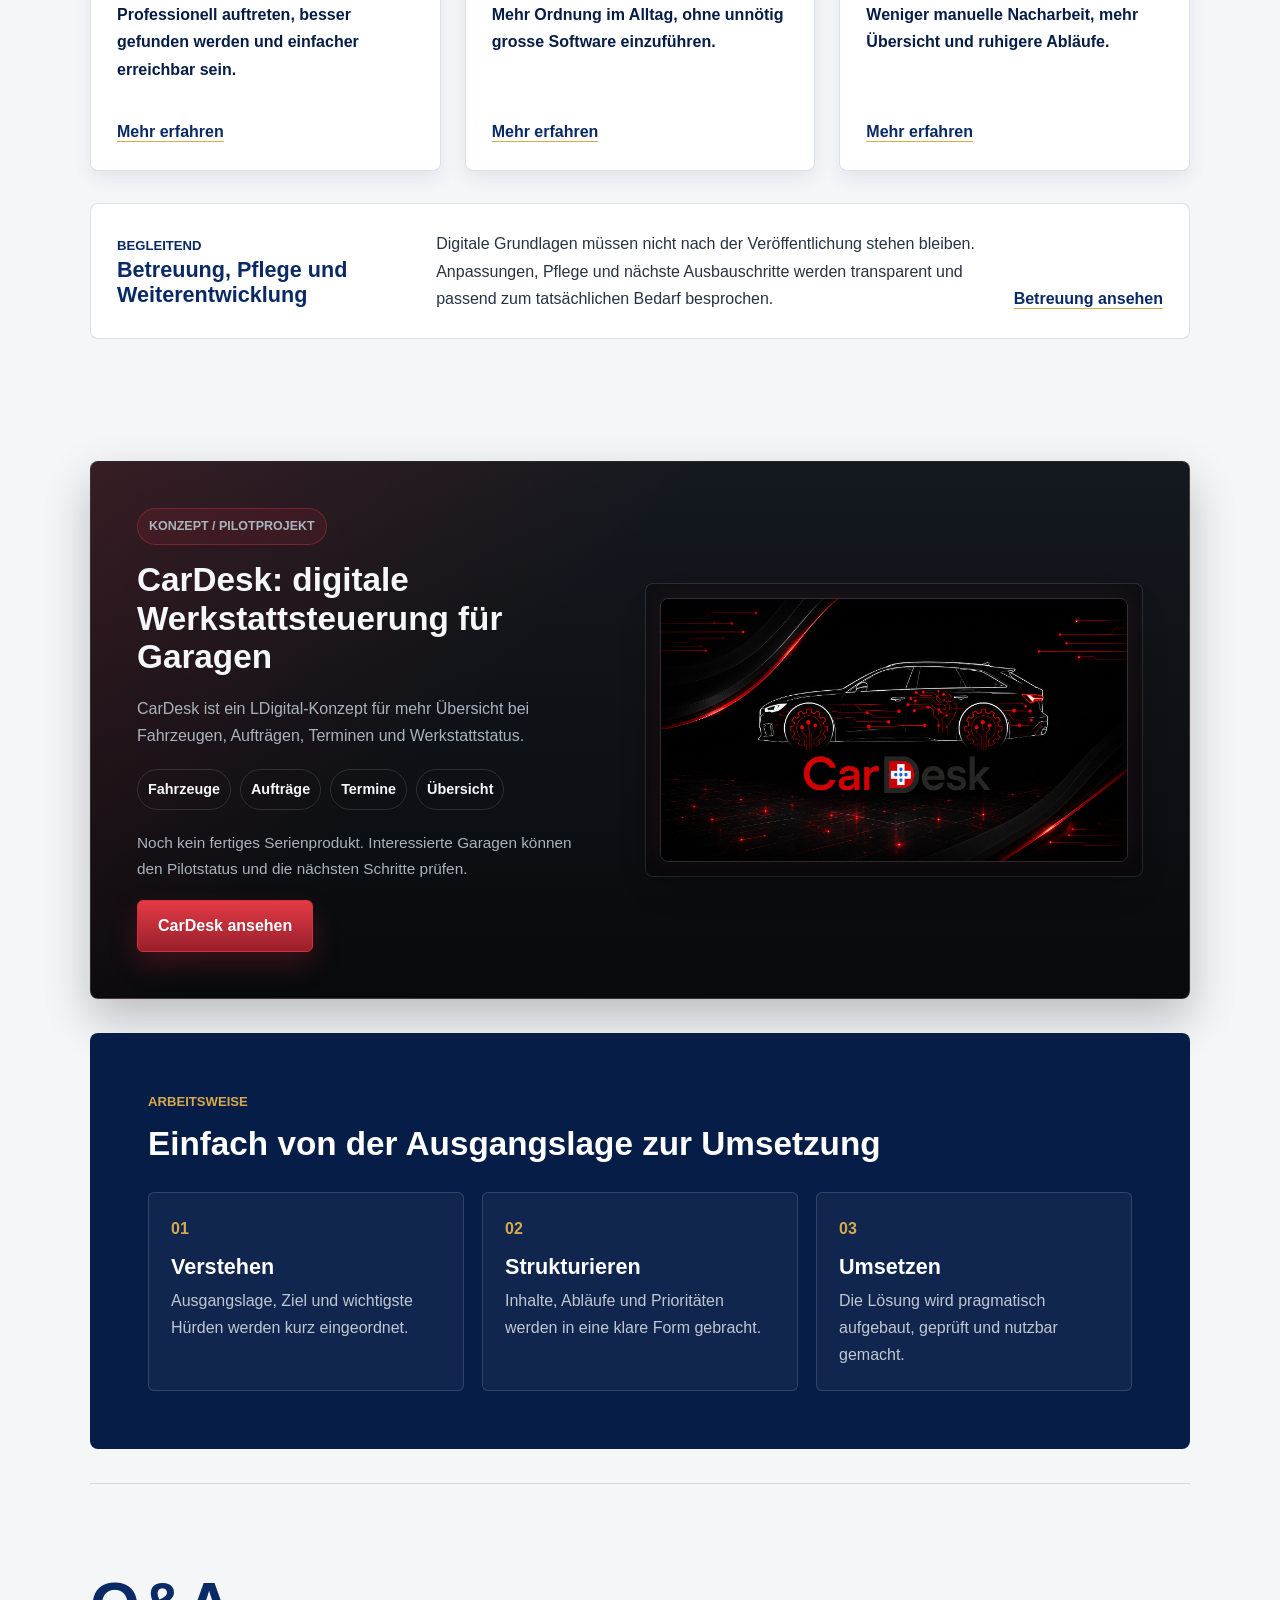
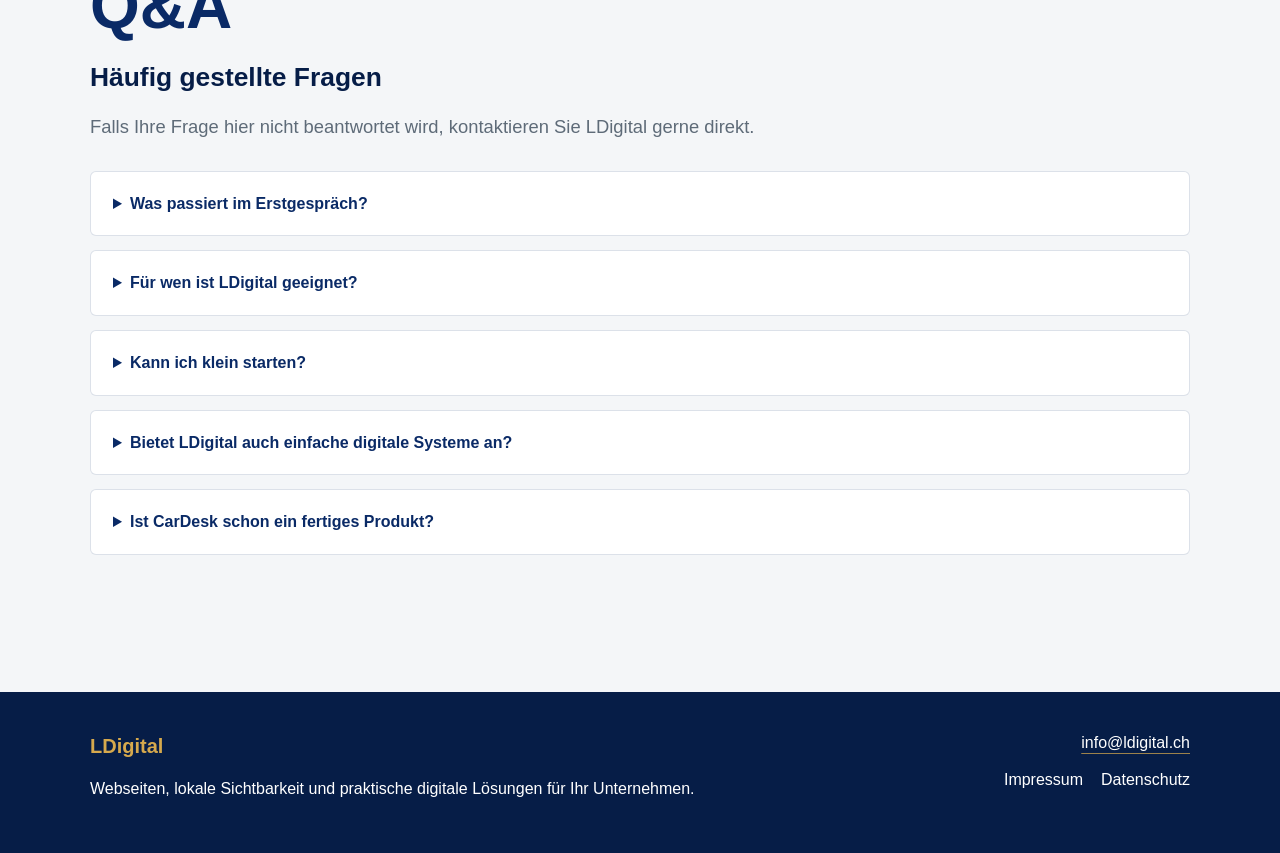
==== commit 35a46462: "Referenzen-Seite geschärft" ====
--- a/index.html
+++ b/index.html
@@ -30,7 +30,7 @@
             <nav class="main-nav" aria-label="Hauptnavigation">
                 <a href="leistungen.html">Leistungen</a>
                 <a href="cardesk.html">CarDesk</a>
-                <a href="projekte.html">Projekte</a>
+                <a href="projekte.html">Referenzen</a>
                 <a href="ueber-uns.html">Über uns</a>
                 <a href="kontakt.html">Kontakt</a>
             </nav>
--- a/css/styles.css
+++ b/css/styles.css
@@ -1862,6 +1862,10 @@
     align-items: stretch;
 }
 
+.project-cards-grid--single {
+    grid-template-columns: minmax(0, 1fr);
+}
+
 .project-overview-card {
     display: grid;
     gap: 22px;
@@ -1890,13 +1894,223 @@
     font-size: 1.08rem;
 }
 
+.project-detail-block h4,
+.project-feature-card__side h4 {
+    margin: 0 0 8px;
+    color: var(--color-primary);
+    font-size: 1.08rem;
+    line-height: 1.2;
+}
+
 .project-detail-block p,
 .project-tag-list {
     margin-bottom: 0;
 }
 
+.project-feature-card {
+    display: grid;
+    grid-template-columns: minmax(0, 1.25fr) minmax(260px, 0.75fr);
+    gap: clamp(28px, 5vw, 54px);
+    align-items: start;
+}
+
+.project-feature-card__main,
+.project-feature-card__side {
+    display: grid;
+    gap: 22px;
+}
+
+.project-feature-card__main > p {
+    max-width: 760px;
+    margin-bottom: 0;
+    color: var(--color-muted);
+}
+
+.project-feature-card__main h3,
+.project-overview-card h3 {
+    margin-bottom: 0;
+    color: var(--color-primary);
+    font-size: clamp(1.55rem, 3vw, 2rem);
+}
+
+.project-feature-card__side {
+    padding-left: clamp(24px, 4vw, 34px);
+    border-left: 1px solid var(--color-border);
+}
+
+.project-side-label {
+    margin-bottom: 8px;
+    color: var(--color-muted);
+    font-size: 0.82rem;
+    font-weight: 800;
+    letter-spacing: 0;
+    text-transform: uppercase;
+}
+
 .project-tag-list li {
     background: var(--color-surface-muted);
+}
+
+.project-card-action {
+    margin-top: 4px;
+}
+
+.cardesk-project-teaser {
+    --cardesk-project-bg: #080a0d;
+    --cardesk-project-panel: #14191f;
+    --cardesk-project-panel-strong: #1a2027;
+    --cardesk-project-red: #d62f3b;
+    --cardesk-project-red-dark: #991f2a;
+    --cardesk-project-text: #f5f7fa;
+    --cardesk-project-muted: #aab3bd;
+    --cardesk-project-soft: #d8dde3;
+    --cardesk-project-line: rgba(255, 255, 255, 0.13);
+    --cardesk-project-line-strong: rgba(214, 47, 59, 0.34);
+    position: relative;
+    display: grid;
+    gap: 28px;
+    margin-top: 30px;
+    padding: clamp(28px, 5vw, 46px);
+    overflow: hidden;
+    border: 1px solid var(--cardesk-project-line);
+    border-radius: var(--radius-md);
+    background:
+        linear-gradient(135deg, rgba(214, 47, 59, 0.18), transparent 38%),
+        linear-gradient(180deg, rgba(255, 255, 255, 0.075), rgba(255, 255, 255, 0.035)),
+        var(--cardesk-project-panel);
+    box-shadow: 0 22px 52px rgba(8, 10, 13, 0.22);
+    color: var(--cardesk-project-text);
+}
+
+.cardesk-project-teaser::before {
+    position: absolute;
+    top: 0;
+    right: 0;
+    left: 0;
+    height: 1px;
+    background: linear-gradient(90deg, transparent, rgba(214, 47, 59, 0.62), transparent);
+    content: "";
+}
+
+.cardesk-project-teaser__header {
+    display: flex;
+    flex-wrap: wrap;
+    gap: 12px;
+    align-items: center;
+    justify-content: space-between;
+}
+
+.cardesk-project-kicker,
+.cardesk-project-status {
+    display: inline-flex;
+    width: fit-content;
+    color: var(--cardesk-project-red);
+    font-size: 0.78rem;
+    font-weight: 900;
+    letter-spacing: 0;
+    text-transform: uppercase;
+}
+
+.cardesk-project-status {
+    padding: 7px 11px;
+    border: 1px solid rgba(214, 47, 59, 0.42);
+    border-radius: 999px;
+    background: rgba(214, 47, 59, 0.12);
+    color: #ffb8be;
+}
+
+.cardesk-project-teaser__body {
+    display: grid;
+    grid-template-columns: minmax(0, 0.78fr) minmax(320px, 1.22fr);
+    gap: clamp(28px, 5vw, 56px);
+    align-items: start;
+}
+
+.cardesk-project-copy {
+    display: grid;
+    gap: 18px;
+}
+
+.cardesk-project-copy h3 {
+    margin-bottom: 0;
+    color: var(--cardesk-project-text);
+    font-size: clamp(2rem, 4vw, 2.75rem);
+}
+
+.cardesk-project-copy p,
+.cardesk-project-panel p {
+    margin-bottom: 0;
+    color: var(--cardesk-project-muted);
+}
+
+.cardesk-project-grid {
+    display: grid;
+    grid-template-columns: repeat(2, minmax(0, 1fr));
+    gap: 18px;
+}
+
+.cardesk-project-panel {
+    padding: 22px;
+    border: 1px solid var(--cardesk-project-line);
+    border-top: 2px solid var(--cardesk-project-line-strong);
+    border-radius: var(--radius-sm);
+    background: rgba(255, 255, 255, 0.045);
+}
+
+.cardesk-project-panel h4 {
+    margin-bottom: 12px;
+    color: var(--cardesk-project-text);
+}
+
+.cardesk-project-list {
+    display: grid;
+    gap: 10px;
+    margin: 0;
+    padding-left: 0;
+    list-style: none;
+}
+
+.cardesk-project-list li {
+    position: relative;
+    margin-bottom: 0;
+    padding-left: 22px;
+    color: var(--cardesk-project-soft);
+}
+
+.cardesk-project-list li::before {
+    position: absolute;
+    top: 0.72em;
+    left: 0;
+    width: 8px;
+    height: 8px;
+    border: 2px solid var(--cardesk-project-red);
+    border-radius: 999px;
+    content: "";
+    transform: translateY(-50%);
+}
+
+.cardesk-project-cta {
+    display: inline-flex;
+    align-items: center;
+    justify-content: center;
+    width: fit-content;
+    min-height: 48px;
+    padding: 12px 20px;
+    border: 1px solid var(--cardesk-project-red);
+    border-radius: var(--radius-sm);
+    background: linear-gradient(180deg, #e33a46, var(--cardesk-project-red-dark));
+    color: white;
+    font-weight: 850;
+    text-align: center;
+    text-decoration: none;
+    box-shadow: 0 12px 28px rgba(214, 47, 59, 0.24);
+    transition: transform 0.2s ease, box-shadow 0.2s ease;
+}
+
+.cardesk-project-cta:hover,
+.cardesk-project-cta:focus-visible {
+    color: white;
+    transform: translateY(-2px);
 }
 
 .status-badge {
@@ -2608,9 +2822,18 @@
     .callout--split,
     .cta-section--split,
     .contact-path,
+    .cardesk-project-teaser__body,
+    .project-feature-card,
     .process-section-grid,
     .cardesk-teaser {
         grid-template-columns: 1fr;
+    }
+
+    .project-feature-card__side {
+        padding-top: 24px;
+        padding-left: 0;
+        border-top: 1px solid var(--color-border);
+        border-left: 0;
     }
 
     .service-cards {
@@ -2709,6 +2932,7 @@
 
     .service-cards,
     .contact-grid,
+    .cardesk-project-grid,
     .project-cards-grid,
     .project-detail-grid,
     .project-grid,
@@ -2846,9 +3070,19 @@
     .cta-section,
     .contact-path,
     .brand-story,
+    .cardesk-project-teaser,
     .project-card,
     .project-hero-panel {
         padding: 24px 20px;
+    }
+
+    .cardesk-project-teaser__header {
+        align-items: flex-start;
+        flex-direction: column;
+    }
+
+    .cardesk-project-cta {
+        width: 100%;
     }
 
     .project-hero-panel__row {
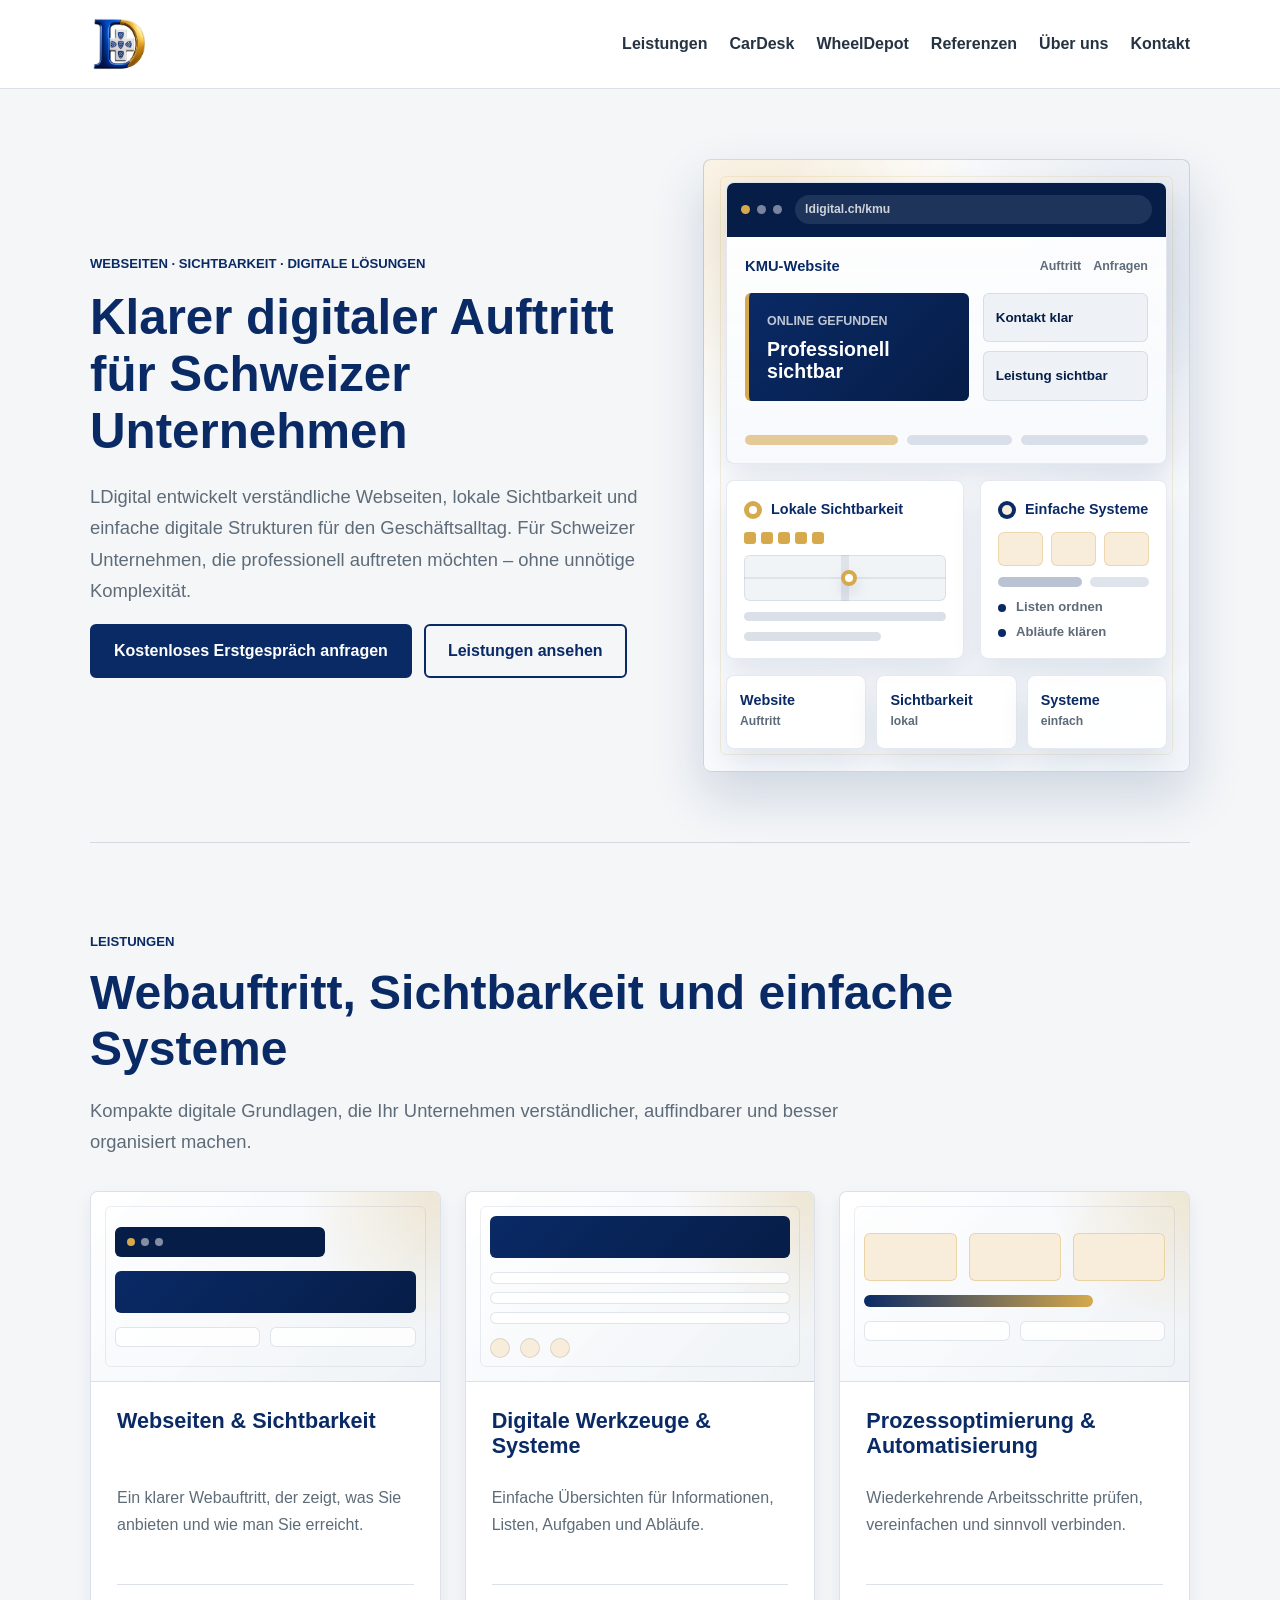
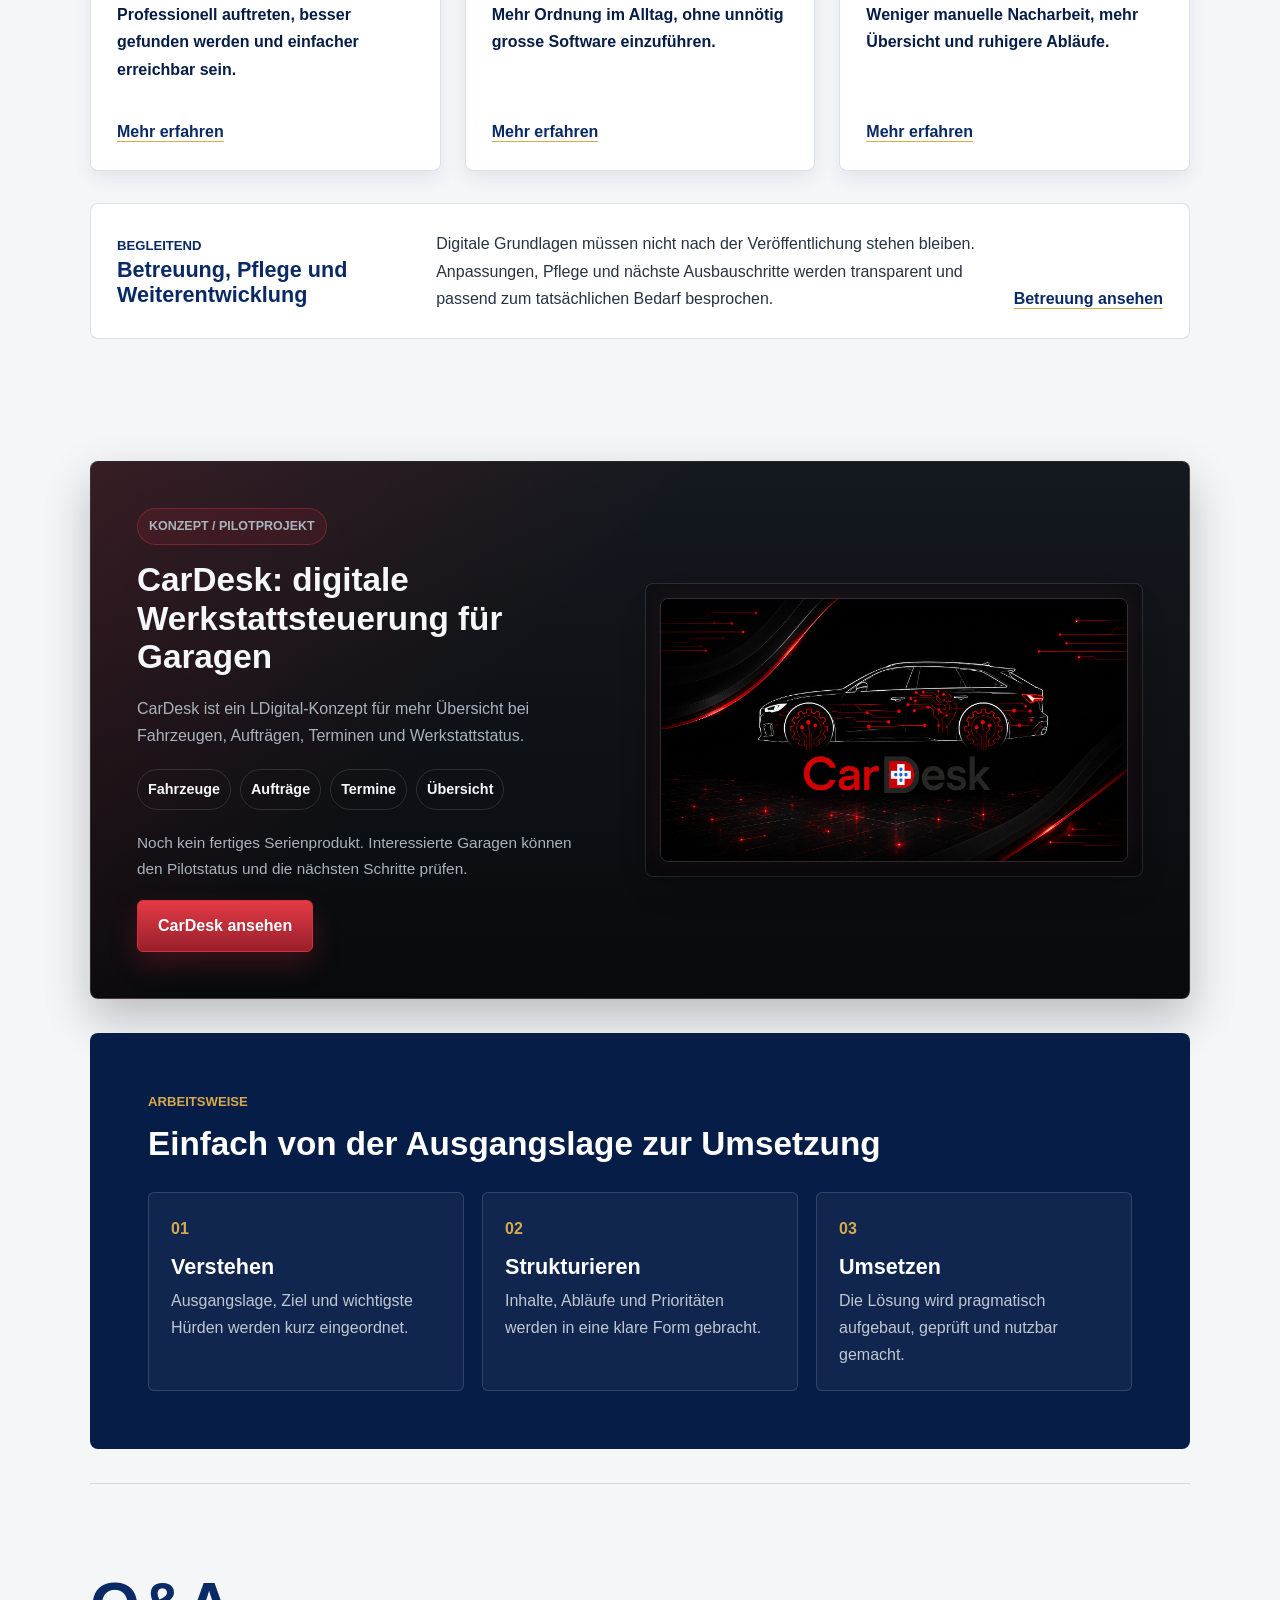
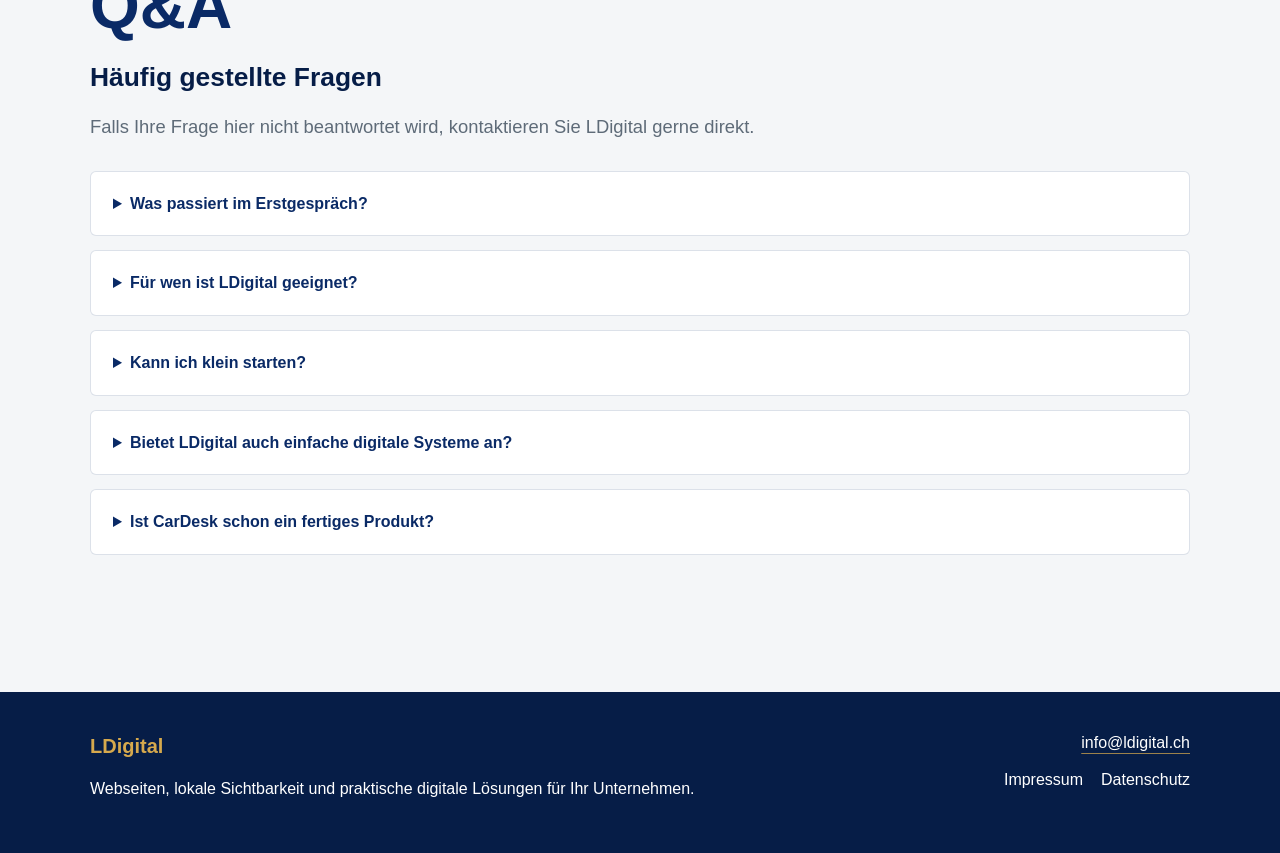
==== commit 83f0eb55: "Erstellt WheelDepot-Unterseite und CarDesk-Verknüpfung" ====
--- a/index.html
+++ b/index.html
@@ -30,6 +30,7 @@
             <nav class="main-nav" aria-label="Hauptnavigation">
                 <a href="leistungen.html">Leistungen</a>
                 <a href="cardesk.html">CarDesk</a>
+                <a href="wheeldepot.html">WheelDepot</a>
                 <a href="projekte.html">Referenzen</a>
                 <a href="ueber-uns.html">Über uns</a>
                 <a href="kontakt.html">Kontakt</a>
--- a/css/styles.css
+++ b/css/styles.css
@@ -2757,6 +2757,248 @@
     margin-bottom: 24px;
 }
 
+.wheeldepot-page {
+    background:
+        linear-gradient(180deg, rgba(214, 169, 77, 0.1), transparent 360px),
+        var(--color-background);
+}
+
+.wheeldepot-hero {
+    padding-block: clamp(56px, 8vw, 92px);
+    background:
+        linear-gradient(135deg, rgba(10, 42, 102, 0.1), rgba(214, 169, 77, 0.1)),
+        var(--color-surface);
+}
+
+.wheeldepot-hero__grid {
+    display: grid;
+    grid-template-columns: minmax(0, 1.05fr) minmax(300px, 0.72fr);
+    gap: clamp(32px, 6vw, 70px);
+    align-items: center;
+}
+
+.wheeldepot-hero__copy {
+    max-width: 780px;
+}
+
+.wheeldepot-lead {
+    max-width: 760px;
+    color: var(--color-muted);
+    font-size: 1.18rem;
+}
+
+.wheeldepot-tags {
+    display: flex;
+    flex-wrap: wrap;
+    gap: 10px;
+    margin: 24px 0 0;
+    padding: 0;
+    list-style: none;
+}
+
+.wheeldepot-tags li {
+    margin: 0;
+    padding: 7px 11px;
+    border: 1px solid var(--color-border);
+    border-radius: 999px;
+    background: rgba(255, 255, 255, 0.72);
+    color: var(--color-primary);
+    font-size: 0.88rem;
+    font-weight: 800;
+}
+
+.wheeldepot-visual {
+    display: grid;
+    gap: 18px;
+    min-height: 360px;
+    padding: clamp(22px, 4vw, 34px);
+    border: 1px solid var(--color-border);
+    border-radius: var(--radius-md);
+    background:
+        linear-gradient(145deg, rgba(10, 42, 102, 0.1), transparent 48%),
+        var(--color-surface);
+    box-shadow: var(--shadow-md);
+}
+
+.wheeldepot-visual__rack {
+    display: grid;
+    grid-template-columns: repeat(3, minmax(0, 1fr));
+    gap: 10px;
+}
+
+.wheeldepot-visual__rack span,
+.wheeldepot-visual__status {
+    border: 1px solid var(--color-border);
+    border-radius: var(--radius-sm);
+    background: var(--color-surface-muted);
+}
+
+.wheeldepot-visual__rack span {
+    min-height: 74px;
+    padding: 14px 10px;
+    color: var(--color-primary);
+    font-weight: 850;
+    text-align: center;
+}
+
+.wheeldepot-visual__wheels {
+    display: grid;
+    grid-template-columns: repeat(2, minmax(80px, 1fr));
+    gap: 16px;
+    align-items: center;
+    justify-items: center;
+    padding: 12px;
+}
+
+.wheeldepot-visual__wheels i {
+    display: block;
+    width: min(112px, 25vw);
+    aspect-ratio: 1;
+    border: 14px solid var(--color-primary-dark);
+    border-radius: 999px;
+    background:
+        radial-gradient(circle, var(--color-gold) 0 14%, transparent 15%),
+        radial-gradient(circle, transparent 0 38%, rgba(10, 42, 102, 0.16) 39% 48%, transparent 49%);
+    box-shadow: inset 0 0 0 8px rgba(255, 255, 255, 0.46), 0 10px 18px rgba(10, 42, 102, 0.12);
+}
+
+.wheeldepot-visual__status {
+    display: grid;
+    gap: 4px;
+    padding: 16px;
+}
+
+.wheeldepot-visual__status strong {
+    color: var(--color-primary);
+    font-size: 1.35rem;
+}
+
+.wheeldepot-visual__status small {
+    color: var(--color-muted);
+    font-weight: 750;
+}
+
+.wheeldepot-card-grid {
+    display: grid;
+    grid-template-columns: repeat(3, minmax(0, 1fr));
+    gap: 20px;
+}
+
+.wheeldepot-offer,
+.wheeldepot-garage {
+    min-width: 0;
+}
+
+.wheeldepot-offer {
+    display: grid;
+    grid-template-columns: minmax(240px, 0.72fr) minmax(0, 1.28fr);
+    gap: clamp(28px, 5vw, 52px);
+}
+
+.wheeldepot-price-grid {
+    display: grid;
+    grid-template-columns: repeat(2, minmax(0, 1fr));
+    gap: 14px;
+    margin-top: 24px;
+}
+
+.wheeldepot-price-grid article {
+    padding: 18px;
+    border: 1px solid var(--color-border);
+    border-left: 4px solid var(--color-gold);
+    border-radius: var(--radius-sm);
+    background: var(--color-surface-muted);
+}
+
+.wheeldepot-price-grid span,
+.wheeldepot-price-grid strong {
+    display: block;
+}
+
+.wheeldepot-price-grid span {
+    color: var(--color-muted);
+    font-weight: 800;
+}
+
+.wheeldepot-price-grid strong {
+    color: var(--color-primary);
+    font-size: clamp(1.7rem, 4vw, 2.25rem);
+    line-height: 1.1;
+}
+
+.wheeldepot-offer__lists {
+    display: grid;
+    grid-template-columns: repeat(2, minmax(0, 1fr));
+    gap: 20px;
+}
+
+.wheeldepot-offer__lists article {
+    padding: 22px;
+    border: 1px solid var(--color-border);
+    border-radius: var(--radius-sm);
+    background: var(--color-surface-muted);
+}
+
+.wheeldepot-offer__lists ul {
+    margin-bottom: 0;
+}
+
+.wheeldepot-note {
+    grid-column: 1 / -1;
+    max-width: 940px;
+    margin-bottom: 0;
+    padding: 18px 20px;
+    border-left: 4px solid var(--color-gold);
+    background: var(--color-gold-light);
+    color: var(--color-primary-dark);
+    font-weight: 750;
+}
+
+.wheeldepot-steps {
+    grid-template-columns: repeat(auto-fit, minmax(170px, 1fr));
+}
+
+.wheeldepot-garage {
+    display: grid;
+    gap: 26px;
+}
+
+.wheeldepot-garage > p {
+    max-width: 900px;
+    margin-bottom: 0;
+    color: var(--color-muted);
+}
+
+.wheeldepot-faq {
+    display: grid;
+    gap: 12px;
+}
+
+.wheeldepot-faq details {
+    border: 1px solid var(--color-border);
+    border-radius: var(--radius-sm);
+    background: var(--color-surface);
+    box-shadow: var(--shadow-sm);
+}
+
+.wheeldepot-faq summary {
+    cursor: pointer;
+    padding: 18px 20px;
+    color: var(--color-primary);
+    font-weight: 850;
+}
+
+.wheeldepot-faq details[open] summary {
+    border-bottom: 1px solid var(--color-border);
+}
+
+.wheeldepot-faq p {
+    max-width: 860px;
+    margin: 0;
+    padding: 18px 20px 20px;
+    color: var(--color-muted);
+}
+
 .legal-content {
     max-width: 850px;
 }
@@ -2860,7 +3102,9 @@
 
     .cardesk-hero__grid,
     .cardesk-solution-grid,
-    .cardesk-pilot__grid {
+    .cardesk-pilot__grid,
+    .wheeldepot-hero__grid,
+    .wheeldepot-offer {
         grid-template-columns: 1fr;
     }
 
@@ -2937,6 +3181,8 @@
     .project-detail-grid,
     .project-grid,
     .support-grid,
+    .wheeldepot-card-grid,
+    .wheeldepot-offer__lists,
     .about-founder,
     .about-workstyle,
     .about-audience,
@@ -3076,6 +3322,11 @@
         padding: 24px 20px;
     }
 
+    .wheeldepot-price-grid,
+    .wheeldepot-visual__rack {
+        grid-template-columns: 1fr;
+    }
+
     .cardesk-project-teaser__header {
         align-items: flex-start;
         flex-direction: column;
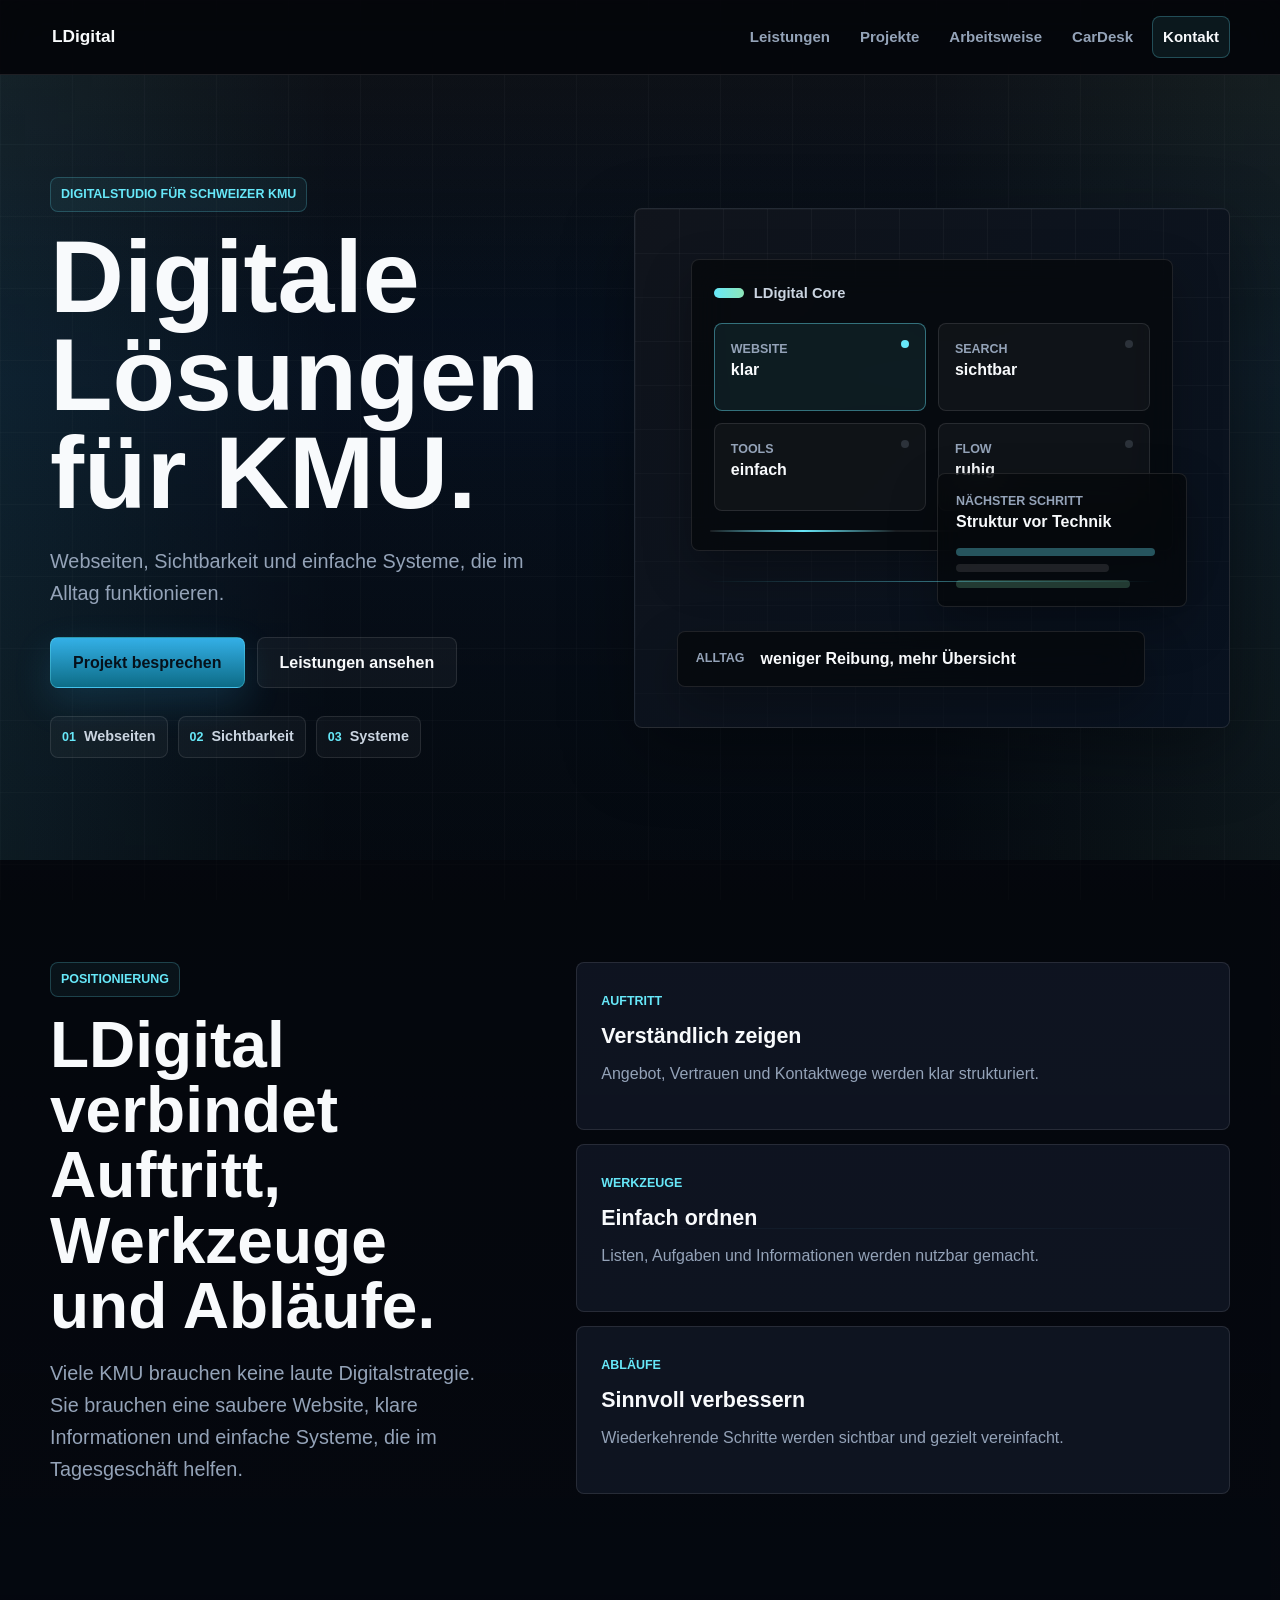
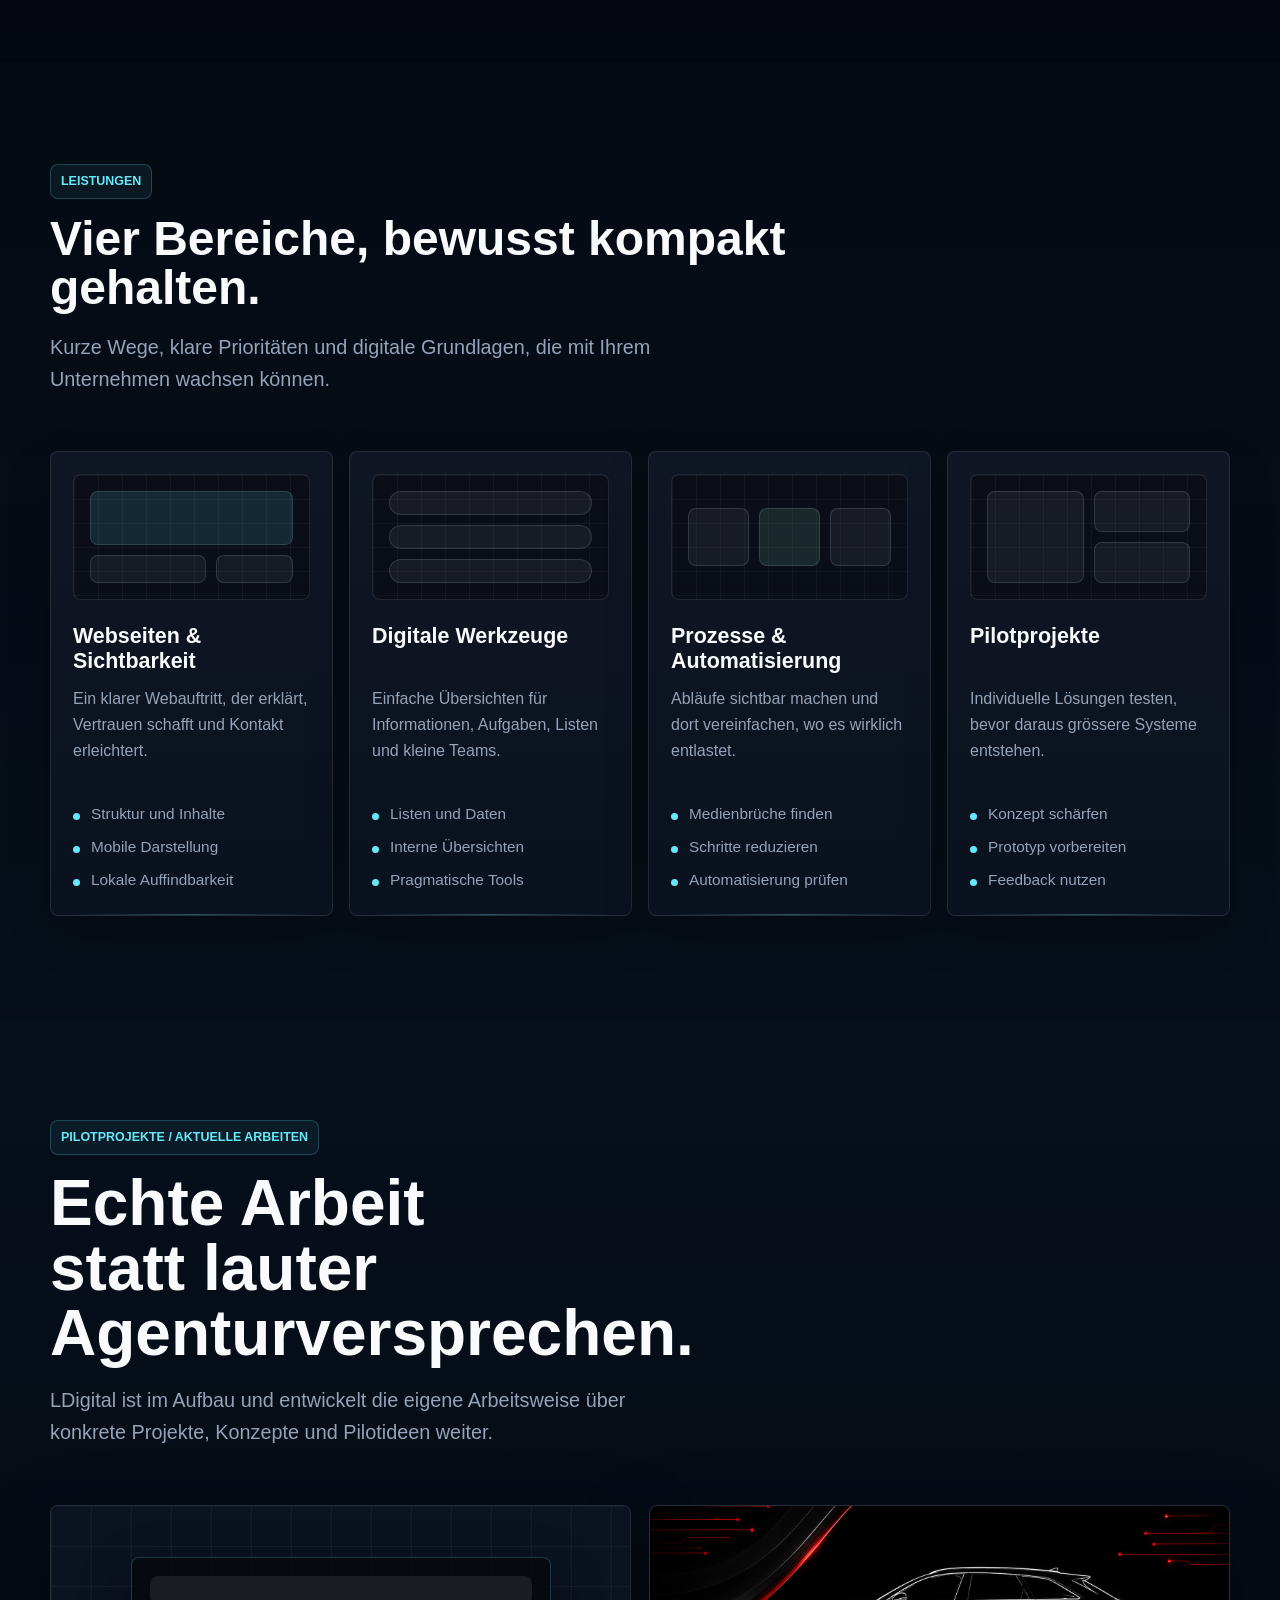
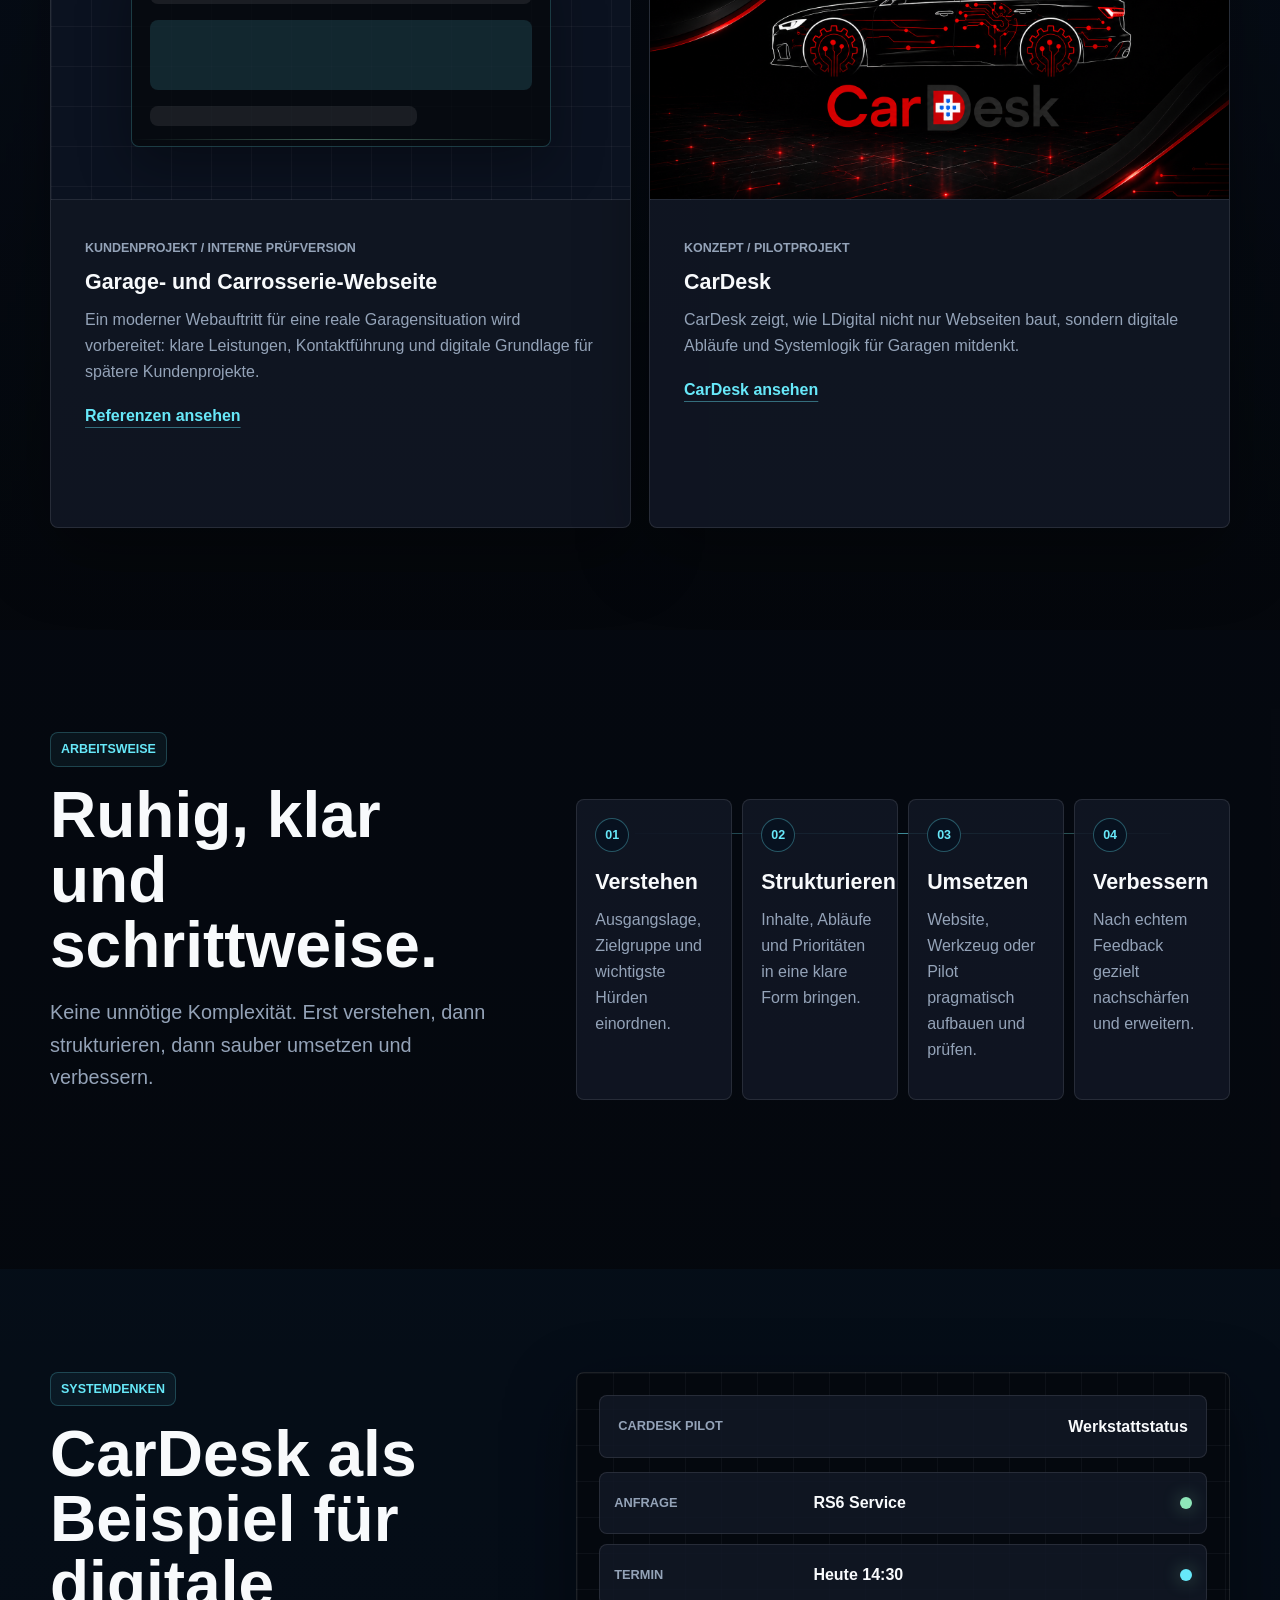
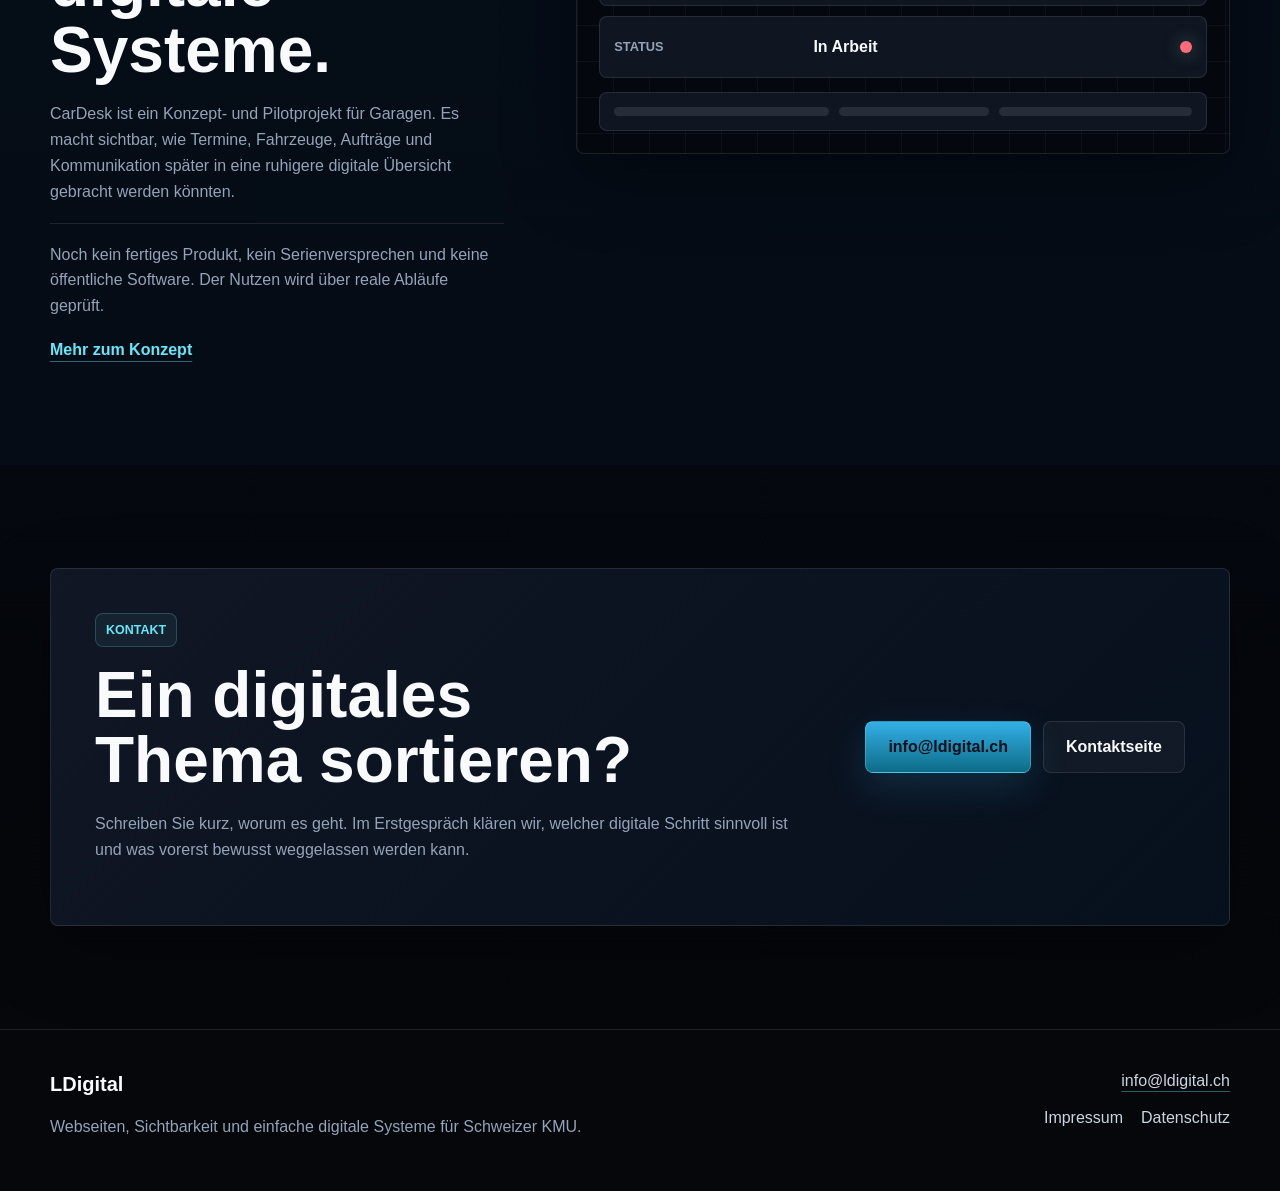
==== commit 07c23dcf: "Startseite" ====
--- a/index.html
+++ b/index.html
@@ -1,24 +1,24 @@
 <!DOCTYPE html>
-<html lang="de">
+<html lang="de-CH">
 
 <head>
     <meta charset="UTF-8">
     <meta name="viewport" content="width=device-width, initial-scale=1.0">
-    <title>Webseiten und digitale Lösungen für Schweizer KMU | LDigital</title>
-    <meta name="description" content="LDigital entwickelt verständliche Webseiten, lokale Sichtbarkeit und praktische digitale Lösungen für KMU und lokale Unternehmen in der Schweiz.">
+    <title>Digitale Lösungen für Schweizer KMU | LDigital</title>
+    <meta name="description" content="LDigital entwickelt Webseiten, Sichtbarkeit und einfache digitale Systeme für Schweizer KMU, die im Alltag funktionieren.">
     <meta property="og:type" content="website">
     <meta property="og:locale" content="de_CH">
-    <meta property="og:title" content="Webseiten und digitale Lösungen für Schweizer KMU | LDigital">
-    <meta property="og:description" content="Verständliche Webseiten, lokale Sichtbarkeit und praktische digitale Lösungen für KMU und lokale Unternehmen in der Schweiz.">
+    <meta property="og:title" content="Digitale Lösungen für Schweizer KMU | LDigital">
+    <meta property="og:description" content="Webseiten, Sichtbarkeit und einfache Systeme, die im Alltag funktionieren.">
     <meta property="og:url" content="https://ldigital.ch/">
     <meta property="og:image" content="https://ldigital.ch/Logo/ldigital-social-preview.png">
-    <meta property="og:image:alt" content="LDigital – digitale Lösungen für Unternehmen in der Schweiz">
+    <meta property="og:image:alt" content="LDigital - digitale Lösungen für Unternehmen in der Schweiz">
     <link rel="canonical" href="https://ldigital.ch/">
     <link rel="icon" type="image/png" href="Logo/favicon.png">
     <link rel="stylesheet" href="css/styles.css">
 </head>
 
-<body>
+<body class="home-page">
     <a class="skip-link" href="#main-content">Direkt zum Inhalt</a>
 
     <header>
@@ -28,268 +28,297 @@
             </a>
 
             <nav class="main-nav" aria-label="Hauptnavigation">
-                <a href="leistungen.html">Leistungen</a>
-                <a href="cardesk.html">CarDesk</a>
-                <a href="wheeldepot.html">WheelDepot</a>
-                <a href="projekte.html">Referenzen</a>
-                <a href="ueber-uns.html">Über uns</a>
-                <a href="kontakt.html">Kontakt</a>
+                <a href="#leistungen">Leistungen</a>
+                <a href="#projekte">Projekte</a>
+                <a href="#arbeitsweise">Arbeitsweise</a>
+                <a href="#cardesk">CarDesk</a>
+                <a href="kontakt.html" class="nav-cta">Kontakt</a>
             </nav>
         </div>
     </header>
 
-    <main id="main-content" class="site-container">
-
-        <section class="hero hero-layout">
-            <div class="hero-copy">
-                <p class="eyebrow">Webseiten · Sichtbarkeit · digitale Lösungen</p>
-                <h1>Klarer digitaler Auftritt für Schweizer Unternehmen</h1>
-                <p>LDigital entwickelt verständliche Webseiten, lokale Sichtbarkeit und einfache digitale Strukturen für den Geschäftsalltag. Für Schweizer Unternehmen, die professionell auftreten möchten – ohne unnötige Komplexität.</p>
-                <div class="button-group">
-                    <a href="kontakt.html" class="button">Kostenloses Erstgespräch anfragen</a>
-                    <a href="leistungen.html" class="button button-secondary">Leistungen ansehen</a>
-                </div>
-            </div>
-            <div class="hero-mockup" role="img" aria-label="LDigital-Mockup mit KMU-Website, lokaler Sichtbarkeit, Prozesskarte und einfachen Systemen">
-                <div class="mockup-browser">
-                    <div class="mockup-browser__bar" aria-hidden="true">
+    <main id="main-content" class="home-v3">
+        <section class="hero hero-v3">
+            <div class="site-container hero-v3__grid">
+                <div class="hero-copy">
+                    <p class="eyebrow">Digitalstudio für Schweizer KMU</p>
+                    <h1>Digitale Lösungen für KMU.</h1>
+                    <p>Webseiten, Sichtbarkeit und einfache Systeme, die im Alltag funktionieren.</p>
+                    <div class="button-group">
+                        <a href="kontakt.html" class="button">Projekt besprechen</a>
+                        <a href="#leistungen" class="button button-secondary">Leistungen ansehen</a>
+                    </div>
+                    <ul class="hero-proof" aria-label="LDigital Schwerpunkte">
+                        <li><span>01</span>Webseiten</li>
+                        <li><span>02</span>Sichtbarkeit</li>
+                        <li><span>03</span>Systeme</li>
+                    </ul>
+                </div>
+
+                <div class="hero-system" role="img" aria-label="Technisches LDigital-Visual mit verbundenen Modulen für Website, Sichtbarkeit, Systeme und Prozesse">
+                    <div class="hero-system__grid" aria-hidden="true"></div>
+                    <div class="hero-system__panel hero-system__panel--main">
+                        <div class="panel-topline">
+                            <span></span>
+                            <strong>LDigital Core</strong>
+                        </div>
+                        <div class="system-map">
+                            <div class="system-node system-node--active">
+                                <small>Website</small>
+                                <strong>klar</strong>
+                            </div>
+                            <div class="system-node">
+                                <small>Search</small>
+                                <strong>sichtbar</strong>
+                            </div>
+                            <div class="system-node">
+                                <small>Tools</small>
+                                <strong>einfach</strong>
+                            </div>
+                            <div class="system-node">
+                                <small>Flow</small>
+                                <strong>ruhig</strong>
+                            </div>
+                        </div>
+                        <div class="system-pulse" aria-hidden="true"></div>
+                    </div>
+                    <div class="hero-system__panel hero-system__panel--side">
+                        <span class="metric-label">Nächster Schritt</span>
+                        <strong>Struktur vor Technik</strong>
+                        <div class="metric-bars" aria-hidden="true">
+                            <span></span>
+                            <span></span>
+                            <span></span>
+                        </div>
+                    </div>
+                    <div class="hero-system__panel hero-system__panel--bottom">
+                        <span>Alltag</span>
+                        <strong>weniger Reibung, mehr Übersicht</strong>
+                    </div>
+                </div>
+            </div>
+        </section>
+
+        <section class="home-section positioning-section">
+            <div class="site-container positioning-grid">
+                <div class="section-heading">
+                    <p class="eyebrow">Positionierung</p>
+                    <h2>LDigital verbindet Auftritt, Werkzeuge und Abläufe.</h2>
+                    <p class="section-intro">Viele KMU brauchen keine laute Digitalstrategie. Sie brauchen eine saubere Website, klare Informationen und einfache Systeme, die im Tagesgeschäft helfen.</p>
+                </div>
+                <div class="position-modules" aria-label="LDigital Verbindungslogik">
+                    <article>
+                        <span>Auftritt</span>
+                        <h3>Verständlich zeigen</h3>
+                        <p>Angebot, Vertrauen und Kontaktwege werden klar strukturiert.</p>
+                    </article>
+                    <article>
+                        <span>Werkzeuge</span>
+                        <h3>Einfach ordnen</h3>
+                        <p>Listen, Aufgaben und Informationen werden nutzbar gemacht.</p>
+                    </article>
+                    <article>
+                        <span>Abläufe</span>
+                        <h3>Sinnvoll verbessern</h3>
+                        <p>Wiederkehrende Schritte werden sichtbar und gezielt vereinfacht.</p>
+                    </article>
+                </div>
+            </div>
+        </section>
+
+        <section id="leistungen" class="home-section services-section">
+            <div class="site-container">
+                <div class="section-heading section-heading--wide">
+                    <p class="eyebrow">Leistungen</p>
+                    <h2>Vier Bereiche, bewusst kompakt gehalten.</h2>
+                    <p class="section-intro">Kurze Wege, klare Prioritäten und digitale Grundlagen, die mit Ihrem Unternehmen wachsen können.</p>
+                </div>
+
+                <div class="v3-service-grid">
+                    <article class="v3-service-card">
+                        <div class="v3-card-visual v3-card-visual--browser" aria-hidden="true">
+                            <span></span>
+                            <span></span>
+                            <span></span>
+                        </div>
+                        <h3>Webseiten &amp; Sichtbarkeit</h3>
+                        <p>Ein klarer Webauftritt, der erklärt, Vertrauen schafft und Kontakt erleichtert.</p>
+                        <ul>
+                            <li>Struktur und Inhalte</li>
+                            <li>Mobile Darstellung</li>
+                            <li>Lokale Auffindbarkeit</li>
+                        </ul>
+                    </article>
+
+                    <article class="v3-service-card">
+                        <div class="v3-card-visual v3-card-visual--tools" aria-hidden="true">
+                            <span></span>
+                            <span></span>
+                            <span></span>
+                        </div>
+                        <h3>Digitale Werkzeuge</h3>
+                        <p>Einfache Übersichten für Informationen, Aufgaben, Listen und kleine Teams.</p>
+                        <ul>
+                            <li>Listen und Daten</li>
+                            <li>Interne Übersichten</li>
+                            <li>Pragmatische Tools</li>
+                        </ul>
+                    </article>
+
+                    <article class="v3-service-card">
+                        <div class="v3-card-visual v3-card-visual--flow" aria-hidden="true">
+                            <span></span>
+                            <span></span>
+                            <span></span>
+                        </div>
+                        <h3>Prozesse &amp; Automatisierung</h3>
+                        <p>Abläufe sichtbar machen und dort vereinfachen, wo es wirklich entlastet.</p>
+                        <ul>
+                            <li>Medienbrüche finden</li>
+                            <li>Schritte reduzieren</li>
+                            <li>Automatisierung prüfen</li>
+                        </ul>
+                    </article>
+
+                    <article class="v3-service-card">
+                        <div class="v3-card-visual v3-card-visual--pilot" aria-hidden="true">
+                            <span></span>
+                            <span></span>
+                            <span></span>
+                        </div>
+                        <h3>Pilotprojekte</h3>
+                        <p>Individuelle Lösungen testen, bevor daraus grössere Systeme entstehen.</p>
+                        <ul>
+                            <li>Konzept schärfen</li>
+                            <li>Prototyp vorbereiten</li>
+                            <li>Feedback nutzen</li>
+                        </ul>
+                    </article>
+                </div>
+            </div>
+        </section>
+
+        <section id="projekte" class="home-section projects-section">
+            <div class="site-container">
+                <div class="section-heading section-heading--wide">
+                    <p class="eyebrow">Pilotprojekte / aktuelle Arbeiten</p>
+                    <h2>Echte Arbeit statt lauter Agenturversprechen.</h2>
+                    <p class="section-intro">LDigital ist im Aufbau und entwickelt die eigene Arbeitsweise über konkrete Projekte, Konzepte und Pilotideen weiter.</p>
+                </div>
+
+                <div class="showcase-grid">
+                    <article class="showcase-card">
+                        <div class="garage-visual" role="img" aria-label="Abstraktes Website- und Garagenprojekt-Visual">
+                            <div class="garage-visual__screen">
+                                <span></span>
+                                <strong></strong>
+                                <i></i>
+                            </div>
+                            <div class="garage-visual__line" aria-hidden="true"></div>
+                        </div>
+                        <div class="showcase-card__body">
+                            <p class="showcase-status">Kundenprojekt / interne Prüfversion</p>
+                            <h3>Garage- und Carrosserie-Webseite</h3>
+                            <p>Ein moderner Webauftritt für eine reale Garagensituation wird vorbereitet: klare Leistungen, Kontaktführung und digitale Grundlage für spätere Kundenprojekte.</p>
+                            <a href="projekte.html">Referenzen ansehen</a>
+                        </div>
+                    </article>
+
+                    <article class="showcase-card showcase-card--image">
+                        <figure>
+                            <img src="assets/images/cardesk-hero-rs6-tech.png" alt="CarDesk Konzeptvisual mit digitalisiertem Fahrzeug und roten Techniklinien">
+                        </figure>
+                        <div class="showcase-card__body">
+                            <p class="showcase-status">Konzept / Pilotprojekt</p>
+                            <h3>CarDesk</h3>
+                            <p>CarDesk zeigt, wie LDigital nicht nur Webseiten baut, sondern digitale Abläufe und Systemlogik für Garagen mitdenkt.</p>
+                            <a href="cardesk.html">CarDesk ansehen</a>
+                        </div>
+                    </article>
+                </div>
+            </div>
+        </section>
+
+        <section id="arbeitsweise" class="home-section process-v3-section">
+            <div class="site-container process-v3-grid">
+                <div class="section-heading">
+                    <p class="eyebrow">Arbeitsweise</p>
+                    <h2>Ruhig, klar und schrittweise.</h2>
+                    <p class="section-intro">Keine unnötige Komplexität. Erst verstehen, dann strukturieren, dann sauber umsetzen und verbessern.</p>
+                </div>
+                <ol class="process-timeline">
+                    <li>
+                        <span>01</span>
+                        <h3>Verstehen</h3>
+                        <p>Ausgangslage, Zielgruppe und wichtigste Hürden einordnen.</p>
+                    </li>
+                    <li>
+                        <span>02</span>
+                        <h3>Strukturieren</h3>
+                        <p>Inhalte, Abläufe und Prioritäten in eine klare Form bringen.</p>
+                    </li>
+                    <li>
+                        <span>03</span>
+                        <h3>Umsetzen</h3>
+                        <p>Website, Werkzeug oder Pilot pragmatisch aufbauen und prüfen.</p>
+                    </li>
+                    <li>
+                        <span>04</span>
+                        <h3>Verbessern</h3>
+                        <p>Nach echtem Feedback gezielt nachschärfen und erweitern.</p>
+                    </li>
+                </ol>
+            </div>
+        </section>
+
+        <section id="cardesk" class="home-section system-thinking-section">
+            <div class="site-container system-thinking-grid">
+                <div>
+                    <p class="eyebrow">Systemdenken</p>
+                    <h2>CarDesk als Beispiel für digitale Systeme.</h2>
+                    <p>CarDesk ist ein Konzept- und Pilotprojekt für Garagen. Es macht sichtbar, wie Termine, Fahrzeuge, Aufträge und Kommunikation später in eine ruhigere digitale Übersicht gebracht werden könnten.</p>
+                    <p class="muted-note">Noch kein fertiges Produkt, kein Serienversprechen und keine öffentliche Software. Der Nutzen wird über reale Abläufe geprüft.</p>
+                    <a href="cardesk.html" class="text-link">Mehr zum Konzept</a>
+                </div>
+                <div class="system-board" role="img" aria-label="Kompaktes CarDesk-Systemvisual mit Werkstattstatus, Fahrzeugen und Aufgaben">
+                    <div class="system-board__header">
+                        <span>CarDesk Pilot</span>
+                        <strong>Werkstattstatus</strong>
+                    </div>
+                    <div class="system-board__rows">
+                        <div><span>Anfrage</span><strong>RS6 Service</strong><i></i></div>
+                        <div><span>Termin</span><strong>Heute 14:30</strong><i></i></div>
+                        <div><span>Status</span><strong>In Arbeit</strong><i></i></div>
+                    </div>
+                    <div class="system-board__footer" aria-hidden="true">
                         <span></span>
                         <span></span>
                         <span></span>
-                        <small>ldigital.ch/kmu</small>
-                    </div>
-                    <div class="mockup-website">
-                        <div class="mockup-website__nav">
-                            <strong>KMU-Website</strong>
-                            <span>Auftritt</span>
-                            <span>Anfragen</span>
-                        </div>
-                        <div class="mockup-website__hero">
-                            <span>Online gefunden</span>
-                            <strong>Professionell sichtbar</strong>
-                        </div>
-                        <div class="mockup-website__cards">
-                            <span>Kontakt klar</span>
-                            <span>Leistung sichtbar</span>
-                        </div>
-                        <div class="mockup-website__metrics" aria-hidden="true">
-                            <span></span>
-                            <span></span>
-                            <span></span>
-                        </div>
-                    </div>
-                </div>
-
-                <div class="mockup-search-card">
-                    <div class="mockup-card-heading">
-                        <span class="mockup-pin" aria-hidden="true"></span>
-                        <strong>Lokale Sichtbarkeit</strong>
-                    </div>
-                    <div class="mockup-rating" aria-hidden="true">
-                        <span></span>
-                        <span></span>
-                        <span></span>
-                        <span></span>
-                        <span></span>
-                    </div>
-                    <div class="mockup-search-map" aria-hidden="true">
-                        <span></span>
-                    </div>
-                    <span class="mockup-result-line"></span>
-                    <span class="mockup-result-line mockup-result-line--short"></span>
-                </div>
-
-                <div class="mockup-system-card">
-                    <div class="mockup-card-heading">
-                        <span class="mockup-system-dot" aria-hidden="true"></span>
-                        <strong>Einfache Systeme</strong>
-                    </div>
-                    <div class="mockup-flow" aria-hidden="true">
-                        <span></span>
-                        <span></span>
-                        <span></span>
-                    </div>
-                    <div class="mockup-system-status" aria-hidden="true">
-                        <span></span>
-                        <span></span>
-                    </div>
-                    <ul>
-                        <li>Listen ordnen</li>
-                        <li>Abläufe klären</li>
-                    </ul>
-                </div>
-
-                <div class="mockup-stats" aria-label="Leistungsbereiche">
-                    <span class="mockup-stat"><strong>Website</strong><small>Auftritt</small></span>
-                    <span class="mockup-stat"><strong>Sichtbarkeit</strong><small>lokal</small></span>
-                    <span class="mockup-stat"><strong>Systeme</strong><small>einfach</small></span>
-                </div>
-            </div>
-        </section>
-
-        <section id="leistungen" class="section">
-            <div class="section-heading">
-                <p class="eyebrow">Leistungen</p>
-                <h2>Webauftritt, Sichtbarkeit und einfache Systeme</h2>
-                <p class="section-intro">Kompakte digitale Grundlagen, die Ihr Unternehmen verständlicher, auffindbarer und besser organisiert machen.</p>
-            </div>
-
-            <div class="service-cards">
-                <article class="service-card">
-                    <div class="service-visual service-visual--website" role="img" aria-label="Abstraktes Visual für Webauftritt und lokale Sichtbarkeit">
-                        <div class="service-visual-window">
-                            <span></span>
-                            <span></span>
-                            <span></span>
-                        </div>
-                        <div class="service-visual-hero"></div>
-                        <div class="service-visual-row">
-                            <span></span>
-                            <span></span>
-                        </div>
-                    </div>
-                    <div class="service-card-content">
-                        <h3>Webseiten &amp; Sichtbarkeit</h3>
-                        <p class="service-card-text">Ein klarer Webauftritt, der zeigt, was Sie anbieten und wie man Sie erreicht.</p>
-                        <p class="service-card-benefit">Professionell auftreten, besser gefunden werden und einfacher erreichbar sein.</p>
-                        <a href="leistungen.html#webseiten" class="service-card-link">Mehr erfahren</a>
-                    </div>
-                </article>
-
-                <article class="service-card">
-                    <div class="service-visual service-visual--system" role="img" aria-label="Abstraktes Visual für digitale Werkzeuge und Systeme">
-                        <div class="service-visual-panel"></div>
-                        <div class="service-visual-list">
-                            <span></span>
-                            <span></span>
-                            <span></span>
-                        </div>
-                        <div class="service-visual-dots">
-                            <span></span>
-                            <span></span>
-                            <span></span>
-                        </div>
-                    </div>
-                    <div class="service-card-content">
-                        <h3>Digitale Werkzeuge &amp; Systeme</h3>
-                        <p class="service-card-text">Einfache Übersichten für Informationen, Listen, Aufgaben und Abläufe.</p>
-                        <p class="service-card-benefit">Mehr Ordnung im Alltag, ohne unnötig grosse Software einzuführen.</p>
-                        <a href="leistungen.html#systeme" class="service-card-link">Mehr erfahren</a>
-                    </div>
-                </article>
-
-                <article class="service-card">
-                    <div class="service-visual service-visual--workflow" role="img" aria-label="Abstraktes Visual für Prozessoptimierung und Automatisierung">
-                        <div class="service-visual-flow">
-                            <span></span>
-                            <span></span>
-                            <span></span>
-                        </div>
-                        <div class="service-visual-progress"></div>
-                        <div class="service-visual-checks">
-                            <span></span>
-                            <span></span>
-                        </div>
-                    </div>
-                    <div class="service-card-content">
-                        <h3>Prozessoptimierung &amp; Automatisierung</h3>
-                        <p class="service-card-text">Wiederkehrende Arbeitsschritte prüfen, vereinfachen und sinnvoll verbinden.</p>
-                        <p class="service-card-benefit">Weniger manuelle Nacharbeit, mehr Übersicht und ruhigere Abläufe.</p>
-                        <a href="leistungen.html#automatisierung" class="service-card-link">Mehr erfahren</a>
-                    </div>
-                </article>
-            </div>
-
-            <div class="support-strip">
+                    </div>
+                </div>
+            </div>
+        </section>
+
+        <section id="kontakt" class="home-section contact-v3-section">
+            <div class="site-container contact-v3-panel">
                 <div>
-                    <p class="eyebrow">Begleitend</p>
-                    <h3>Betreuung, Pflege und Weiterentwicklung</h3>
-                </div>
-                <p>Digitale Grundlagen müssen nicht nach der Veröffentlichung stehen bleiben. Anpassungen, Pflege und nächste Ausbauschritte werden transparent und passend zum tatsächlichen Bedarf besprochen.</p>
-                <a href="leistungen.html#betreuung" class="service-card-link">Betreuung ansehen</a>
-            </div>
-        </section>
-
-        <section id="cardesk" class="cardesk-teaser">
-            <div class="cardesk-teaser__copy">
-                <p class="cardesk-teaser__badge">Konzept / Pilotprojekt</p>
-                <h2>CarDesk: digitale Werkstattsteuerung für Garagen</h2>
-                <p>CarDesk ist ein LDigital-Konzept für mehr Übersicht bei Fahrzeugen, Aufträgen, Terminen und Werkstattstatus.</p>
-                <ul class="cardesk-teaser__topics" aria-label="CarDesk Themen">
-                    <li>Fahrzeuge</li>
-                    <li>Aufträge</li>
-                    <li>Termine</li>
-                    <li>Übersicht</li>
-                </ul>
-                <p class="cardesk-teaser__note">Noch kein fertiges Serienprodukt. Interessierte Garagen können den Pilotstatus und die nächsten Schritte prüfen.</p>
-                <a href="cardesk.html" class="cardesk-teaser__button">CarDesk ansehen</a>
-            </div>
-            <figure class="cardesk-teaser__visual">
-                <img src="assets/images/cardesk-hero-rs6-tech.png" alt="CarDesk Hero-Visual mit digitalisiertem Fahrzeug und roten Techniklinien">
-            </figure>
-        </section>
-
-        <section id="arbeitsweise" class="section process-section process-section--compact">
-            <div class="section-heading">
-                <p class="eyebrow">Arbeitsweise</p>
-                <h2>Einfach von der Ausgangslage zur Umsetzung</h2>
-            </div>
-
-            <ol class="process-steps">
-                <li>
-                    <span>01</span>
-                    <h3>Verstehen</h3>
-                    <p>Ausgangslage, Ziel und wichtigste Hürden werden kurz eingeordnet.</p>
-                </li>
-                <li>
-                    <span>02</span>
-                    <h3>Strukturieren</h3>
-                    <p>Inhalte, Abläufe und Prioritäten werden in eine klare Form gebracht.</p>
-                </li>
-                <li>
-                    <span>03</span>
-                    <h3>Umsetzen</h3>
-                    <p>Die Lösung wird pragmatisch aufgebaut, geprüft und nutzbar gemacht.</p>
-                </li>
-            </ol>
-        </section>
-
-        <section id="faq" class="section qa-section">
-            <h2>Q&amp;A</h2>
-            <p class="qa-subtitle">Häufig gestellte Fragen</p>
-            <p class="section-intro">Falls Ihre Frage hier nicht beantwortet wird, kontaktieren Sie LDigital gerne direkt.</p>
-
-            <div class="faq-list">
-                <details class="faq-item">
-                    <summary>Was passiert im Erstgespräch?</summary>
-                    <p>Wir klären kurz Ausgangslage, Ziel und ob Website, Sichtbarkeit oder einfache Systeme der nächste sinnvolle Schritt sind.</p>
-                </details>
-                <details class="faq-item">
-                    <summary>Für wen ist LDigital geeignet?</summary>
-                    <p>Für Schweizer KMU, lokale Betriebe und Dienstleister, die online klarer auftreten und digital einfacher arbeiten möchten.</p>
-                </details>
-                <details class="faq-item">
-                    <summary>Kann ich klein starten?</summary>
-                    <p>Ja. Ein überschaubarer erster Schritt ist oft sinnvoller als ein grosses Projekt ohne klare Priorität.</p>
-                </details>
-                <details class="faq-item">
-                    <summary>Bietet LDigital auch einfache digitale Systeme an?</summary>
-                    <p>Ja. Dazu gehören einfache Übersichten, Listen, Abläufe und digitale Strukturen, die im Alltag verständlich bleiben.</p>
-                </details>
-                <details class="faq-item">
-                    <summary>Ist CarDesk schon ein fertiges Produkt?</summary>
-                    <p>Nein. CarDesk ist ein Konzept- und Pilotprojekt für Garagen, das mit echtem Praxisfeedback geschärft wird.</p>
-                </details>
-            </div>
-        </section>
-
+                    <p class="eyebrow">Kontakt</p>
+                    <h2>Ein digitales Thema sortieren?</h2>
+                    <p>Schreiben Sie kurz, worum es geht. Im Erstgespräch klären wir, welcher digitale Schritt sinnvoll ist und was vorerst bewusst weggelassen werden kann.</p>
+                </div>
+                <div class="contact-v3-actions">
+                    <a href="mailto:info@ldigital.ch" class="button">info@ldigital.ch</a>
+                    <a href="kontakt.html" class="button button-secondary">Kontaktseite</a>
+                </div>
+            </div>
+        </section>
     </main>
 
     <footer>
         <div class="site-container footer-inner">
             <div>
                 <p class="footer-title">LDigital</p>
-                <p>Webseiten, lokale Sichtbarkeit und praktische digitale Lösungen für Ihr Unternehmen.</p>
+                <p>Webseiten, Sichtbarkeit und einfache digitale Systeme für Schweizer KMU.</p>
             </div>
             <div class="footer-meta">
                 <p><a href="mailto:info@ldigital.ch">info@ldigital.ch</a></p>
--- a/css/styles.css
+++ b/css/styles.css
@@ -2759,20 +2759,22 @@
 
 .wheeldepot-page {
     background:
-        linear-gradient(180deg, rgba(214, 169, 77, 0.1), transparent 360px),
+        linear-gradient(180deg, rgba(214, 169, 77, 0.12), transparent 420px),
         var(--color-background);
 }
 
 .wheeldepot-hero {
-    padding-block: clamp(56px, 8vw, 92px);
+    position: relative;
+    overflow: hidden;
+    padding-block: clamp(62px, 8vw, 104px);
     background:
-        linear-gradient(135deg, rgba(10, 42, 102, 0.1), rgba(214, 169, 77, 0.1)),
-        var(--color-surface);
+        linear-gradient(135deg, rgba(6, 29, 71, 0.98) 0%, rgba(10, 42, 102, 0.94) 54%, rgba(31, 48, 65, 0.98) 100%);
+    color: white;
 }
 
 .wheeldepot-hero__grid {
     display: grid;
-    grid-template-columns: minmax(0, 1.05fr) minmax(300px, 0.72fr);
+    grid-template-columns: minmax(0, 1.04fr) minmax(320px, 0.76fr);
     gap: clamp(32px, 6vw, 70px);
     align-items: center;
 }
@@ -2781,10 +2783,103 @@
     max-width: 780px;
 }
 
+.wheeldepot-hero .eyebrow {
+    width: fit-content;
+    padding: 6px 10px;
+    border: 1px solid rgba(214, 169, 77, 0.4);
+    border-radius: 999px;
+    background: rgba(214, 169, 77, 0.12);
+    color: #f4d28b;
+}
+
+.wheeldepot-hero h1 {
+    max-width: 760px;
+    color: white;
+    font-size: 4.9rem;
+    line-height: 0.96;
+}
+
 .wheeldepot-lead {
     max-width: 760px;
-    color: var(--color-muted);
+    color: #dce6f2;
+    font-size: 1.28rem;
+}
+
+.wheeldepot-price-line {
+    margin-top: 22px;
+    color: #f6f8fb;
+    font-size: 1.08rem;
+    font-weight: 800;
+}
+
+.wheeldepot-price-line strong {
+    color: #f4d28b;
+}
+
+.wheeldepot-hero__price {
+    display: grid;
+    grid-template-columns: repeat(3, minmax(0, 1fr));
+    gap: 10px;
+    max-width: 720px;
+    margin: 18px 0 24px;
+}
+
+.wheeldepot-hero__price span {
+    display: block;
+    width: 100%;
+    min-width: 0;
+    padding: 12px 14px;
+    border: 1px solid rgba(255, 255, 255, 0.18);
+    border-radius: var(--radius-sm);
+    background: rgba(255, 255, 255, 0.08);
+    color: #dce6f2;
+    font-size: 0.94rem;
+    font-weight: 750;
+}
+
+.wheeldepot-hero__price strong {
+    display: block;
+    color: white;
     font-size: 1.18rem;
+    line-height: 1.2;
+}
+
+.wheeldepot-hero .button {
+    border-color: var(--color-gold);
+    background-color: var(--color-gold);
+    color: var(--color-primary-dark);
+    box-shadow: 0 14px 28px rgba(0, 0, 0, 0.24);
+}
+
+.wheeldepot-hero .button:hover,
+.wheeldepot-hero .button:focus-visible {
+    border-color: white;
+    background-color: white;
+    color: var(--color-primary-dark);
+}
+
+.wheeldepot-hero .button-secondary {
+    border-color: rgba(255, 255, 255, 0.32);
+    background: rgba(255, 255, 255, 0.08);
+    color: white;
+}
+
+.wheeldepot-hero .button-secondary:hover,
+.wheeldepot-hero .button-secondary:focus-visible {
+    border-color: var(--color-gold);
+    background: rgba(214, 169, 77, 0.14);
+    color: white;
+}
+
+.wheeldepot-hero__note {
+    max-width: 720px;
+    margin: 16px 0 0;
+    color: #b9c7d8;
+    font-size: 0.94rem;
+}
+
+.wheeldepot-hero__note + .wheeldepot-tags {
+    margin-top: 18px;
 }
 
 .wheeldepot-tags {
@@ -2799,83 +2894,240 @@
 .wheeldepot-tags li {
     margin: 0;
     padding: 7px 11px;
-    border: 1px solid var(--color-border);
+    border: 1px solid rgba(255, 255, 255, 0.16);
     border-radius: 999px;
-    background: rgba(255, 255, 255, 0.72);
-    color: var(--color-primary);
+    background: rgba(255, 255, 255, 0.08);
+    color: #f6f8fb;
     font-size: 0.88rem;
     font-weight: 800;
 }
 
 .wheeldepot-visual {
-    display: grid;
-    gap: 18px;
-    min-height: 360px;
-    padding: clamp(22px, 4vw, 34px);
+    position: relative;
+    display: block;
+    min-height: 470px;
+    padding: 16px;
+    border: 1px solid rgba(255, 255, 255, 0.16);
+    border-radius: var(--radius-md);
+    background:
+        linear-gradient(135deg, rgba(214, 169, 77, 0.14), transparent 34%),
+        linear-gradient(145deg, #111c2c 0%, #07101f 58%, #181a22 100%);
+    box-shadow: 0 28px 70px rgba(0, 0, 0, 0.34);
+    color: white;
+}
+
+.wheeldepot-visual::before {
+    position: absolute;
+    inset: 14px;
+    border: 1px solid rgba(255, 255, 255, 0.08);
+    border-radius: calc(var(--radius-md) - 2px);
+    content: "";
+    pointer-events: none;
+}
+
+.wheeldepot-media-frame {
+    position: relative;
+    display: grid;
+    place-items: center;
+    min-height: 220px;
+    overflow: hidden;
+    border: 1px solid rgba(10, 42, 102, 0.14);
+    border-radius: var(--radius-md);
+    background:
+        linear-gradient(135deg, rgba(10, 42, 102, 0.08), rgba(214, 169, 77, 0.14)),
+        var(--color-surface-muted);
+    color: var(--color-primary-dark);
+    text-align: center;
+}
+
+.wheeldepot-media-frame::before {
+    position: absolute;
+    inset: 18px;
+    border: 1px solid rgba(10, 42, 102, 0.12);
+    border-radius: calc(var(--radius-md) - 2px);
+    content: "";
+}
+
+.wheeldepot-media-frame::after {
+    position: absolute;
+    width: 148px;
+    aspect-ratio: 1;
+    border: 18px solid rgba(10, 42, 102, 0.17);
+    border-radius: 999px;
+    background:
+        radial-gradient(circle, rgba(214, 169, 77, 0.9) 0 12%, transparent 13%),
+        radial-gradient(circle, transparent 0 42%, rgba(10, 42, 102, 0.08) 43% 50%, transparent 51%);
+    content: "";
+}
+
+.wheeldepot-media-frame span,
+.wheeldepot-video-placeholder strong {
+    position: relative;
+    z-index: 1;
+    max-width: 24ch;
+    padding: 8px 10px;
+    border-radius: 999px;
+    background: rgba(255, 255, 255, 0.82);
+    color: var(--color-primary-dark);
+    font-size: 0.92rem;
+    font-weight: 850;
+}
+
+.wheeldepot-media-frame--hero {
+    min-height: 420px;
+    border-color: rgba(255, 255, 255, 0.16);
+    background:
+        linear-gradient(145deg, rgba(255, 255, 255, 0.08), transparent 42%),
+        repeating-linear-gradient(0deg, rgba(255, 255, 255, 0.04) 0 1px, transparent 1px 42px),
+        #101a2a;
+    color: white;
+}
+
+.wheeldepot-media-frame--hero::before {
+    border-color: rgba(255, 255, 255, 0.09);
+}
+
+.wheeldepot-media-frame--hero::after {
+    width: 210px;
+    border-color: rgba(255, 255, 255, 0.16);
+    background:
+        radial-gradient(circle, var(--color-gold) 0 10%, transparent 11%),
+        radial-gradient(circle, transparent 0 38%, rgba(255, 255, 255, 0.18) 39% 48%, transparent 49%),
+        rgba(255, 255, 255, 0.08);
+    box-shadow:
+        -92px 42px 0 -22px rgba(255, 255, 255, 0.07),
+        92px -40px 0 -22px rgba(214, 169, 77, 0.16);
+}
+
+.wheeldepot-media-frame--hero span {
+    background: rgba(255, 255, 255, 0.88);
+}
+
+.wheeldepot-media-frame--label::after {
+    width: 150px;
+    aspect-ratio: 1.28;
+    border: 0;
+    border-radius: 16px;
+    background:
+        linear-gradient(90deg, rgba(10, 42, 102, 0.82) 0 18%, transparent 18% 22%, rgba(10, 42, 102, 0.82) 22% 34%, transparent 34% 40%, rgba(10, 42, 102, 0.82) 40% 48%, transparent 48%),
+        linear-gradient(0deg, rgba(10, 42, 102, 0.82) 0 16%, transparent 16% 25%, rgba(10, 42, 102, 0.82) 25% 35%, transparent 35% 44%, rgba(10, 42, 102, 0.82) 44% 52%, transparent 52%),
+        rgba(255, 255, 255, 0.9);
+    box-shadow:
+        0 18px 40px rgba(10, 42, 102, 0.12),
+        72px -44px 0 -34px rgba(214, 169, 77, 0.72);
+}
+
+.wheeldepot-hero-media__badge,
+.wheeldepot-hero-media__chips,
+.wheeldepot-hero-media__caption {
+    position: absolute;
+    z-index: 2;
+}
+
+.wheeldepot-hero-media__badge {
+    top: 30px;
+    right: 30px;
+    width: fit-content;
+    padding: 9px 12px;
+    border-radius: 999px;
+    background: var(--color-gold);
+    color: var(--color-primary-dark);
+    font-size: 0.92rem;
+    font-weight: 900;
+}
+
+.wheeldepot-hero-media__chips {
+    right: 28px;
+    bottom: 94px;
+    left: 28px;
+    display: flex;
+    align-items: center;
+    flex-wrap: wrap;
+    gap: 8px;
+}
+
+.wheeldepot-hero-media__chips span {
+    display: flex;
+    align-items: center;
+    gap: 8px;
+    padding: 8px 10px;
+    border: 1px solid rgba(255, 255, 255, 0.14);
+    border-radius: 999px;
+    background: rgba(6, 29, 71, 0.76);
+    color: white;
+    font-size: 0.86rem;
+    font-weight: 850;
+}
+
+.wheeldepot-hero-media__chips span::before {
+    flex: 0 0 auto;
+    width: 8px;
+    aspect-ratio: 1;
+    border-radius: 999px;
+    background: #5ee0a2;
+    content: "";
+}
+
+.wheeldepot-hero-media__caption {
+    right: 28px;
+    bottom: 24px;
+    left: 28px;
+    display: grid;
+    gap: 2px;
+    padding: 13px 14px;
+    border: 1px solid rgba(255, 255, 255, 0.12);
+    border-radius: var(--radius-sm);
+    background: rgba(6, 29, 71, 0.78);
+}
+
+.wheeldepot-hero-media__caption strong {
+    color: white;
+}
+
+.wheeldepot-hero-media__caption small {
+    color: #b9c7d8;
+    font-weight: 750;
+}
+
+.wheeldepot-media-section {
+    display: grid;
+    gap: 6px;
+}
+
+.wheeldepot-media-grid {
+    display: grid;
+    grid-template-columns: repeat(3, minmax(0, 1fr));
+    gap: 20px;
+}
+
+.wheeldepot-media-card {
+    min-width: 0;
+    padding: 0 0 20px;
     border: 1px solid var(--color-border);
     border-radius: var(--radius-md);
-    background:
-        linear-gradient(145deg, rgba(10, 42, 102, 0.1), transparent 48%),
-        var(--color-surface);
-    box-shadow: var(--shadow-md);
-}
-
-.wheeldepot-visual__rack {
-    display: grid;
-    grid-template-columns: repeat(3, minmax(0, 1fr));
-    gap: 10px;
-}
-
-.wheeldepot-visual__rack span,
-.wheeldepot-visual__status {
-    border: 1px solid var(--color-border);
-    border-radius: var(--radius-sm);
-    background: var(--color-surface-muted);
-}
-
-.wheeldepot-visual__rack span {
-    min-height: 74px;
-    padding: 14px 10px;
-    color: var(--color-primary);
-    font-weight: 850;
-    text-align: center;
-}
-
-.wheeldepot-visual__wheels {
-    display: grid;
-    grid-template-columns: repeat(2, minmax(80px, 1fr));
-    gap: 16px;
-    align-items: center;
-    justify-items: center;
-    padding: 12px;
-}
-
-.wheeldepot-visual__wheels i {
-    display: block;
-    width: min(112px, 25vw);
-    aspect-ratio: 1;
-    border: 14px solid var(--color-primary-dark);
-    border-radius: 999px;
-    background:
-        radial-gradient(circle, var(--color-gold) 0 14%, transparent 15%),
-        radial-gradient(circle, transparent 0 38%, rgba(10, 42, 102, 0.16) 39% 48%, transparent 49%);
-    box-shadow: inset 0 0 0 8px rgba(255, 255, 255, 0.46), 0 10px 18px rgba(10, 42, 102, 0.12);
-}
-
-.wheeldepot-visual__status {
-    display: grid;
-    gap: 4px;
-    padding: 16px;
-}
-
-.wheeldepot-visual__status strong {
-    color: var(--color-primary);
-    font-size: 1.35rem;
-}
-
-.wheeldepot-visual__status small {
+    background: var(--color-surface);
+    box-shadow: var(--shadow-sm);
+    overflow: hidden;
+}
+
+.wheeldepot-media-card .wheeldepot-media-frame {
+    border: 0;
+    border-bottom: 1px solid var(--color-border);
+    border-radius: 0;
+}
+
+.wheeldepot-media-card h3,
+.wheeldepot-media-card p {
+    margin-right: 20px;
+    margin-left: 20px;
+}
+
+.wheeldepot-media-card h3 {
+    margin-top: 20px;
+}
+
+.wheeldepot-media-card p {
     color: var(--color-muted);
-    font-weight: 750;
 }
 
 .wheeldepot-card-grid {
@@ -2897,7 +3149,7 @@
 
 .wheeldepot-price-grid {
     display: grid;
-    grid-template-columns: repeat(2, minmax(0, 1fr));
+    grid-template-columns: repeat(3, minmax(0, 1fr));
     gap: 14px;
     margin-top: 24px;
 }
@@ -2922,7 +3174,7 @@
 
 .wheeldepot-price-grid strong {
     color: var(--color-primary);
-    font-size: clamp(1.7rem, 4vw, 2.25rem);
+    font-size: 2.05rem;
     line-height: 1.1;
 }
 
@@ -2958,6 +3210,97 @@
     grid-template-columns: repeat(auto-fit, minmax(170px, 1fr));
 }
 
+.wheeldepot-steps li {
+    display: grid;
+    align-content: start;
+    gap: 10px;
+}
+
+.wheeldepot-step-media {
+    display: grid;
+    place-items: center;
+    min-height: 92px;
+    border: 1px solid rgba(255, 255, 255, 0.14);
+    border-radius: var(--radius-sm);
+    background:
+        linear-gradient(135deg, rgba(214, 169, 77, 0.14), rgba(255, 255, 255, 0.05)),
+        rgba(255, 255, 255, 0.04);
+}
+
+.wheeldepot-step-media span {
+    display: inline-flex;
+    width: fit-content;
+    margin: 0;
+    padding: 7px 10px;
+    border-radius: 999px;
+    background: rgba(6, 29, 71, 0.54);
+    color: #f4d28b;
+    font-size: 0.84rem;
+    font-weight: 900;
+}
+
+.wheeldepot-video-block {
+    display: grid;
+    grid-template-columns: minmax(0, 0.58fr) minmax(280px, 0.42fr);
+    gap: clamp(26px, 5vw, 52px);
+    align-items: center;
+}
+
+.wheeldepot-video-block__copy {
+    max-width: 620px;
+}
+
+.wheeldepot-video-placeholder {
+    position: relative;
+    display: grid;
+    place-items: center;
+    aspect-ratio: 16 / 9;
+    min-height: 210px;
+    overflow: hidden;
+    border: 1px solid var(--color-border);
+    border-radius: var(--radius-md);
+    background:
+        linear-gradient(135deg, rgba(10, 42, 102, 0.12), rgba(214, 169, 77, 0.18)),
+        var(--color-surface-muted);
+    text-align: center;
+    box-shadow: var(--shadow-sm);
+}
+
+.wheeldepot-video-placeholder::before {
+    position: absolute;
+    inset: 18px;
+    border: 1px solid rgba(10, 42, 102, 0.12);
+    border-radius: calc(var(--radius-md) - 2px);
+    content: "";
+}
+
+.wheeldepot-video-placeholder__play {
+    position: relative;
+    z-index: 1;
+    display: grid;
+    place-items: center;
+    width: 74px;
+    aspect-ratio: 1;
+    margin-bottom: 12px;
+    border-radius: 999px;
+    background: var(--color-primary);
+    box-shadow: 0 14px 30px rgba(10, 42, 102, 0.22);
+}
+
+.wheeldepot-video-placeholder__play::before {
+    width: 0;
+    height: 0;
+    margin-left: 5px;
+    border-top: 13px solid transparent;
+    border-bottom: 13px solid transparent;
+    border-left: 20px solid white;
+    content: "";
+}
+
+.wheeldepot-video-placeholder strong {
+    border-radius: var(--radius-sm);
+}
+
 .wheeldepot-garage {
     display: grid;
     gap: 26px;
@@ -2967,6 +3310,28 @@
     max-width: 900px;
     margin-bottom: 0;
     color: var(--color-muted);
+}
+
+.wheeldepot-garage-visual {
+    display: grid;
+    grid-template-columns: minmax(220px, 0.42fr) minmax(0, 0.58fr);
+    gap: 22px;
+    align-items: center;
+    padding: 18px;
+    border: 1px solid var(--color-border);
+    border-radius: var(--radius-md);
+    background: var(--color-surface);
+    box-shadow: var(--shadow-sm);
+}
+
+.wheeldepot-garage-visual .wheeldepot-media-frame {
+    min-height: 180px;
+}
+
+.wheeldepot-garage-visual p {
+    margin: 0;
+    color: var(--color-muted);
+    font-weight: 750;
 }
 
 .wheeldepot-faq {
@@ -3104,8 +3469,14 @@
     .cardesk-solution-grid,
     .cardesk-pilot__grid,
     .wheeldepot-hero__grid,
-    .wheeldepot-offer {
+    .wheeldepot-offer,
+    .wheeldepot-video-block,
+    .wheeldepot-garage-visual {
         grid-template-columns: 1fr;
+    }
+
+    .wheeldepot-hero h1 {
+        font-size: 4rem;
     }
 
     .cardesk-problem-grid,
@@ -3150,6 +3521,10 @@
 
     h1 {
         font-size: 2.55rem;
+    }
+
+    .wheeldepot-hero h1 {
+        font-size: 3.35rem;
     }
 
     h2 {
@@ -3181,6 +3556,7 @@
     .project-detail-grid,
     .project-grid,
     .support-grid,
+    .wheeldepot-media-grid,
     .wheeldepot-card-grid,
     .wheeldepot-offer__lists,
     .about-founder,
@@ -3322,9 +3698,56 @@
         padding: 24px 20px;
     }
 
+    .wheeldepot-hero h1 {
+        font-size: 2.65rem;
+    }
+
+    .wheeldepot-lead {
+        font-size: 1.08rem;
+    }
+
+    .wheeldepot-hero__price,
     .wheeldepot-price-grid,
-    .wheeldepot-visual__rack {
+    .wheeldepot-visual__status-list {
         grid-template-columns: 1fr;
+    }
+
+    .wheeldepot-visual {
+        min-height: auto;
+    }
+
+    .wheeldepot-media-frame--hero {
+        min-height: 360px;
+    }
+
+    .wheeldepot-hero-media__badge {
+        top: 26px;
+        right: 26px;
+    }
+
+    .wheeldepot-hero-media__chips {
+        right: 24px;
+        bottom: 98px;
+        left: 24px;
+    }
+
+    .wheeldepot-hero-media__caption {
+        right: 24px;
+        left: 24px;
+    }
+
+    .wheeldepot-media-frame::after {
+        width: 118px;
+        border-width: 14px;
+    }
+
+    .wheeldepot-media-frame--hero::after {
+        width: 160px;
+    }
+
+    .wheeldepot-video-placeholder {
+        aspect-ratio: auto;
+        min-height: 190px;
     }
 
     .cardesk-project-teaser__header {
@@ -3512,3 +3935,1244 @@
         transition-duration: 0.01ms !important;
     }
 }
+
+/* LDigital V3 homepage */
+.home-page {
+    --container-width: 1180px;
+    --v3-bg: #05070b;
+    --v3-bg-soft: #07111f;
+    --v3-surface: rgba(16, 20, 28, 0.86);
+    --v3-surface-strong: #10141c;
+    --v3-panel: #121826;
+    --v3-panel-soft: #0b1220;
+    --v3-text: #f8fafc;
+    --v3-soft-text: #cbd5e1;
+    --v3-muted: #94a3b8;
+    --v3-line: rgba(255, 255, 255, 0.1);
+    --v3-line-strong: rgba(148, 163, 184, 0.22);
+    --v3-cyan: #67e8f9;
+    --v3-blue: #38bdf8;
+    --v3-green: #8ee6b8;
+    --v3-red: #ff6b7a;
+    --v3-radius: 8px;
+    --v3-shadow: 0 24px 70px rgba(0, 0, 0, 0.36);
+    background: var(--v3-bg);
+    color: var(--v3-text);
+}
+
+.home-page::before {
+    position: fixed;
+    inset: 0;
+    z-index: -1;
+    background:
+        linear-gradient(rgba(255, 255, 255, 0.025) 1px, transparent 1px),
+        linear-gradient(90deg, rgba(255, 255, 255, 0.025) 1px, transparent 1px),
+        linear-gradient(180deg, #05070b 0%, #07111f 42%, #05070b 100%);
+    background-size: 72px 72px, 72px 72px, auto;
+    content: "";
+}
+
+.home-page header {
+    position: sticky;
+    top: 0;
+    z-index: 40;
+    border-bottom: 1px solid var(--v3-line);
+    background: rgba(5, 7, 11, 0.84);
+    color: var(--v3-text);
+    backdrop-filter: blur(18px);
+}
+
+.home-page .header-inner {
+    min-height: 74px;
+    padding-block: 12px;
+}
+
+.home-page .logo {
+    display: none;
+}
+
+.home-page .logo-link {
+    display: inline-flex;
+    align-items: center;
+    min-height: 44px;
+    color: var(--v3-text);
+}
+
+.home-page .logo-link::before {
+    display: inline-flex;
+    align-items: center;
+    min-height: 36px;
+    padding: 0 2px;
+    color: var(--v3-text);
+    content: "LDigital";
+    font-size: 1.08rem;
+    font-weight: 850;
+    letter-spacing: 0;
+}
+
+.home-page .main-nav {
+    align-items: center;
+    gap: 8px;
+}
+
+.home-page .main-nav a {
+    padding: 8px 10px;
+    border: 1px solid transparent;
+    border-radius: var(--v3-radius);
+    color: var(--v3-muted);
+    font-size: 0.94rem;
+    font-weight: 750;
+    text-decoration: none;
+    transition: border-color 0.2s ease, background-color 0.2s ease, color 0.2s ease;
+}
+
+.home-page .main-nav a:hover,
+.home-page .main-nav a:focus-visible {
+    border-color: var(--v3-line);
+    background: rgba(255, 255, 255, 0.04);
+    color: var(--v3-text);
+}
+
+.home-page .main-nav .nav-cta {
+    border-color: rgba(103, 232, 249, 0.26);
+    background: rgba(103, 232, 249, 0.08);
+    color: var(--v3-text);
+}
+
+.home-v3 {
+    overflow: hidden;
+    padding-block: 0;
+    background:
+        linear-gradient(180deg, rgba(5, 7, 11, 0) 0%, rgba(7, 17, 31, 0.78) 48%, rgba(5, 7, 11, 0.92) 100%);
+}
+
+.home-v3 section {
+    position: relative;
+    padding-block: clamp(4rem, 8vw, 7.5rem);
+}
+
+.home-v3 section + section {
+    border-top: 0;
+}
+
+.home-page h1,
+.home-page h2,
+.home-page h3 {
+    color: var(--v3-text);
+    letter-spacing: 0;
+}
+
+.home-page h1 {
+    max-width: 11ch;
+    margin-bottom: 22px;
+    font-size: clamp(3.35rem, 8vw, 6.9rem);
+    line-height: 0.96;
+}
+
+.home-page h2 {
+    max-width: 12ch;
+    font-size: clamp(2.25rem, 5vw, 4.4rem);
+    line-height: 1.02;
+}
+
+.home-page h3 {
+    font-size: clamp(1.08rem, 2vw, 1.34rem);
+}
+
+.home-page main p,
+.home-page main li {
+    line-height: 1.62;
+}
+
+.home-page .eyebrow {
+    width: fit-content;
+    margin-bottom: 16px;
+    padding: 6px 10px;
+    border: 1px solid rgba(103, 232, 249, 0.22);
+    border-radius: var(--v3-radius);
+    background: rgba(103, 232, 249, 0.06);
+    color: var(--v3-cyan);
+    font-size: 0.78rem;
+    font-weight: 850;
+    text-transform: uppercase;
+}
+
+.home-page .section-heading {
+    max-width: 720px;
+    margin-bottom: clamp(2rem, 5vw, 3.5rem);
+}
+
+.home-page .section-heading--wide {
+    max-width: 890px;
+}
+
+.home-page .section-intro,
+.home-page .hero-copy > p:not(.eyebrow) {
+    max-width: 650px;
+    color: var(--v3-muted);
+    font-size: clamp(1.06rem, 2vw, 1.24rem);
+}
+
+.home-page .button-group {
+    gap: 12px;
+    margin-top: 28px;
+}
+
+.home-page .button {
+    min-height: 48px;
+    border: 1px solid rgba(103, 232, 249, 0.34);
+    border-radius: var(--v3-radius);
+    background: linear-gradient(180deg, rgba(56, 189, 248, 0.92), rgba(14, 116, 144, 0.92));
+    box-shadow: 0 14px 38px rgba(56, 189, 248, 0.16);
+    color: #06111b;
+    font-weight: 850;
+}
+
+.home-page .button:hover,
+.home-page .button:focus-visible {
+    border-color: rgba(248, 250, 252, 0.52);
+    background: linear-gradient(180deg, #a5f3fc, #38bdf8);
+    color: #06111b;
+}
+
+.home-page .button-secondary {
+    border-color: var(--v3-line);
+    background: rgba(255, 255, 255, 0.04);
+    box-shadow: none;
+    color: var(--v3-text);
+}
+
+.home-page .button-secondary:hover,
+.home-page .button-secondary:focus-visible {
+    border-color: rgba(103, 232, 249, 0.38);
+    background: rgba(103, 232, 249, 0.08);
+    color: var(--v3-text);
+}
+
+.hero-v3 {
+    min-height: auto;
+    display: block;
+    padding-block: clamp(5rem, 9vw, 8.5rem) clamp(4.5rem, 8vw, 7rem);
+}
+
+.hero-v3::before {
+    position: absolute;
+    inset: 0;
+    background:
+        linear-gradient(90deg, rgba(103, 232, 249, 0.08), transparent 26%, transparent 72%, rgba(142, 230, 184, 0.06)),
+        linear-gradient(180deg, rgba(255, 255, 255, 0.035), transparent 30%);
+    content: "";
+    pointer-events: none;
+}
+
+.hero-v3__grid {
+    position: relative;
+    z-index: 1;
+    display: grid;
+    grid-template-columns: minmax(0, 0.92fr) minmax(360px, 1.08fr);
+    gap: clamp(34px, 6vw, 76px);
+    align-items: center;
+}
+
+.home-page .hero-copy {
+    max-width: 680px;
+}
+
+.hero-proof {
+    display: flex;
+    flex-wrap: wrap;
+    gap: 10px;
+    margin: 28px 0 0;
+    padding: 0;
+    list-style: none;
+}
+
+.hero-proof li {
+    display: inline-flex;
+    align-items: center;
+    gap: 8px;
+    margin: 0;
+    padding: 8px 11px;
+    border: 1px solid var(--v3-line);
+    border-radius: var(--v3-radius);
+    background: rgba(255, 255, 255, 0.035);
+    color: var(--v3-soft-text);
+    font-size: 0.9rem;
+    font-weight: 750;
+}
+
+.hero-proof span {
+    color: var(--v3-cyan);
+    font-size: 0.78rem;
+}
+
+.hero-system {
+    position: relative;
+    min-height: 520px;
+    overflow: hidden;
+    border: 1px solid var(--v3-line);
+    border-radius: var(--v3-radius);
+    background:
+        linear-gradient(135deg, rgba(16, 20, 28, 0.96), rgba(7, 17, 31, 0.96)),
+        #10141c;
+    box-shadow: var(--v3-shadow);
+}
+
+.hero-system__grid {
+    position: absolute;
+    inset: 0;
+    background:
+        linear-gradient(rgba(255, 255, 255, 0.04) 1px, transparent 1px),
+        linear-gradient(90deg, rgba(255, 255, 255, 0.04) 1px, transparent 1px);
+    background-size: 44px 44px;
+    mask-image: linear-gradient(180deg, rgba(0, 0, 0, 0.88), rgba(0, 0, 0, 0.38));
+}
+
+.hero-system::before,
+.hero-system::after {
+    position: absolute;
+    right: 12%;
+    left: 12%;
+    height: 1px;
+    background: linear-gradient(90deg, transparent, rgba(103, 232, 249, 0.42), transparent);
+    content: "";
+}
+
+.hero-system::before {
+    top: 32%;
+}
+
+.hero-system::after {
+    bottom: 28%;
+}
+
+.hero-system__panel {
+    position: absolute;
+    border: 1px solid var(--v3-line);
+    border-radius: var(--v3-radius);
+    background: rgba(5, 7, 11, 0.72);
+    box-shadow: 0 20px 48px rgba(0, 0, 0, 0.28);
+    backdrop-filter: blur(18px);
+}
+
+.hero-system__panel--main {
+    inset: 50px 56px auto 56px;
+    min-height: 292px;
+    padding: 22px;
+}
+
+.hero-system__panel--side {
+    right: 42px;
+    bottom: 120px;
+    width: min(250px, 44%);
+    padding: 18px;
+}
+
+.hero-system__panel--bottom {
+    right: 84px;
+    bottom: 40px;
+    left: 42px;
+    display: grid;
+    grid-template-columns: auto minmax(0, 1fr);
+    gap: 16px;
+    align-items: center;
+    padding: 17px 18px;
+}
+
+.panel-topline {
+    display: flex;
+    align-items: center;
+    gap: 10px;
+    margin-bottom: 18px;
+    color: var(--v3-soft-text);
+    font-size: 0.92rem;
+    font-weight: 800;
+}
+
+.panel-topline span {
+    display: inline-block;
+    width: 30px;
+    height: 10px;
+    border-radius: 999px;
+    background: linear-gradient(90deg, var(--v3-cyan), var(--v3-green));
+}
+
+.system-map {
+    display: grid;
+    grid-template-columns: repeat(2, minmax(0, 1fr));
+    gap: 12px;
+}
+
+.system-node {
+    position: relative;
+    min-height: 88px;
+    padding: 16px;
+    border: 1px solid var(--v3-line);
+    border-radius: var(--v3-radius);
+    background: rgba(255, 255, 255, 0.04);
+}
+
+.system-node::before {
+    position: absolute;
+    top: 16px;
+    right: 16px;
+    width: 8px;
+    aspect-ratio: 1;
+    border-radius: 999px;
+    background: var(--v3-line-strong);
+    content: "";
+}
+
+.system-node--active {
+    border-color: rgba(103, 232, 249, 0.42);
+    background: rgba(103, 232, 249, 0.08);
+}
+
+.system-node--active::before {
+    background: var(--v3-cyan);
+}
+
+.system-node small,
+.system-node strong,
+.hero-system__panel--side span,
+.hero-system__panel--side strong,
+.hero-system__panel--bottom span,
+.hero-system__panel--bottom strong {
+    display: block;
+}
+
+.system-node small,
+.metric-label,
+.hero-system__panel--bottom span {
+    color: var(--v3-muted);
+    font-size: 0.78rem;
+    font-weight: 850;
+    text-transform: uppercase;
+}
+
+.system-node strong,
+.hero-system__panel--side strong,
+.hero-system__panel--bottom strong {
+    color: var(--v3-text);
+    line-height: 1.2;
+}
+
+.system-pulse {
+    position: absolute;
+    right: 18px;
+    bottom: 18px;
+    left: 18px;
+    height: 2px;
+    overflow: hidden;
+    border-radius: 999px;
+    background: rgba(255, 255, 255, 0.08);
+}
+
+.system-pulse::before {
+    position: absolute;
+    width: 42%;
+    height: 100%;
+    background: linear-gradient(90deg, transparent, var(--v3-cyan), transparent);
+    animation: v3-line-sweep 5.6s ease-in-out infinite;
+    content: "";
+}
+
+.metric-bars {
+    display: grid;
+    gap: 8px;
+    margin-top: 16px;
+}
+
+.metric-bars span {
+    display: block;
+    height: 8px;
+    border-radius: 999px;
+    background: rgba(255, 255, 255, 0.1);
+}
+
+.metric-bars span:first-child {
+    width: 94%;
+    background: rgba(103, 232, 249, 0.34);
+}
+
+.metric-bars span:nth-child(2) {
+    width: 72%;
+}
+
+.metric-bars span:nth-child(3) {
+    width: 82%;
+    background: rgba(142, 230, 184, 0.22);
+}
+
+.positioning-section,
+.process-v3-section {
+    background: rgba(5, 7, 11, 0.42);
+}
+
+.positioning-grid,
+.process-v3-grid,
+.system-thinking-grid {
+    display: grid;
+    grid-template-columns: minmax(0, 0.82fr) minmax(0, 1.18fr);
+    gap: clamp(30px, 6vw, 72px);
+    align-items: start;
+}
+
+.position-modules {
+    position: relative;
+    display: grid;
+    gap: 14px;
+}
+
+.position-modules::before {
+    position: absolute;
+    top: 50%;
+    right: 18px;
+    left: 18px;
+    height: 1px;
+    background: linear-gradient(90deg, transparent, rgba(103, 232, 249, 0.35), transparent);
+    content: "";
+}
+
+.position-modules article {
+    position: relative;
+    z-index: 1;
+    padding: 24px;
+    border: 1px solid var(--v3-line);
+    border-radius: var(--v3-radius);
+    background: rgba(18, 24, 38, 0.82);
+    transition: border-color 0.2s ease, transform 0.2s ease, background-color 0.2s ease;
+}
+
+.position-modules article:hover,
+.position-modules article:focus-within {
+    border-color: rgba(103, 232, 249, 0.35);
+    background: rgba(18, 24, 38, 0.96);
+    transform: translateY(-3px);
+}
+
+.position-modules span,
+.showcase-status {
+    display: inline-flex;
+    width: fit-content;
+    margin-bottom: 12px;
+    color: var(--v3-cyan);
+    font-size: 0.78rem;
+    font-weight: 850;
+    text-transform: uppercase;
+}
+
+.position-modules p,
+.v3-service-card p,
+.v3-service-card li,
+.showcase-card p,
+.process-timeline p,
+.system-thinking-section p,
+.contact-v3-panel p {
+    color: var(--v3-muted);
+}
+
+.v3-service-grid {
+    display: grid;
+    grid-template-columns: repeat(4, minmax(0, 1fr));
+    gap: 16px;
+}
+
+.v3-service-card {
+    position: relative;
+    display: grid;
+    min-height: 430px;
+    align-content: start;
+    padding: 22px;
+    overflow: hidden;
+    border: 1px solid var(--v3-line);
+    border-radius: var(--v3-radius);
+    background: linear-gradient(180deg, rgba(18, 24, 38, 0.92), rgba(11, 18, 32, 0.92));
+    box-shadow: 0 18px 46px rgba(0, 0, 0, 0.2);
+    transition: border-color 0.2s ease, box-shadow 0.2s ease, transform 0.2s ease;
+}
+
+.v3-service-card::after {
+    position: absolute;
+    inset: auto 22px 0;
+    height: 1px;
+    background: linear-gradient(90deg, transparent, rgba(103, 232, 249, 0.32), transparent);
+    content: "";
+}
+
+.v3-service-card:hover,
+.v3-service-card:focus-within {
+    border-color: rgba(103, 232, 249, 0.34);
+    box-shadow: 0 22px 58px rgba(0, 0, 0, 0.28), 0 0 28px rgba(56, 189, 248, 0.08);
+    transform: translateY(-4px);
+}
+
+.v3-card-visual {
+    display: grid;
+    min-height: 126px;
+    margin-bottom: 24px;
+    padding: 16px;
+    border: 1px solid var(--v3-line);
+    border-radius: var(--v3-radius);
+    background:
+        linear-gradient(rgba(255, 255, 255, 0.04) 1px, transparent 1px),
+        linear-gradient(90deg, rgba(255, 255, 255, 0.04) 1px, transparent 1px),
+        rgba(5, 7, 11, 0.42);
+    background-size: 24px 24px, 24px 24px, auto;
+}
+
+.v3-card-visual span {
+    display: block;
+    border: 1px solid var(--v3-line-strong);
+    border-radius: var(--v3-radius);
+    background: rgba(255, 255, 255, 0.055);
+}
+
+.v3-card-visual--browser {
+    grid-template-columns: 1.2fr 0.8fr;
+    gap: 10px;
+}
+
+.v3-card-visual--browser span:first-child {
+    grid-column: 1 / -1;
+    min-height: 28px;
+    background: rgba(103, 232, 249, 0.12);
+}
+
+.v3-card-visual--tools,
+.v3-card-visual--flow,
+.v3-card-visual--pilot {
+    gap: 10px;
+}
+
+.v3-card-visual--tools span {
+    min-height: 20px;
+    border-radius: 999px;
+}
+
+.v3-card-visual--flow {
+    grid-template-columns: repeat(3, minmax(0, 1fr));
+    align-items: center;
+}
+
+.v3-card-visual--flow span {
+    min-height: 58px;
+}
+
+.v3-card-visual--flow span:nth-child(2) {
+    background: rgba(142, 230, 184, 0.12);
+}
+
+.v3-card-visual--pilot {
+    grid-template-columns: repeat(2, minmax(0, 1fr));
+}
+
+.v3-card-visual--pilot span:first-child {
+    grid-row: span 2;
+}
+
+.v3-service-card h3 {
+    min-height: 3.15rem;
+    margin-bottom: 12px;
+}
+
+.v3-service-card ul {
+    display: grid;
+    gap: 8px;
+    margin: 20px 0 0;
+    padding: 0;
+    list-style: none;
+}
+
+.v3-service-card li {
+    position: relative;
+    margin: 0;
+    padding-left: 18px;
+    font-size: 0.96rem;
+}
+
+.v3-service-card li::before {
+    position: absolute;
+    top: 0.72em;
+    left: 0;
+    width: 7px;
+    height: 7px;
+    border-radius: 999px;
+    background: var(--v3-cyan);
+    content: "";
+}
+
+.projects-section {
+    background:
+        linear-gradient(180deg, rgba(7, 17, 31, 0.62), rgba(5, 7, 11, 0.86));
+}
+
+.showcase-grid {
+    display: grid;
+    grid-template-columns: repeat(2, minmax(0, 1fr));
+    gap: 18px;
+}
+
+.showcase-card {
+    display: grid;
+    grid-template-rows: minmax(250px, 0.9fr) 1fr;
+    overflow: hidden;
+    border: 1px solid var(--v3-line);
+    border-radius: var(--v3-radius);
+    background: rgba(18, 24, 38, 0.86);
+    box-shadow: var(--v3-shadow);
+}
+
+.showcase-card__body {
+    padding: clamp(22px, 4vw, 34px);
+}
+
+.showcase-card a,
+.text-link {
+    color: var(--v3-cyan);
+    font-weight: 800;
+    text-decoration-color: rgba(103, 232, 249, 0.42);
+    text-underline-offset: 6px;
+}
+
+.showcase-card a:hover,
+.showcase-card a:focus-visible,
+.text-link:hover,
+.text-link:focus-visible {
+    color: var(--v3-text);
+}
+
+.garage-visual,
+.showcase-card figure {
+    position: relative;
+    display: grid;
+    min-height: 250px;
+    margin: 0;
+    overflow: hidden;
+    border-bottom: 1px solid var(--v3-line);
+    background:
+        linear-gradient(rgba(255, 255, 255, 0.04) 1px, transparent 1px),
+        linear-gradient(90deg, rgba(255, 255, 255, 0.04) 1px, transparent 1px),
+        #0b1220;
+    background-size: 40px 40px, 40px 40px, auto;
+}
+
+.garage-visual {
+    place-items: center;
+    padding: 28px;
+}
+
+.garage-visual__screen {
+    display: grid;
+    width: min(100%, 420px);
+    min-height: 190px;
+    gap: 14px;
+    padding: 18px;
+    border: 1px solid rgba(103, 232, 249, 0.22);
+    border-radius: var(--v3-radius);
+    background: rgba(5, 7, 11, 0.72);
+    box-shadow: 0 20px 54px rgba(0, 0, 0, 0.32);
+}
+
+.garage-visual__screen span,
+.garage-visual__screen strong,
+.garage-visual__screen i {
+    display: block;
+    border-radius: var(--v3-radius);
+    background: rgba(255, 255, 255, 0.08);
+}
+
+.garage-visual__screen span {
+    height: 28px;
+}
+
+.garage-visual__screen strong {
+    height: 70px;
+    background: rgba(103, 232, 249, 0.13);
+}
+
+.garage-visual__screen i {
+    width: 70%;
+    height: 20px;
+}
+
+.garage-visual__line {
+    position: absolute;
+    right: 14%;
+    bottom: 20%;
+    left: 14%;
+    height: 1px;
+    background: linear-gradient(90deg, transparent, rgba(142, 230, 184, 0.42), transparent);
+}
+
+.showcase-card figure img {
+    width: 100%;
+    height: 100%;
+    min-height: 250px;
+    object-fit: cover;
+}
+
+.process-v3-grid {
+    align-items: center;
+}
+
+.process-timeline {
+    position: relative;
+    display: grid;
+    grid-template-columns: repeat(4, minmax(0, 1fr));
+    gap: 10px;
+    margin: 0;
+    padding: 0;
+    list-style: none;
+}
+
+.process-timeline::before {
+    position: absolute;
+    top: 34px;
+    right: 9%;
+    left: 9%;
+    height: 1px;
+    background: linear-gradient(90deg, rgba(103, 232, 249, 0.1), rgba(103, 232, 249, 0.58), rgba(142, 230, 184, 0.16));
+    content: "";
+}
+
+.process-timeline li {
+    position: relative;
+    z-index: 1;
+    margin: 0;
+    padding: 18px;
+    border: 1px solid var(--v3-line);
+    border-radius: var(--v3-radius);
+    background: rgba(18, 24, 38, 0.86);
+    transition: border-color 0.2s ease, transform 0.2s ease;
+}
+
+.process-timeline li:hover,
+.process-timeline li:focus-within {
+    border-color: rgba(103, 232, 249, 0.34);
+    transform: translateY(-3px);
+}
+
+.process-timeline span {
+    display: grid;
+    width: 34px;
+    height: 34px;
+    place-items: center;
+    margin-bottom: 18px;
+    border: 1px solid rgba(103, 232, 249, 0.32);
+    border-radius: 999px;
+    background: #07111f;
+    color: var(--v3-cyan);
+    font-size: 0.78rem;
+    font-weight: 900;
+}
+
+.system-thinking-section {
+    background: rgba(7, 17, 31, 0.54);
+}
+
+.muted-note {
+    padding-top: 18px;
+    border-top: 1px solid var(--v3-line);
+}
+
+.system-board {
+    padding: 22px;
+    border: 1px solid var(--v3-line);
+    border-radius: var(--v3-radius);
+    background:
+        linear-gradient(rgba(255, 255, 255, 0.04) 1px, transparent 1px),
+        linear-gradient(90deg, rgba(255, 255, 255, 0.04) 1px, transparent 1px),
+        rgba(5, 7, 11, 0.66);
+    background-size: 36px 36px, 36px 36px, auto;
+    box-shadow: var(--v3-shadow);
+}
+
+.system-board__header,
+.system-board__rows div,
+.system-board__footer {
+    border: 1px solid var(--v3-line);
+    border-radius: var(--v3-radius);
+    background: rgba(18, 24, 38, 0.86);
+}
+
+.system-board__header {
+    display: flex;
+    align-items: center;
+    justify-content: space-between;
+    gap: 16px;
+    margin-bottom: 14px;
+    padding: 18px;
+}
+
+.system-board__header span,
+.system-board__rows span {
+    color: var(--v3-muted);
+    font-size: 0.8rem;
+    font-weight: 850;
+    text-transform: uppercase;
+}
+
+.system-board__header strong,
+.system-board__rows strong {
+    color: var(--v3-text);
+}
+
+.system-board__rows {
+    display: grid;
+    gap: 10px;
+}
+
+.system-board__rows div {
+    display: grid;
+    grid-template-columns: minmax(80px, 0.55fr) minmax(0, 1fr) 28px;
+    gap: 14px;
+    align-items: center;
+    min-height: 62px;
+    padding: 14px;
+}
+
+.system-board__rows i {
+    display: block;
+    width: 12px;
+    height: 12px;
+    justify-self: end;
+    border-radius: 999px;
+    background: var(--v3-green);
+    box-shadow: 0 0 18px rgba(142, 230, 184, 0.42);
+}
+
+.system-board__rows div:nth-child(2) i {
+    background: var(--v3-cyan);
+}
+
+.system-board__rows div:nth-child(3) i {
+    background: var(--v3-red);
+}
+
+.system-board__footer {
+    display: grid;
+    grid-template-columns: 1fr 0.7fr 0.9fr;
+    gap: 10px;
+    margin-top: 14px;
+    padding: 14px;
+}
+
+.system-board__footer span {
+    display: block;
+    height: 9px;
+    border-radius: 999px;
+    background: rgba(255, 255, 255, 0.1);
+}
+
+.contact-v3-section {
+    padding-block: clamp(3.5rem, 7vw, 6rem);
+}
+
+.contact-v3-panel {
+    display: grid;
+    grid-template-columns: minmax(0, 1fr) auto;
+    gap: clamp(24px, 5vw, 52px);
+    align-items: center;
+    padding: clamp(28px, 5vw, 44px);
+    border: 1px solid var(--v3-line);
+    border-radius: var(--v3-radius);
+    background: linear-gradient(135deg, rgba(18, 24, 38, 0.94), rgba(7, 17, 31, 0.92));
+    box-shadow: var(--v3-shadow);
+}
+
+.contact-v3-panel h2 {
+    max-width: 16ch;
+}
+
+.contact-v3-actions {
+    display: flex;
+    flex-wrap: wrap;
+    gap: 12px;
+    justify-content: flex-end;
+}
+
+.home-page footer {
+    border-top: 1px solid var(--v3-line);
+    background: #05070b;
+    color: var(--v3-muted);
+}
+
+.home-page .footer-title {
+    color: var(--v3-text);
+}
+
+.home-page footer a,
+.home-page .footer-nav a {
+    color: var(--v3-soft-text);
+    text-decoration-color: rgba(103, 232, 249, 0.38);
+}
+
+.home-page footer a:hover,
+.home-page footer a:focus-visible,
+.home-page .footer-nav a:hover,
+.home-page .footer-nav a:focus-visible {
+    color: var(--v3-cyan);
+}
+
+@keyframes v3-line-sweep {
+    0% {
+        transform: translateX(-110%);
+    }
+
+    46%,
+    54% {
+        transform: translateX(90%);
+    }
+
+    100% {
+        transform: translateX(220%);
+    }
+}
+
+@media (max-width: 1080px) {
+    .v3-service-grid {
+        grid-template-columns: repeat(2, minmax(0, 1fr));
+    }
+
+    .positioning-grid,
+    .process-v3-grid,
+    .system-thinking-grid {
+        grid-template-columns: 1fr;
+    }
+
+    .process-timeline {
+        grid-template-columns: repeat(2, minmax(0, 1fr));
+    }
+
+    .process-timeline::before {
+        display: none;
+    }
+}
+
+@media (max-width: 900px) {
+    .hero-v3__grid,
+    .showcase-grid {
+        grid-template-columns: 1fr;
+    }
+
+    .hero-system {
+        min-height: 480px;
+    }
+
+    .home-page h1 {
+        max-width: 12ch;
+    }
+
+    .contact-v3-panel {
+        grid-template-columns: 1fr;
+    }
+
+    .contact-v3-actions {
+        justify-content: flex-start;
+    }
+}
+
+@media (max-width: 768px) {
+    .home-page .header-inner {
+        align-items: flex-start;
+        gap: 12px;
+    }
+
+    .home-page .main-nav {
+        width: 100%;
+        gap: 8px;
+    }
+
+    .home-v3 section {
+        padding-block: clamp(3.25rem, 11vw, 5rem);
+    }
+
+    .hero-v3 {
+        padding-top: 4rem;
+    }
+
+    .hero-system__panel--main {
+        inset: 28px 24px auto 24px;
+        min-height: 278px;
+    }
+
+    .hero-system__panel--side {
+        right: 24px;
+        bottom: 112px;
+        width: min(250px, 56%);
+    }
+
+    .hero-system__panel--bottom {
+        right: 24px;
+        bottom: 24px;
+        left: 24px;
+    }
+
+    .home-page .section-intro,
+    .home-page .hero-copy > p:not(.eyebrow) {
+        font-size: 1.06rem;
+    }
+}
+
+@media (max-width: 620px) {
+    .home-page .main-nav {
+        display: flex;
+        flex-wrap: wrap;
+        gap: 6px;
+    }
+
+    .home-page .main-nav a[href="#projekte"],
+    .home-page .main-nav a[href="#arbeitsweise"] {
+        display: none;
+    }
+
+    .home-page .main-nav a {
+        flex: 1 1 0;
+        min-width: 0;
+        padding: 7px 8px;
+        text-align: center;
+        white-space: nowrap;
+    }
+
+    .home-page h1 {
+        font-size: clamp(2.8rem, 17vw, 4.6rem);
+    }
+
+    .home-page h2 {
+        max-width: 14ch;
+        font-size: clamp(2rem, 11vw, 3rem);
+    }
+
+    .hero-v3 {
+        min-height: calc(100svh - 132px);
+        padding-block: 3rem 3.25rem;
+    }
+
+    .hero-v3__grid {
+        display: block;
+    }
+
+    .home-page .hero-copy {
+        position: relative;
+        z-index: 1;
+    }
+
+    .hero-proof {
+        display: grid;
+        grid-template-columns: repeat(3, minmax(0, 1fr));
+        gap: 7px;
+        margin-top: 20px;
+    }
+
+    .hero-proof li {
+        justify-content: center;
+        padding: 8px 7px;
+        font-size: 0.82rem;
+    }
+
+    .hero-proof span {
+        font-size: 0.72rem;
+    }
+
+    .contact-v3-actions {
+        display: grid;
+    }
+
+    .hero-system {
+        position: absolute;
+        top: 410px;
+        right: 12px;
+        bottom: auto;
+        left: 38%;
+        z-index: 0;
+        min-height: 250px;
+        opacity: 0.24;
+        pointer-events: none;
+    }
+
+    .hero-system__panel--main {
+        inset: 16px;
+        min-height: 190px;
+        padding: 10px;
+    }
+
+    .hero-system__panel--side,
+    .hero-system__panel--bottom {
+        display: none;
+    }
+
+    .system-map {
+        grid-template-columns: 1fr;
+        gap: 8px;
+    }
+
+    .system-node {
+        min-height: 34px;
+        padding: 8px;
+    }
+
+    .hero-system .panel-topline strong,
+    .hero-system .system-node small,
+    .hero-system .system-node strong {
+        display: none;
+    }
+
+    .v3-service-grid,
+    .process-timeline {
+        grid-template-columns: 1fr;
+    }
+
+    .v3-service-card {
+        min-height: auto;
+    }
+
+    .showcase-card {
+        grid-template-rows: auto;
+    }
+
+    .system-board__header,
+    .system-board__rows div {
+        grid-template-columns: 1fr;
+    }
+
+    .system-board__header {
+        display: grid;
+    }
+
+    .system-board__rows i {
+        justify-self: start;
+    }
+}
+
+@media (max-width: 420px) {
+    .hero-system {
+        top: 398px;
+        right: 10px;
+        left: 40%;
+        min-height: 242px;
+    }
+
+    .hero-system__panel--main {
+        inset: 14px;
+        min-height: 184px;
+        padding: 9px;
+    }
+
+    .v3-card-visual--flow {
+        grid-template-columns: 1fr;
+    }
+}
+
+@media (prefers-reduced-motion: reduce) {
+    .home-page *,
+    .home-page *::before,
+    .home-page *::after {
+        animation-duration: 0.01ms !important;
+        animation-iteration-count: 1 !important;
+    }
+
+    .system-pulse::before {
+        animation: none;
+    }
+}
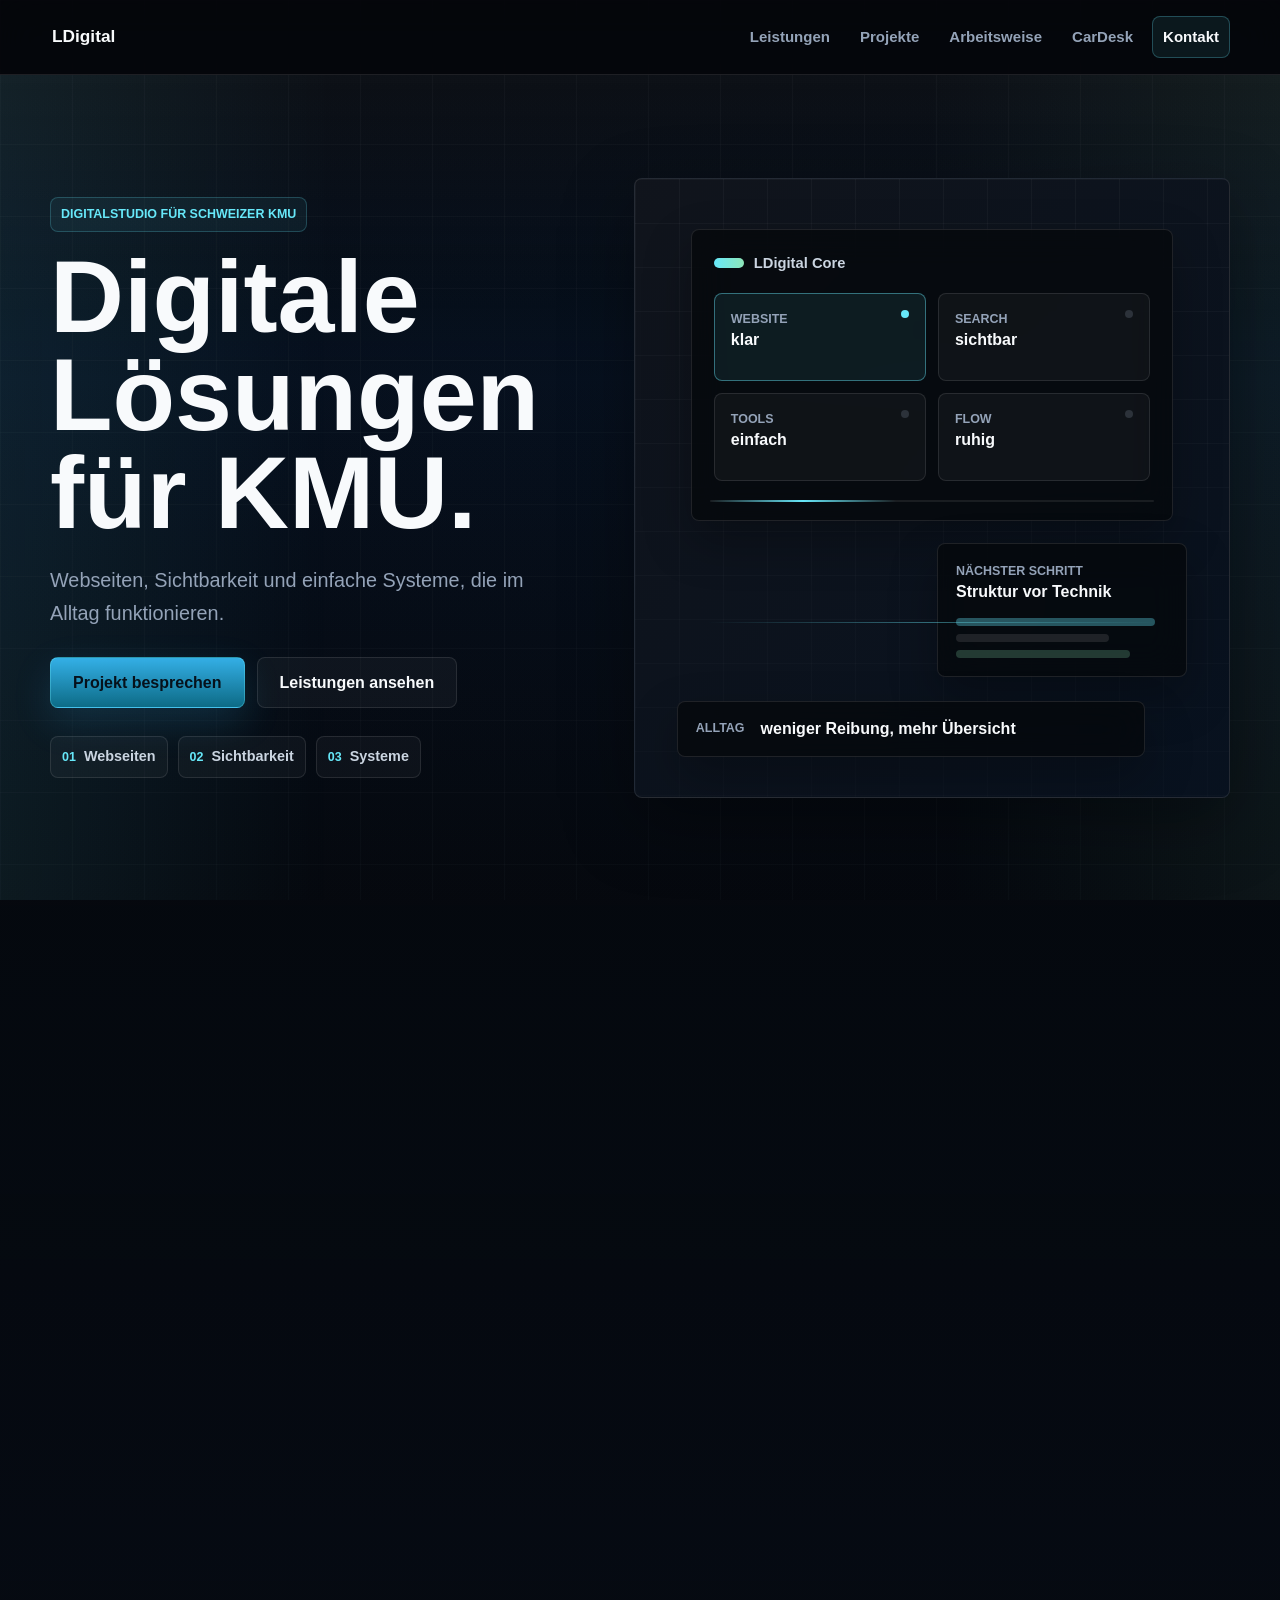
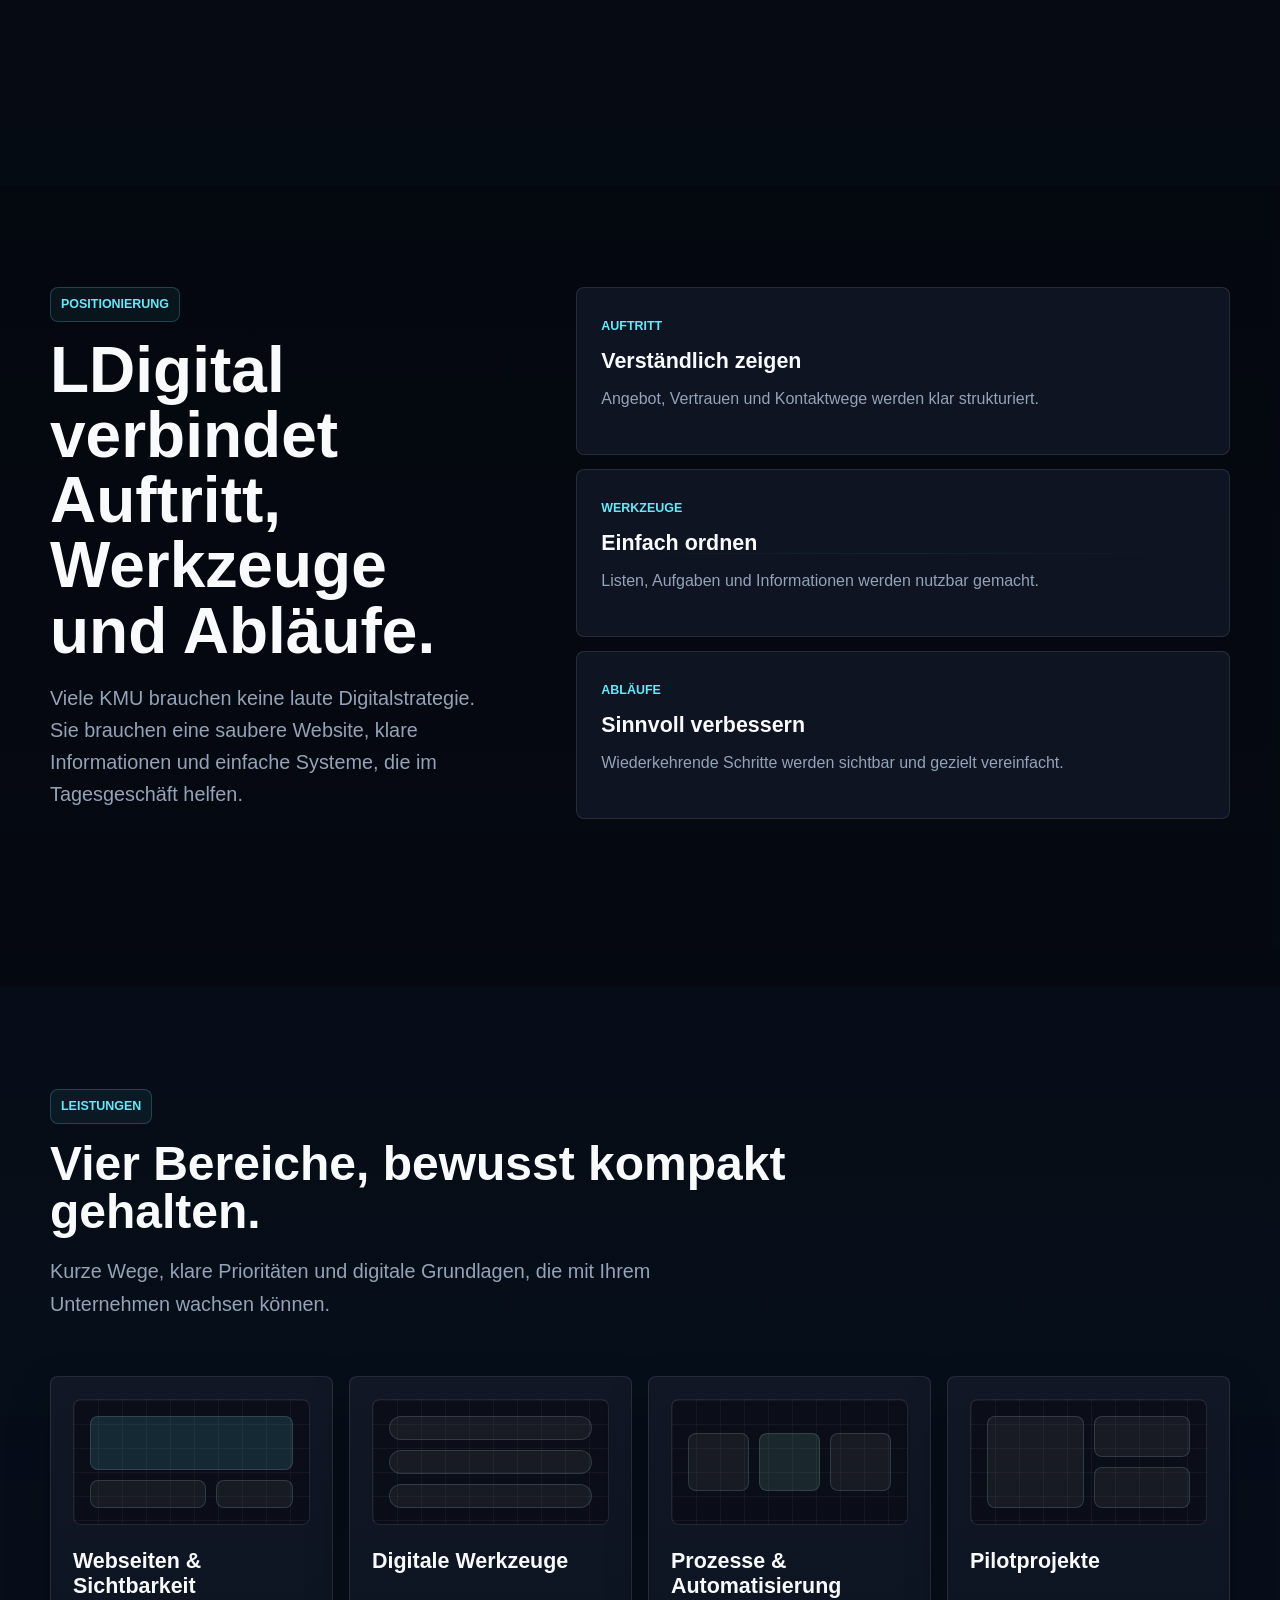
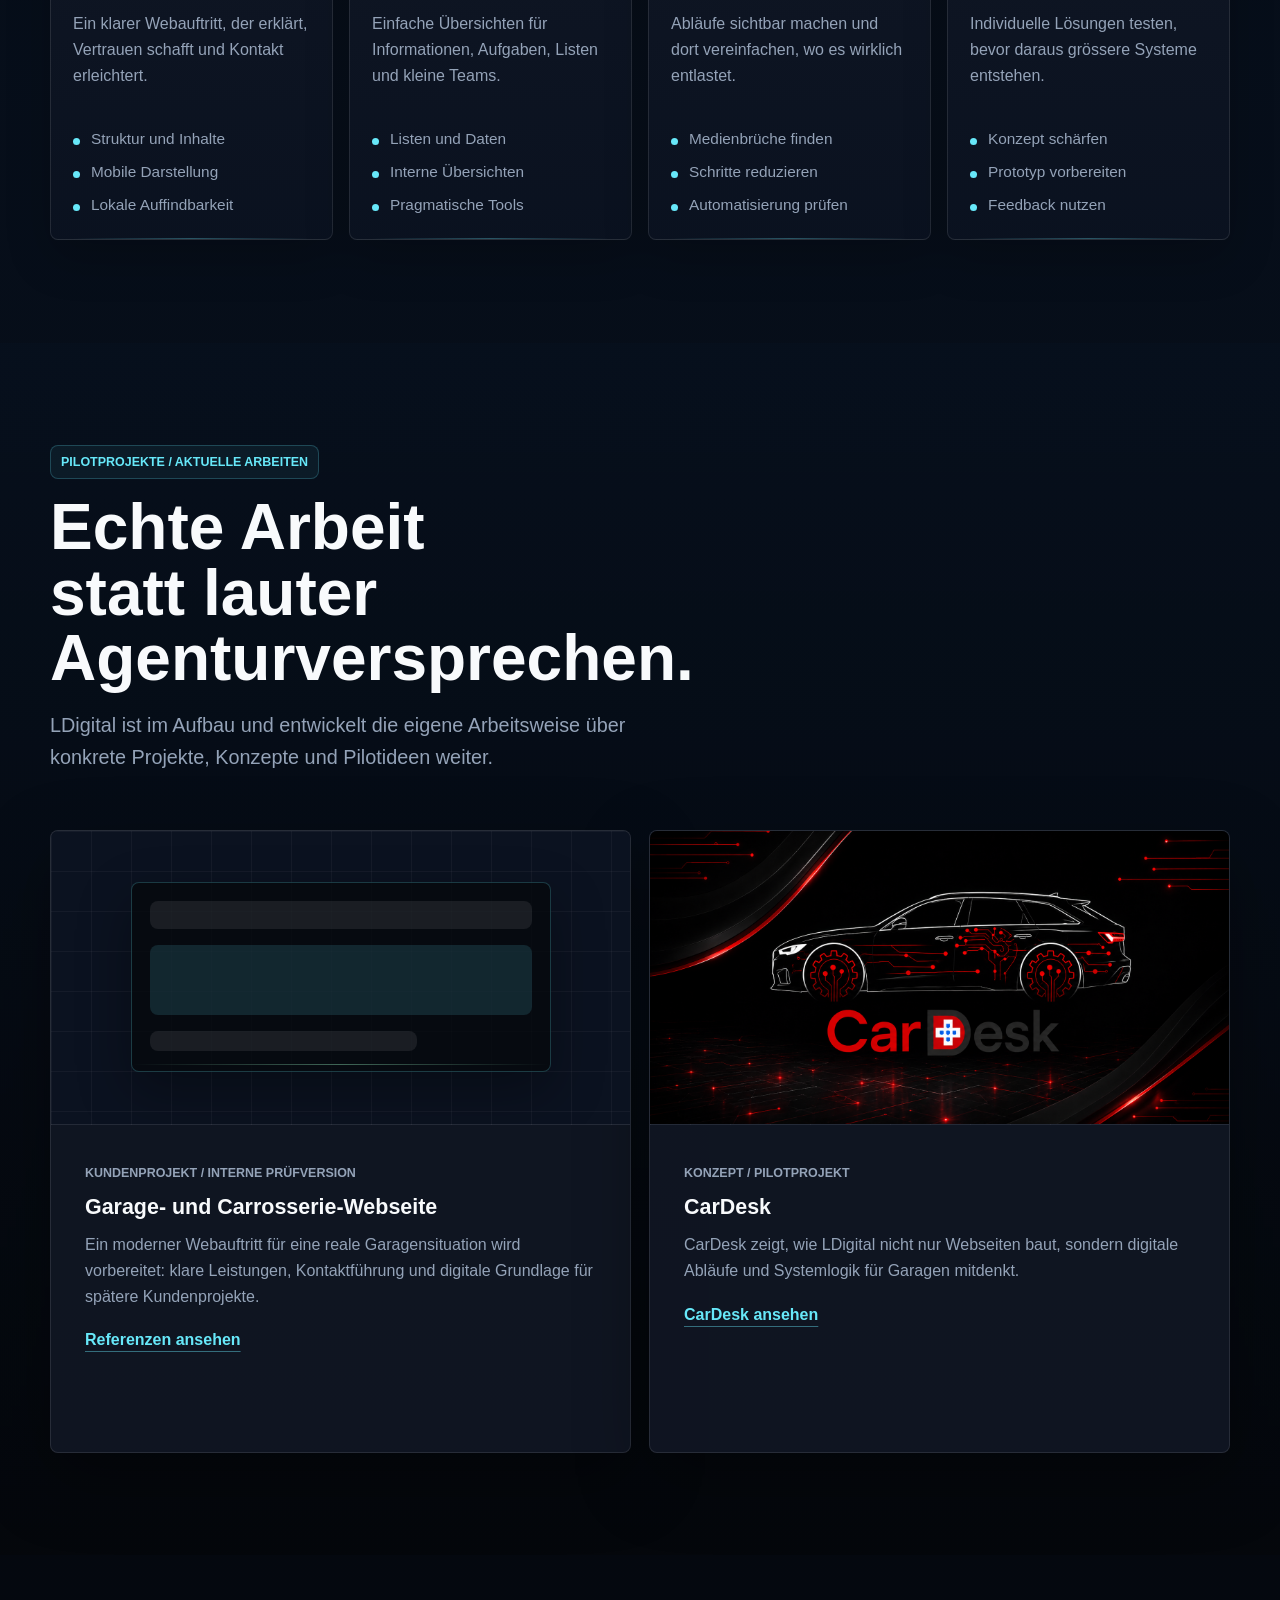
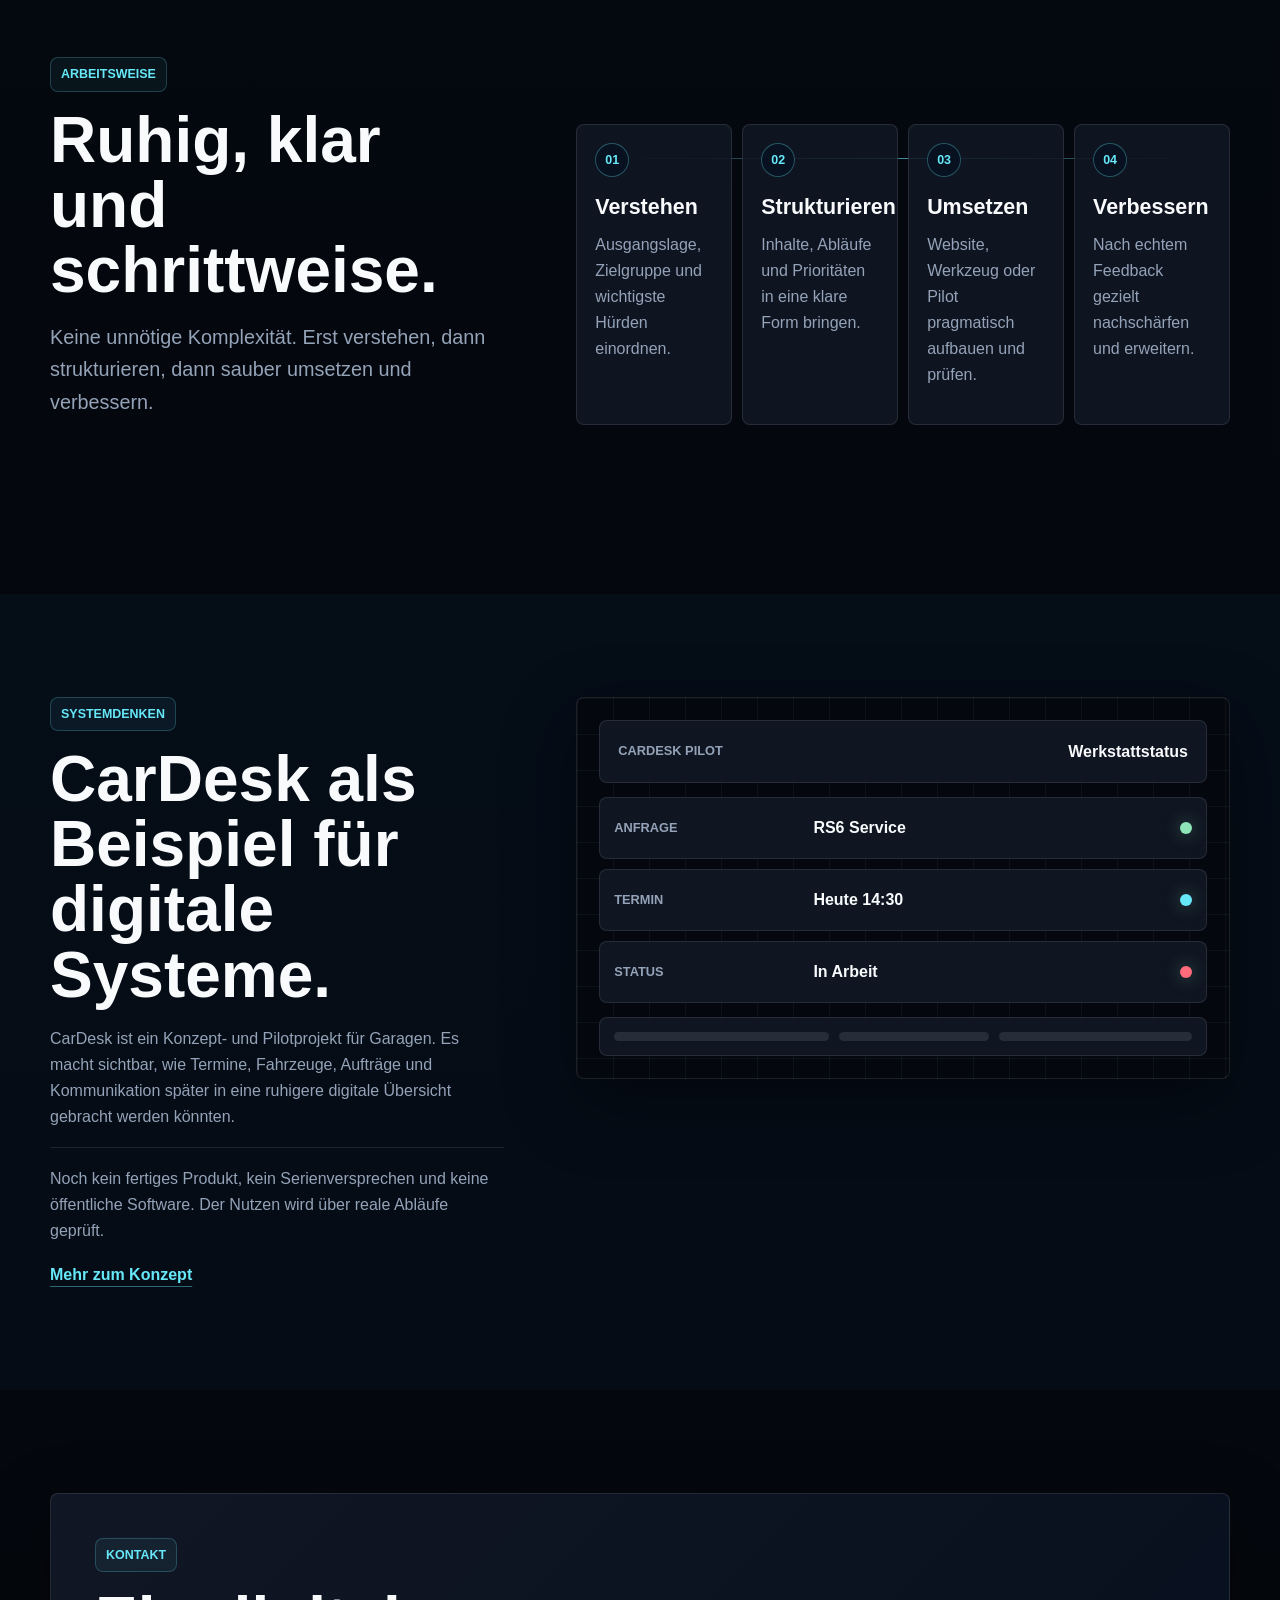
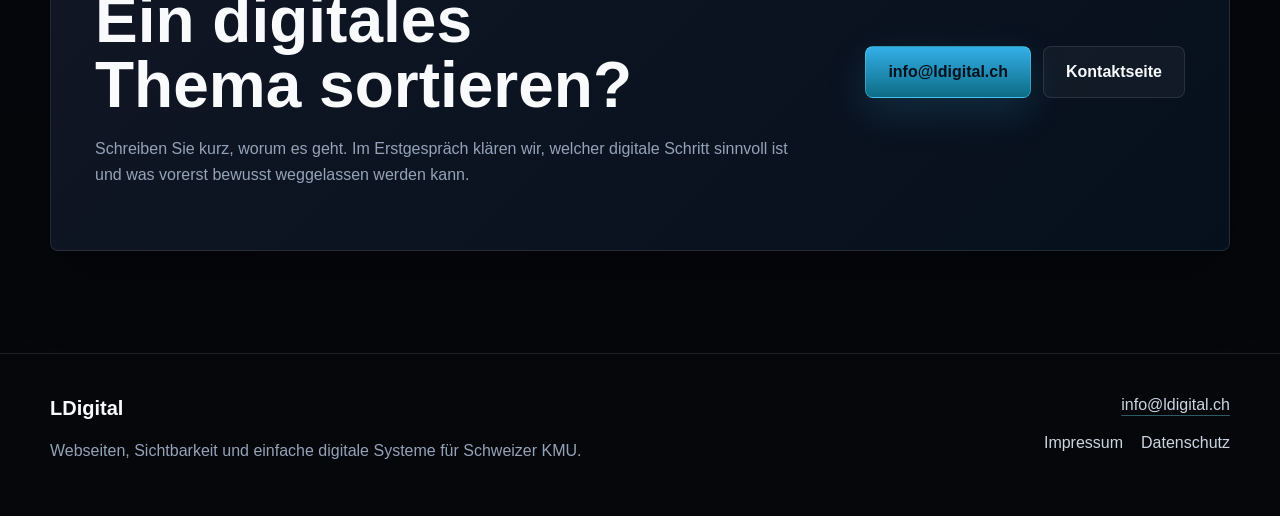
==== commit 80db6b82: "INDEX" ====
--- a/index.html
+++ b/index.html
@@ -16,6 +16,7 @@
     <link rel="canonical" href="https://ldigital.ch/">
     <link rel="icon" type="image/png" href="Logo/favicon.png">
     <link rel="stylesheet" href="css/styles.css">
+    <script src="js/script.js" defer></script>
 </head>
 
 <body class="home-page">
@@ -38,62 +39,64 @@
     </header>
 
     <main id="main-content" class="home-v3">
-        <section class="hero hero-v3">
-            <div class="site-container hero-v3__grid">
-                <div class="hero-copy">
-                    <p class="eyebrow">Digitalstudio für Schweizer KMU</p>
-                    <h1>Digitale Lösungen für KMU.</h1>
-                    <p>Webseiten, Sichtbarkeit und einfache Systeme, die im Alltag funktionieren.</p>
-                    <div class="button-group">
-                        <a href="kontakt.html" class="button">Projekt besprechen</a>
-                        <a href="#leistungen" class="button button-secondary">Leistungen ansehen</a>
-                    </div>
-                    <ul class="hero-proof" aria-label="LDigital Schwerpunkte">
-                        <li><span>01</span>Webseiten</li>
-                        <li><span>02</span>Sichtbarkeit</li>
-                        <li><span>03</span>Systeme</li>
-                    </ul>
-                </div>
-
-                <div class="hero-system" role="img" aria-label="Technisches LDigital-Visual mit verbundenen Modulen für Website, Sichtbarkeit, Systeme und Prozesse">
-                    <div class="hero-system__grid" aria-hidden="true"></div>
-                    <div class="hero-system__panel hero-system__panel--main">
-                        <div class="panel-topline">
-                            <span></span>
-                            <strong>LDigital Core</strong>
-                        </div>
-                        <div class="system-map">
-                            <div class="system-node system-node--active">
-                                <small>Website</small>
-                                <strong>klar</strong>
+        <section class="hero-stage" data-hero-stage>
+            <div class="hero hero-v3 hero-v3__sticky">
+                <div class="site-container hero-v3__grid">
+                    <div class="hero-copy">
+                        <p class="eyebrow">Digitalstudio für Schweizer KMU</p>
+                        <h1>Digitale Lösungen für KMU.</h1>
+                        <p>Webseiten, Sichtbarkeit und einfache Systeme, die im Alltag funktionieren.</p>
+                        <div class="button-group">
+                            <a href="kontakt.html" class="button">Projekt besprechen</a>
+                            <a href="#leistungen" class="button button-secondary">Leistungen ansehen</a>
+                        </div>
+                        <ul class="hero-proof" aria-label="LDigital Schwerpunkte">
+                            <li><span>01</span>Webseiten</li>
+                            <li><span>02</span>Sichtbarkeit</li>
+                            <li><span>03</span>Systeme</li>
+                        </ul>
+                    </div>
+
+                    <div class="hero-system" role="img" aria-label="Technisches LDigital-Visual mit verbundenen Modulen für Website, Sichtbarkeit, Systeme und Prozesse">
+                        <div class="hero-system__grid" aria-hidden="true"></div>
+                        <div class="hero-system__panel hero-system__panel--main">
+                            <div class="panel-topline">
+                                <span></span>
+                                <strong>LDigital Core</strong>
                             </div>
-                            <div class="system-node">
-                                <small>Search</small>
-                                <strong>sichtbar</strong>
+                            <div class="system-map">
+                                <div class="system-node system-node--active">
+                                    <small>Website</small>
+                                    <strong>klar</strong>
+                                </div>
+                                <div class="system-node">
+                                    <small>Search</small>
+                                    <strong>sichtbar</strong>
+                                </div>
+                                <div class="system-node">
+                                    <small>Tools</small>
+                                    <strong>einfach</strong>
+                                </div>
+                                <div class="system-node">
+                                    <small>Flow</small>
+                                    <strong>ruhig</strong>
+                                </div>
                             </div>
-                            <div class="system-node">
-                                <small>Tools</small>
-                                <strong>einfach</strong>
+                            <div class="system-pulse" aria-hidden="true"></div>
+                        </div>
+                        <div class="hero-system__panel hero-system__panel--side">
+                            <span class="metric-label">Nächster Schritt</span>
+                            <strong>Struktur vor Technik</strong>
+                            <div class="metric-bars" aria-hidden="true">
+                                <span></span>
+                                <span></span>
+                                <span></span>
                             </div>
-                            <div class="system-node">
-                                <small>Flow</small>
-                                <strong>ruhig</strong>
-                            </div>
-                        </div>
-                        <div class="system-pulse" aria-hidden="true"></div>
-                    </div>
-                    <div class="hero-system__panel hero-system__panel--side">
-                        <span class="metric-label">Nächster Schritt</span>
-                        <strong>Struktur vor Technik</strong>
-                        <div class="metric-bars" aria-hidden="true">
-                            <span></span>
-                            <span></span>
-                            <span></span>
-                        </div>
-                    </div>
-                    <div class="hero-system__panel hero-system__panel--bottom">
-                        <span>Alltag</span>
-                        <strong>weniger Reibung, mehr Übersicht</strong>
+                        </div>
+                        <div class="hero-system__panel hero-system__panel--bottom">
+                            <span>Alltag</span>
+                            <strong>weniger Reibung, mehr Übersicht</strong>
+                        </div>
                     </div>
                 </div>
             </div>
--- a/css/styles.css
+++ b/css/styles.css
@@ -3939,6 +3939,7 @@
 /* LDigital V3 homepage */
 .home-page {
     --container-width: 1180px;
+    --home-header-height: 0px;
     --v3-bg: #05070b;
     --v3-bg-soft: #07111f;
     --v3-surface: rgba(16, 20, 28, 0.86);
@@ -4040,15 +4041,31 @@
 }
 
 .home-v3 {
-    overflow: hidden;
+    overflow: visible;
     padding-block: 0;
     background:
         linear-gradient(180deg, rgba(5, 7, 11, 0) 0%, rgba(7, 17, 31, 0.78) 48%, rgba(5, 7, 11, 0.92) 100%);
 }
 
+.hero-stage {
+    --hero-progress: 0;
+    --hero-headline-scale: 1;
+    --hero-visual-scale: 1;
+    --hero-visual-x: 0px;
+    --hero-visual-y: 0px;
+    --hero-grid-opacity: 1;
+    --hero-glow-opacity: 1;
+    --hero-cta-y: 0px;
+    min-height: 190svh;
+}
+
 .home-v3 section {
     position: relative;
     padding-block: clamp(4rem, 8vw, 7.5rem);
+}
+
+.home-v3 .hero-stage {
+    padding-block: 0;
 }
 
 .home-v3 section + section {
@@ -4150,9 +4167,17 @@
 }
 
 .hero-v3 {
-    min-height: auto;
-    display: block;
-    padding-block: clamp(5rem, 9vw, 8.5rem) clamp(4.5rem, 8vw, 7rem);
+    min-height: calc(100svh - var(--home-header-height, 0px));
+    display: grid;
+    align-items: center;
+    padding-block: clamp(2.75rem, 6vw, 5.5rem);
+}
+
+.hero-v3__sticky {
+    position: sticky;
+    top: var(--home-header-height, 0px);
+    overflow: hidden;
+    min-height: calc(100svh - var(--home-header-height, 0px));
 }
 
 .hero-v3::before {
@@ -4162,6 +4187,7 @@
         linear-gradient(90deg, rgba(103, 232, 249, 0.08), transparent 26%, transparent 72%, rgba(142, 230, 184, 0.06)),
         linear-gradient(180deg, rgba(255, 255, 255, 0.035), transparent 30%);
     content: "";
+    opacity: var(--hero-glow-opacity);
     pointer-events: none;
 }
 
@@ -4174,8 +4200,19 @@
     align-items: center;
 }
 
+.home-page .hero-copy h1 {
+    transform: scale(var(--hero-headline-scale));
+    transform-origin: left center;
+    transition: transform 0.12s linear;
+}
+
 .home-page .hero-copy {
     max-width: 680px;
+}
+
+.hero-v3 .button-group {
+    transform: translateY(var(--hero-cta-y));
+    transition: transform 0.12s linear;
 }
 
 .hero-proof {
@@ -4208,7 +4245,7 @@
 
 .hero-system {
     position: relative;
-    min-height: 520px;
+    min-height: min(620px, calc(100svh - var(--home-header-height, 0px) - 140px));
     overflow: hidden;
     border: 1px solid var(--v3-line);
     border-radius: var(--v3-radius);
@@ -4216,6 +4253,9 @@
         linear-gradient(135deg, rgba(16, 20, 28, 0.96), rgba(7, 17, 31, 0.96)),
         #10141c;
     box-shadow: var(--v3-shadow);
+    transform: translate(var(--hero-visual-x), var(--hero-visual-y)) scale(var(--hero-visual-scale));
+    transform-origin: center;
+    transition: transform 0.12s linear;
 }
 
 .hero-system__grid {
@@ -4226,6 +4266,7 @@
         linear-gradient(90deg, rgba(255, 255, 255, 0.04) 1px, transparent 1px);
     background-size: 44px 44px;
     mask-image: linear-gradient(180deg, rgba(0, 0, 0, 0.88), rgba(0, 0, 0, 0.38));
+    opacity: var(--hero-grid-opacity);
 }
 
 .hero-system::before,
@@ -5016,6 +5057,10 @@
 }
 
 @media (max-width: 620px) {
+    .hero-stage {
+        min-height: 170svh;
+    }
+
     .home-page .main-nav {
         display: flex;
         flex-wrap: wrap;
@@ -5045,8 +5090,8 @@
     }
 
     .hero-v3 {
-        min-height: calc(100svh - 132px);
-        padding-block: 3rem 3.25rem;
+        min-height: calc(100svh - var(--home-header-height, 0px));
+        padding-block: clamp(2rem, 7svh, 3rem) 2rem;
     }
 
     .hero-v3__grid {
@@ -5089,6 +5134,7 @@
         min-height: 250px;
         opacity: 0.24;
         pointer-events: none;
+        transform-origin: right center;
     }
 
     .hero-system__panel--main {
@@ -5165,6 +5211,30 @@
 }
 
 @media (prefers-reduced-motion: reduce) {
+    .hero-stage {
+        --hero-progress: 0 !important;
+        --hero-headline-scale: 1 !important;
+        --hero-visual-scale: 1 !important;
+        --hero-visual-x: 0px !important;
+        --hero-visual-y: 0px !important;
+        --hero-grid-opacity: 1 !important;
+        --hero-glow-opacity: 1 !important;
+        --hero-cta-y: 0px !important;
+        min-height: auto;
+    }
+
+    .hero-v3__sticky {
+        position: relative;
+        top: auto;
+    }
+
+    .home-page .hero-copy h1,
+    .hero-system,
+    .hero-v3 .button-group {
+        transition: none;
+        transform: none;
+    }
+
     .home-page *,
     .home-page *::before,
     .home-page *::after {
